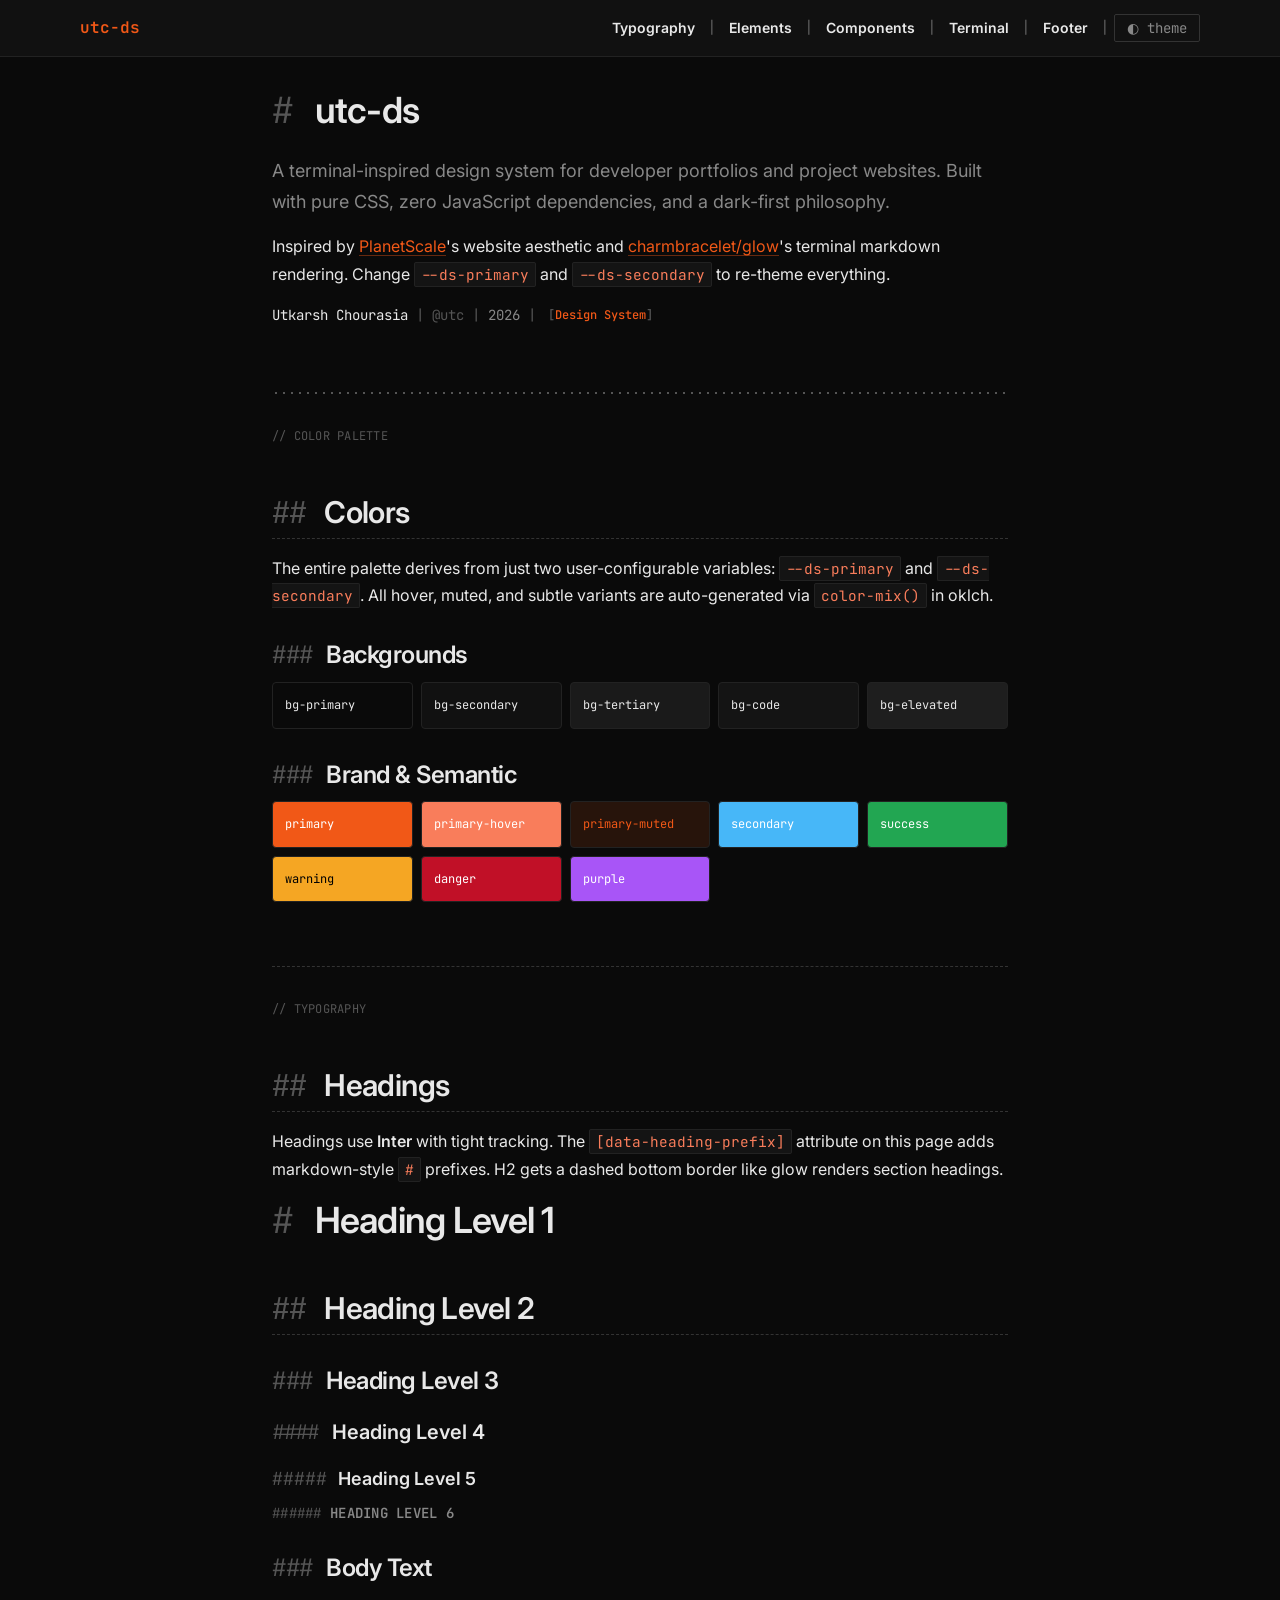
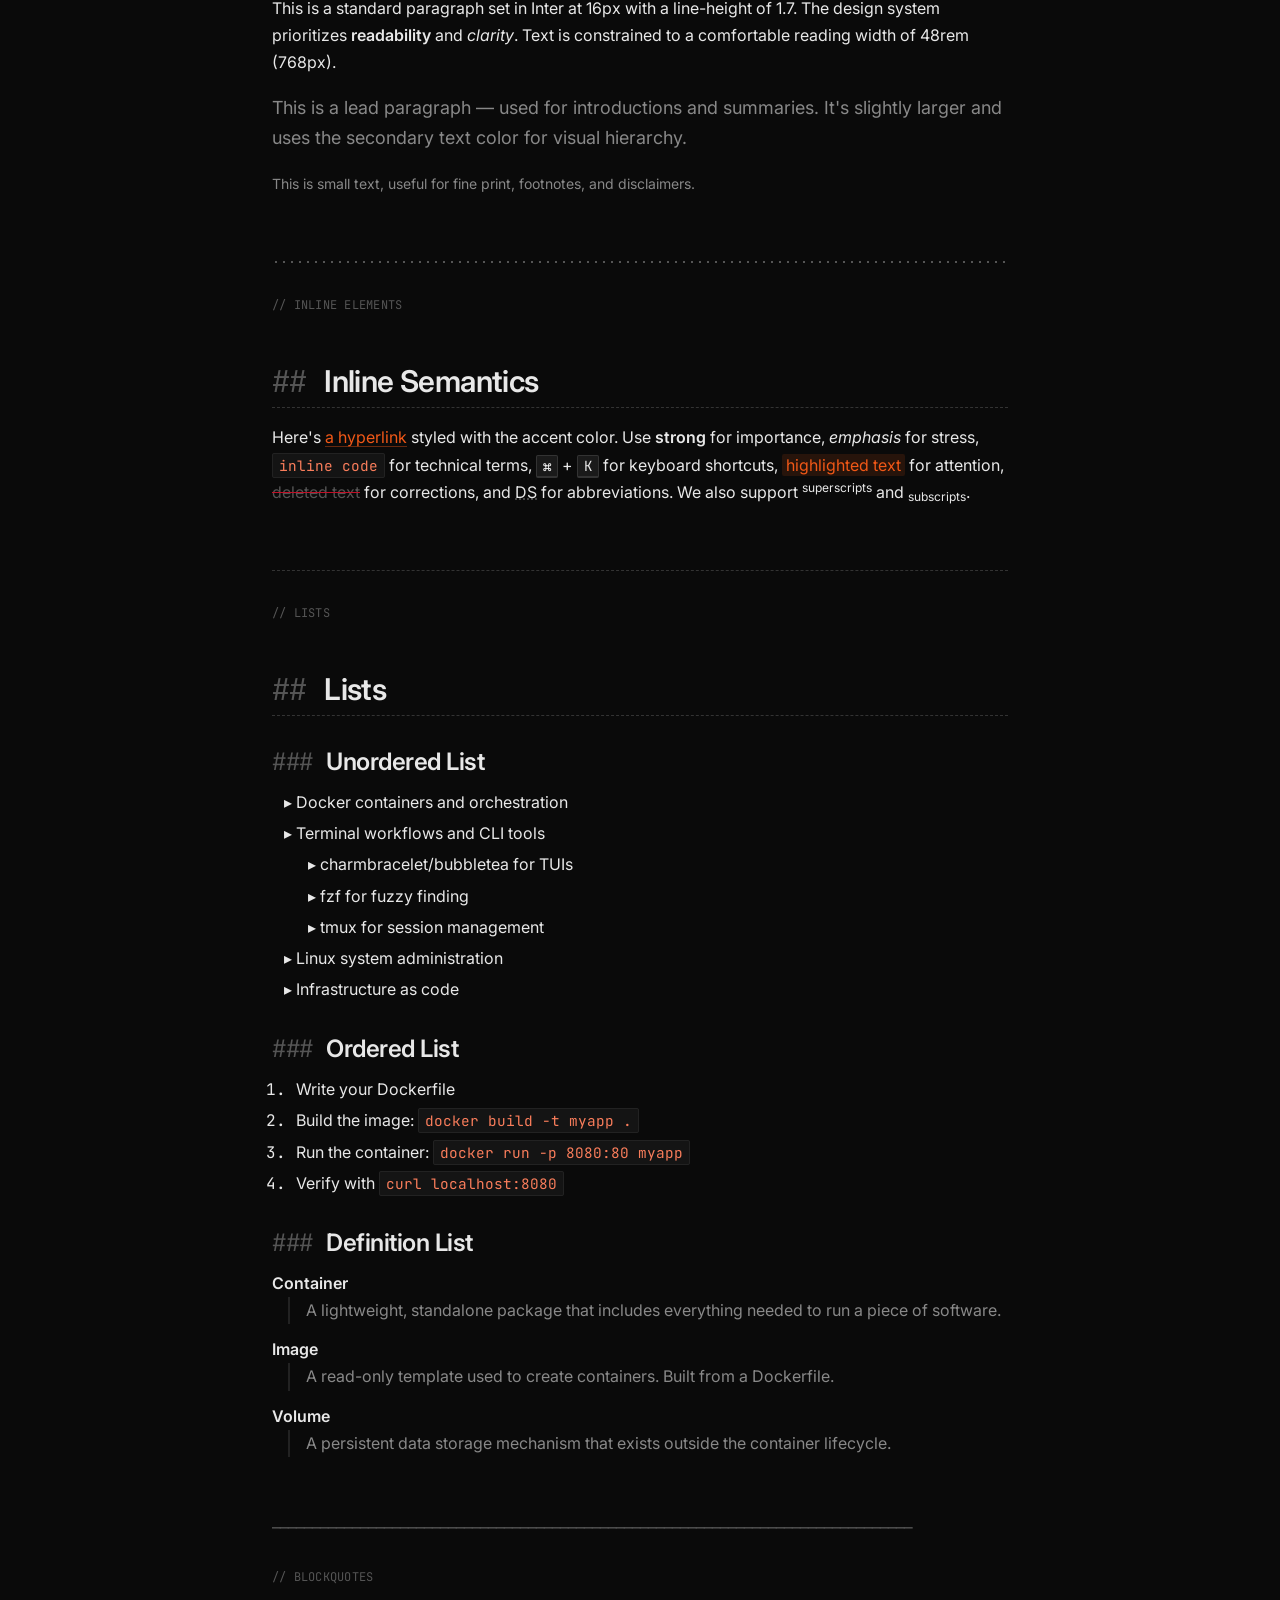
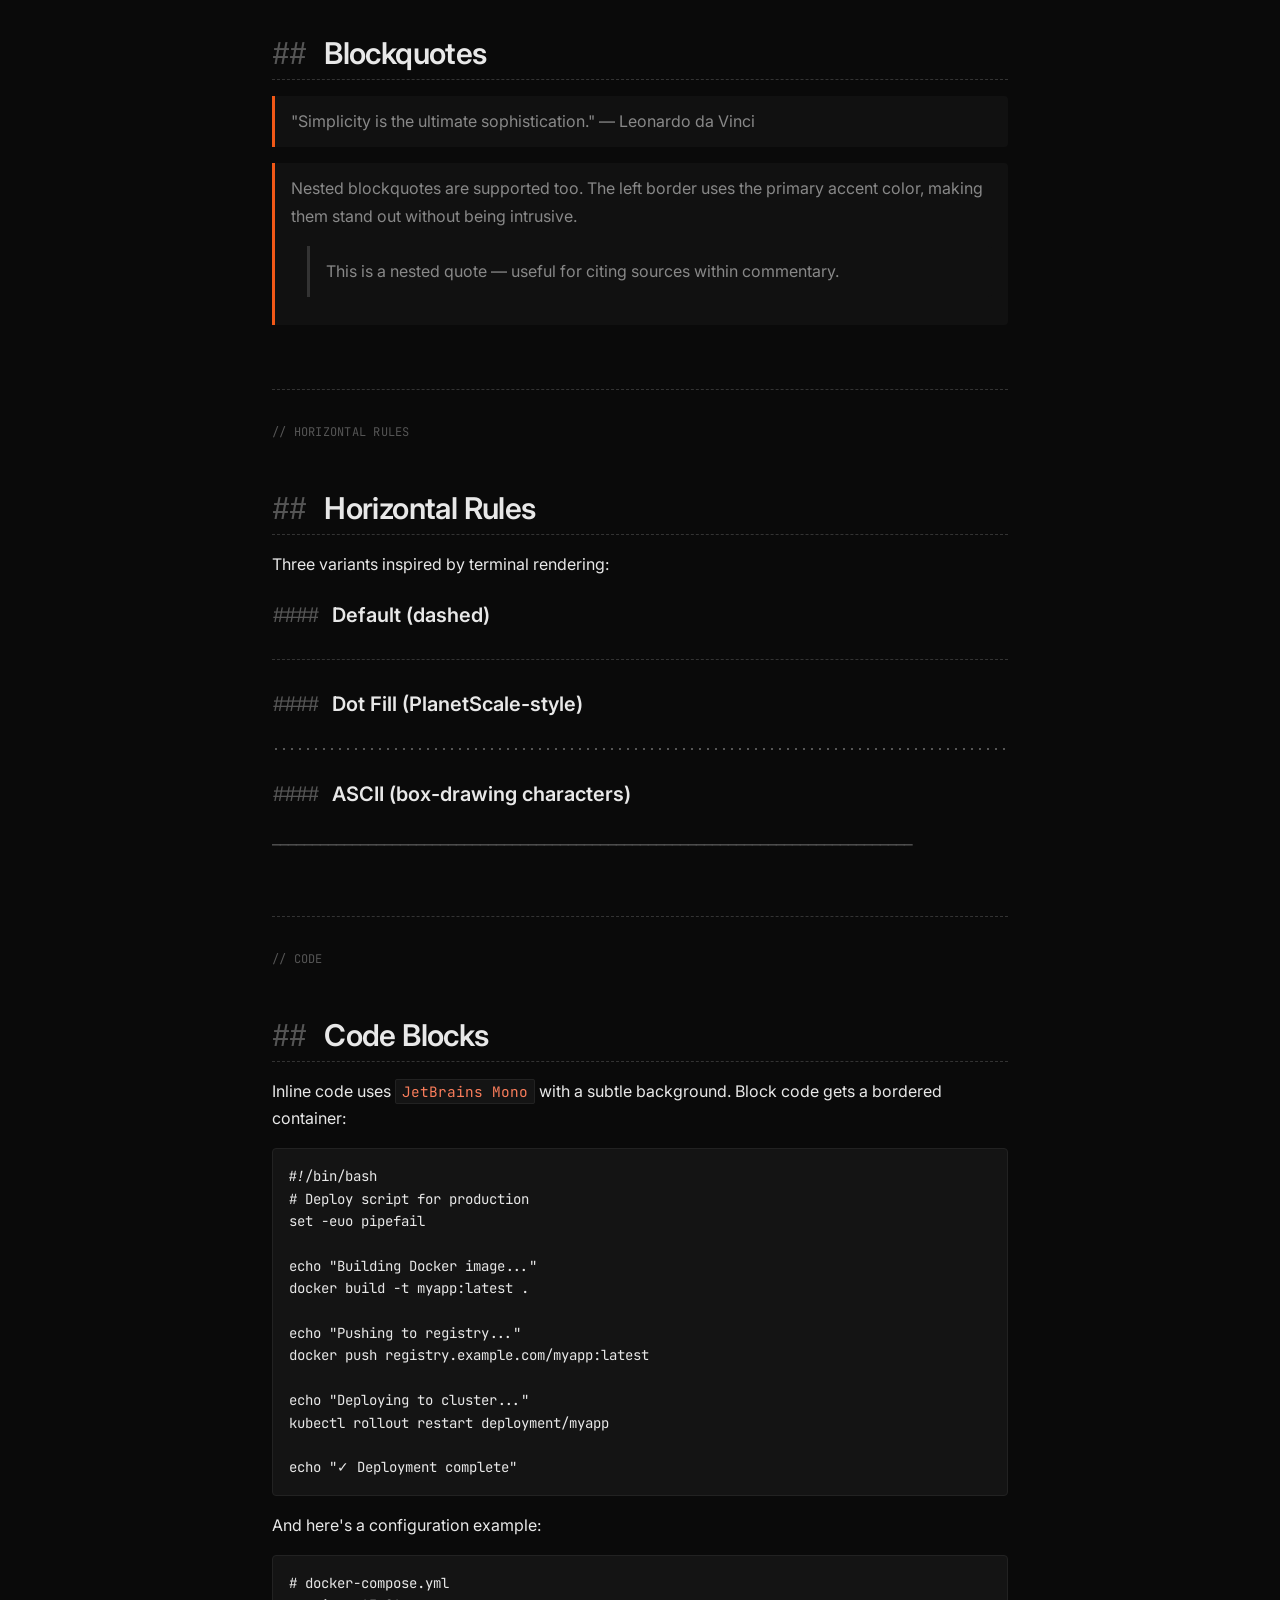
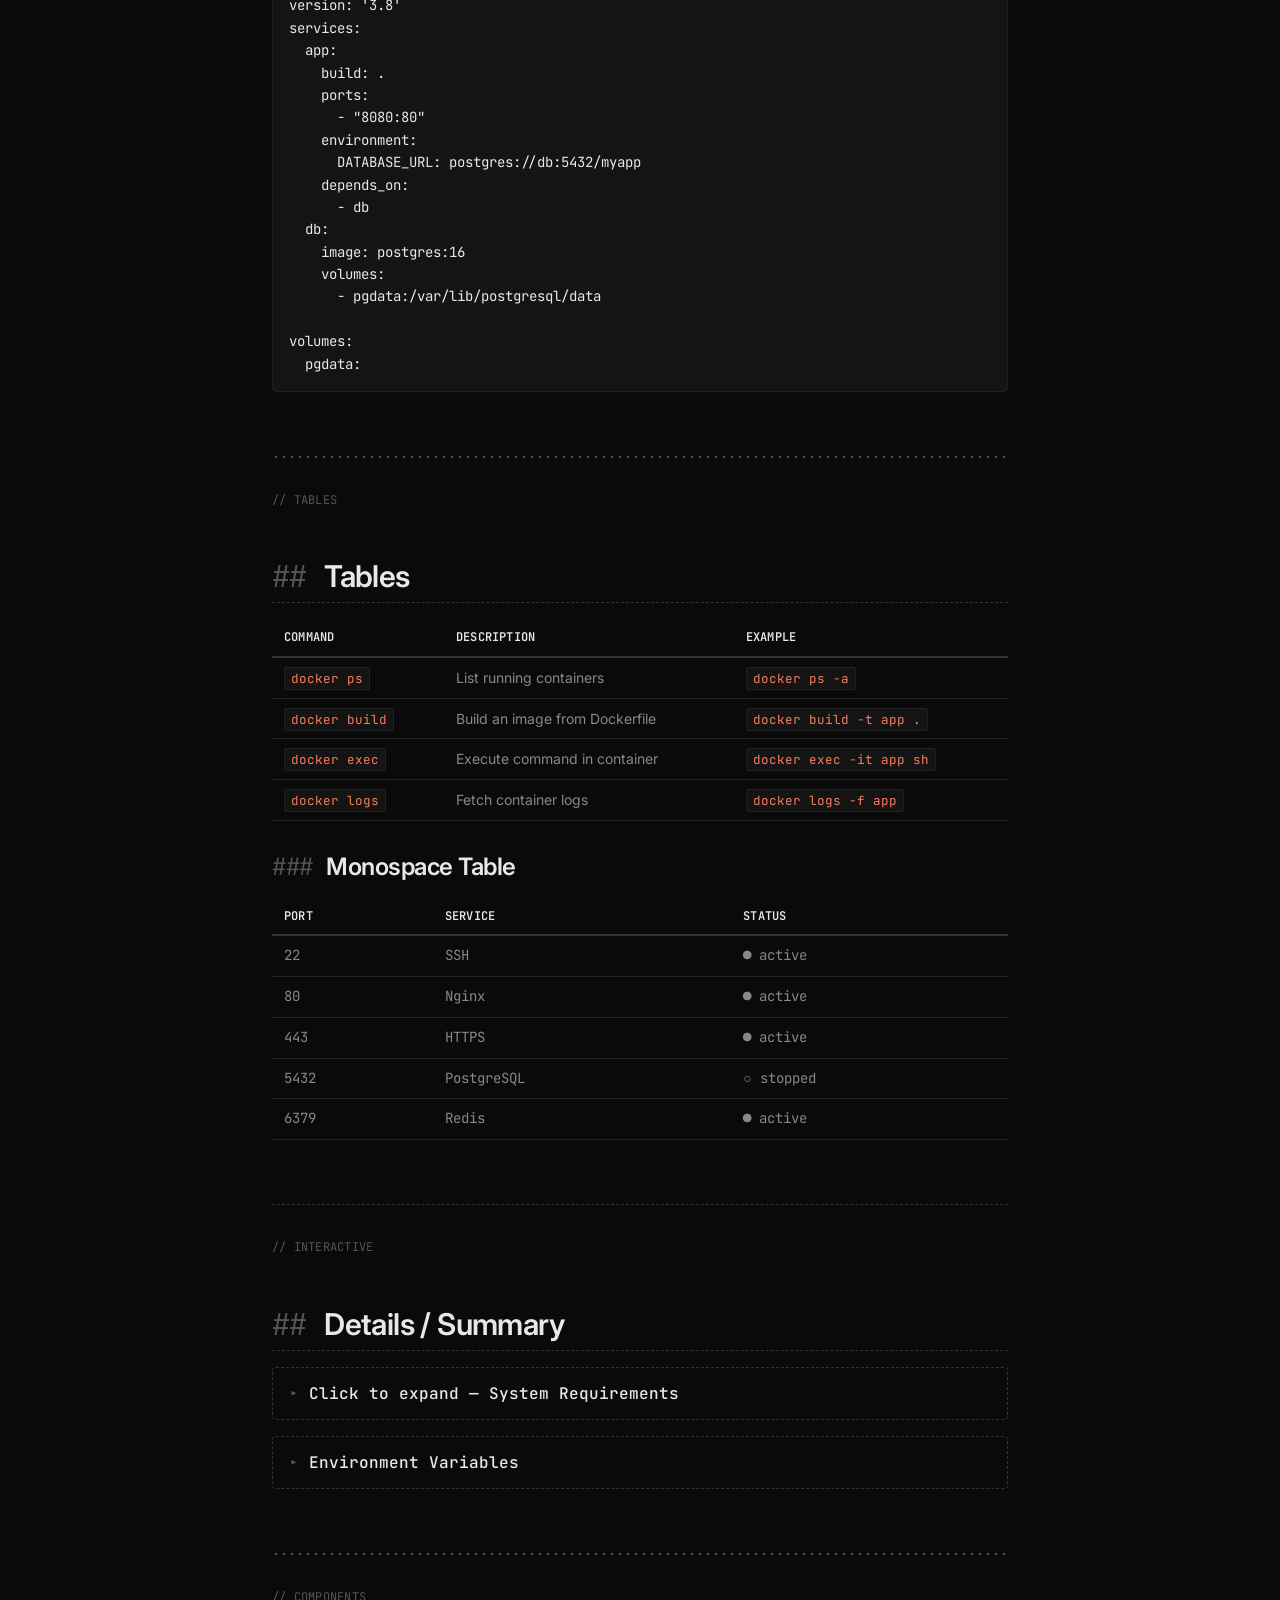
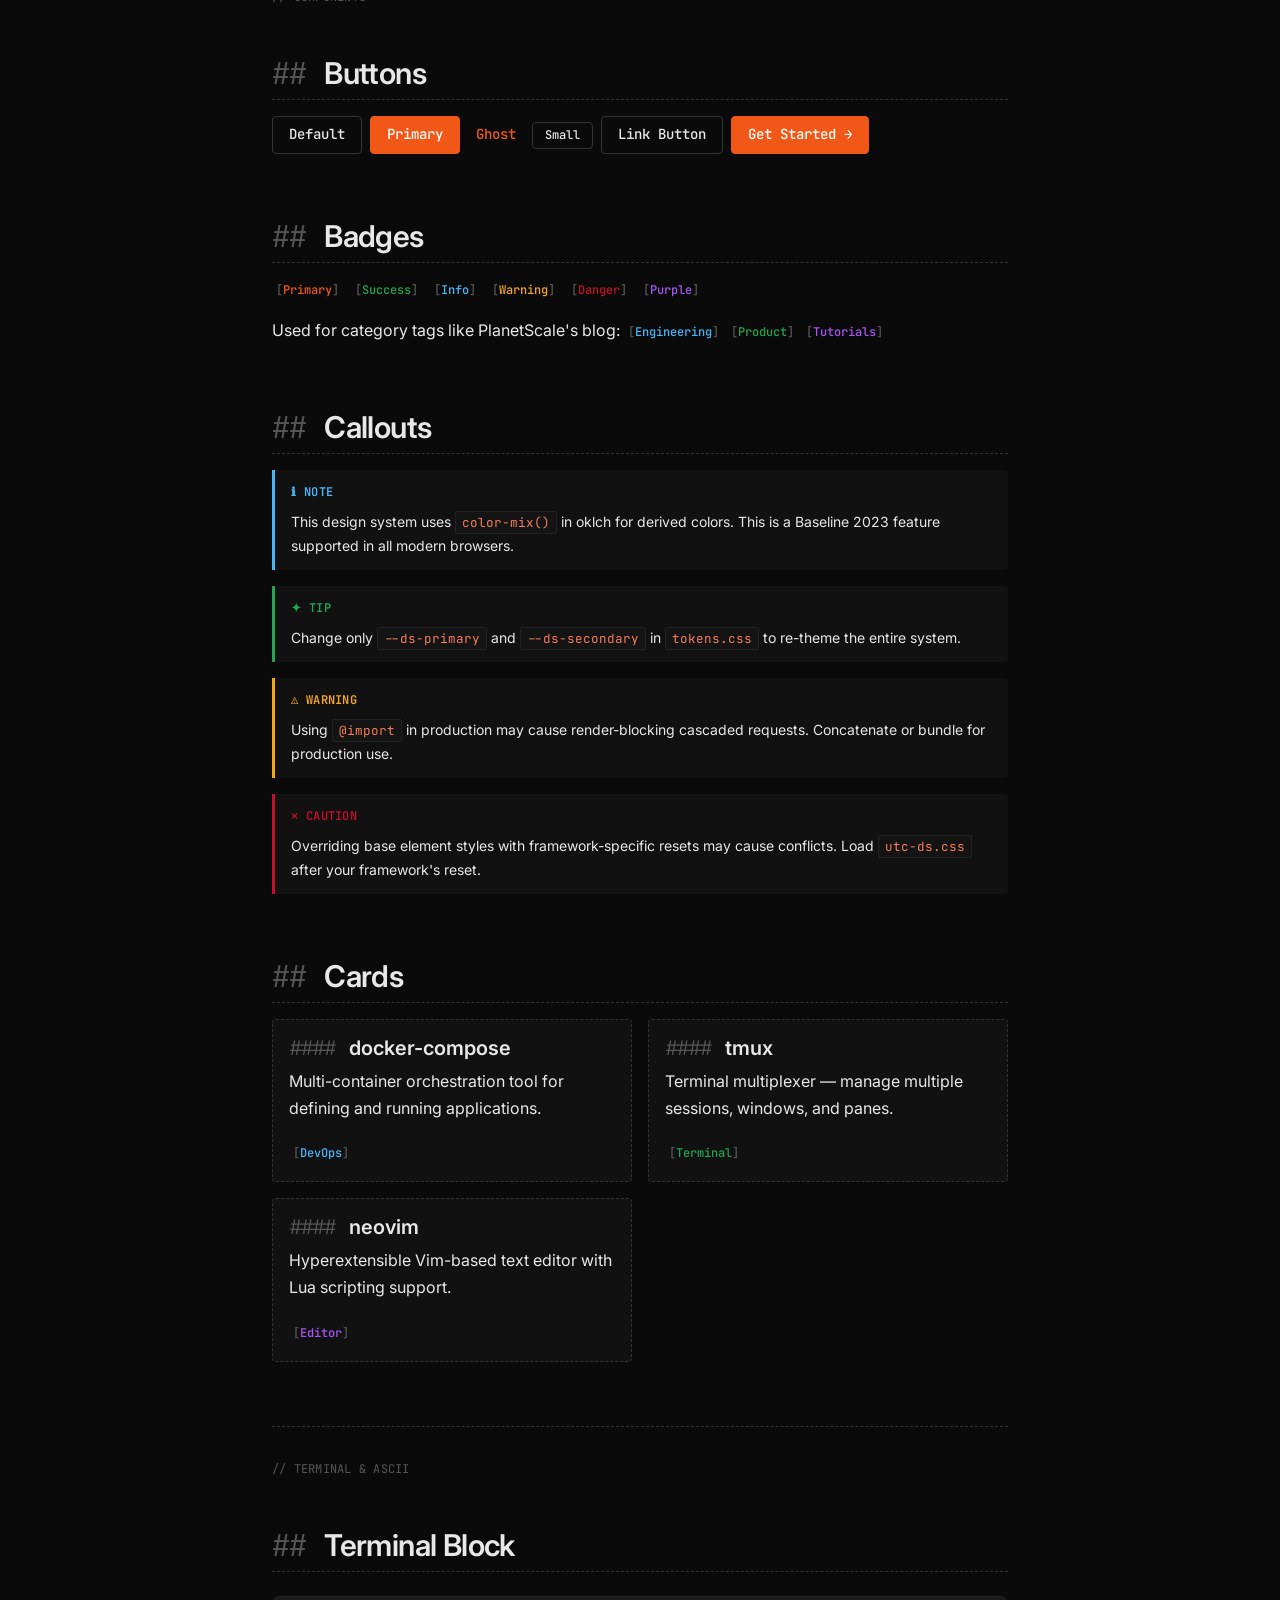
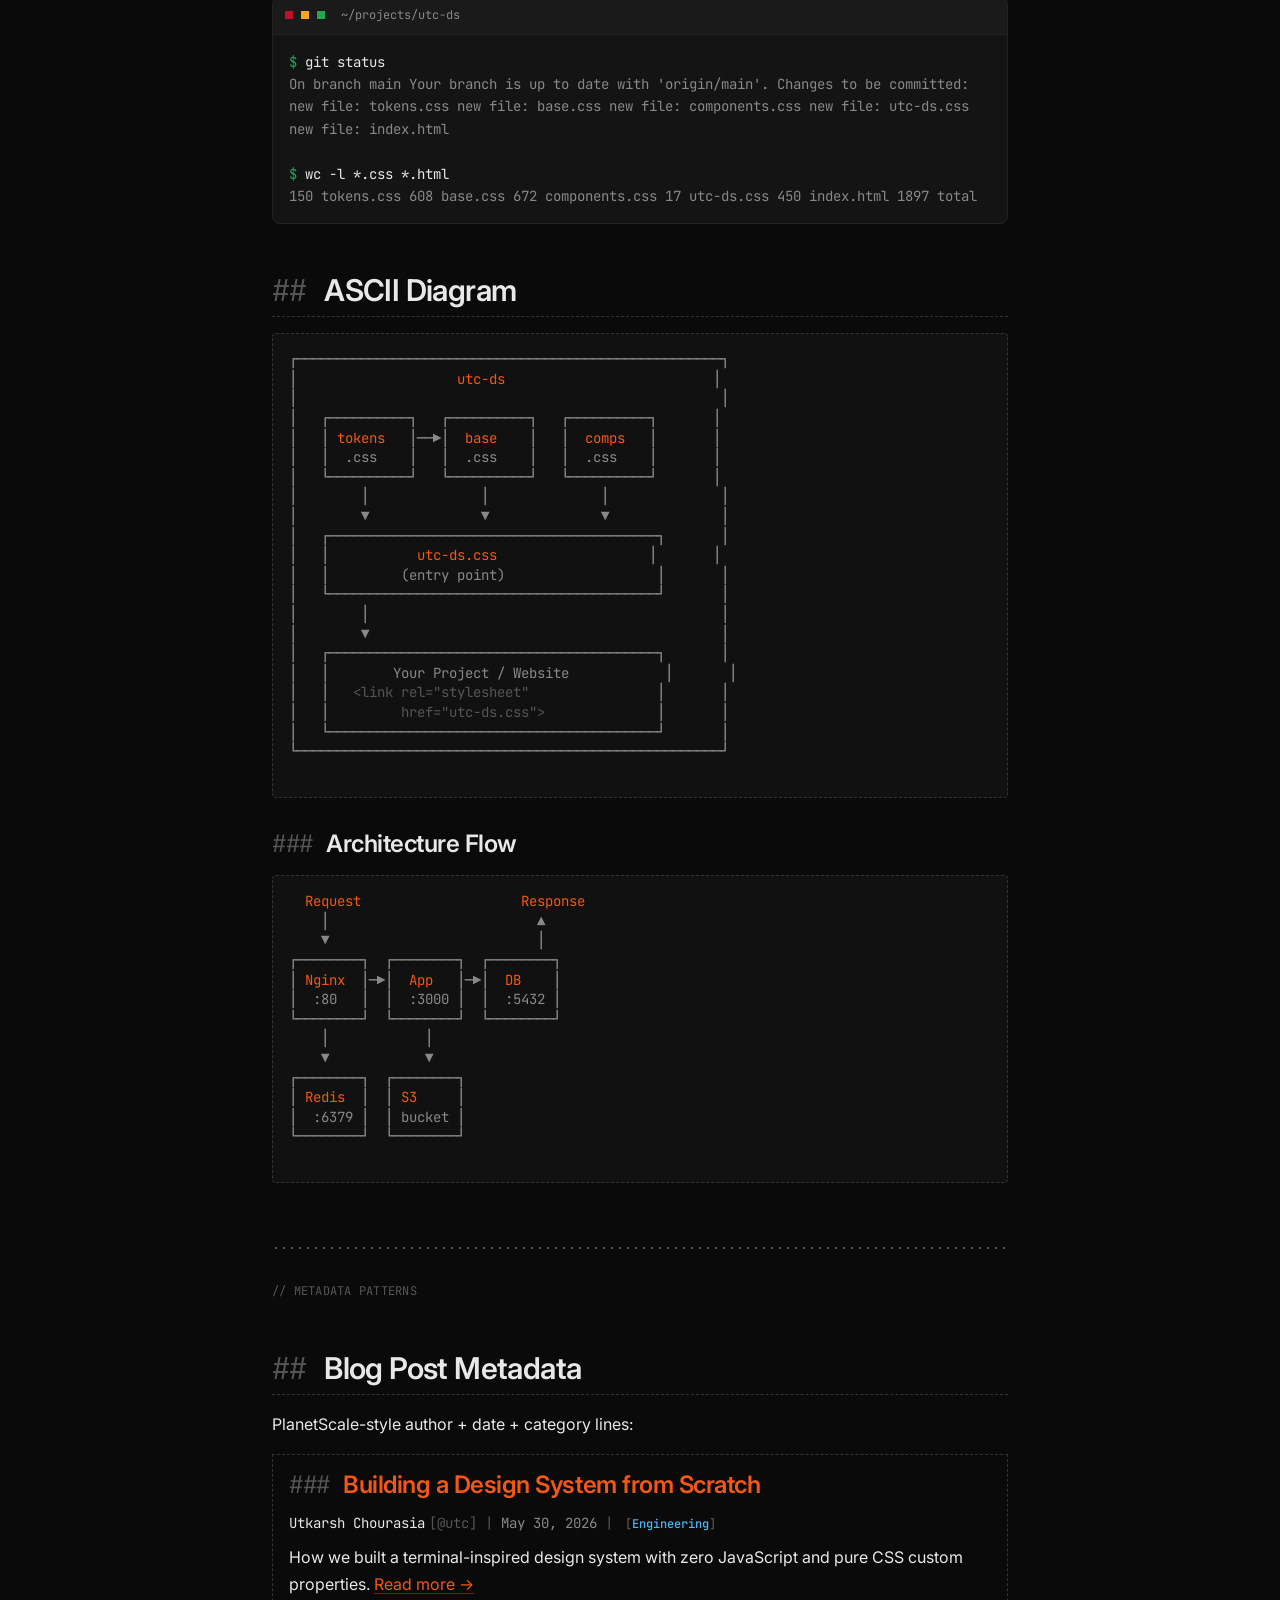
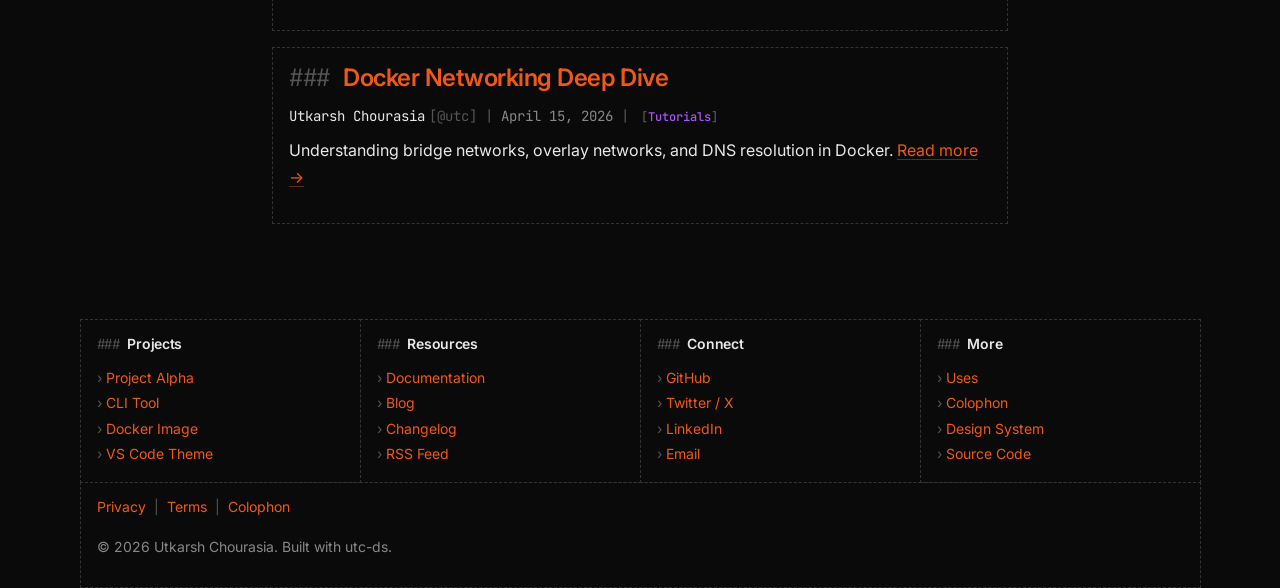
==== index.html @ 4f745483 "v0.0.1" ====
<!DOCTYPE html>
<html lang="en" data-heading-prefix>
<head>
  <meta charset="UTF-8">
  <meta name="viewport" content="width=device-width, initial-scale=1.0">
  <title>utc-ds — Design System Showcase</title>
  <meta name="description" content="A terminal-inspired design system for developer portfolios and project websites.">
  <link rel="stylesheet" href="utc-ds.css">
  <style>
    /* Showcase-specific: section spacing & labels */
    .showcase-section {
      margin-bottom: var(--ds-space-16);
    }
    .showcase-label {
      font-family: var(--ds-font-mono);
      font-size: var(--ds-text-xs);
      color: var(--ds-text-tertiary);
      text-transform: uppercase;
      letter-spacing: var(--ds-tracking-wide);
      margin-bottom: var(--ds-space-6);
      display: block;
    }
    .showcase-label::before {
      content: '// ';
    }
    .swatch-grid {
      display: grid;
      grid-template-columns: repeat(auto-fill, minmax(140px, 1fr));
      gap: var(--ds-space-2);
      margin-bottom: var(--ds-space-4);
    }
    .swatch {
      padding: var(--ds-space-3);
      border-radius: var(--ds-radius);
      font-family: var(--ds-font-mono);
      font-size: var(--ds-text-xs);
      border: 1px solid var(--ds-border);
    }
    .btn-row {
      display: flex;
      flex-wrap: wrap;
      gap: var(--ds-space-2);
      align-items: center;
      margin-bottom: var(--ds-space-4);
    }
    .badge-row {
      display: flex;
      flex-wrap: wrap;
      gap: var(--ds-space-2);
      align-items: center;
    }
    .theme-toggle {
      background: none;
      border: 1px solid var(--ds-border-strong);
      color: var(--ds-text-secondary);
      font-family: var(--ds-font-mono);
      font-size: var(--ds-text-sm);
      padding: var(--ds-space-1) var(--ds-space-3);
      cursor: pointer;
      border-radius: var(--ds-radius-sm);
      transition: all var(--ds-transition);
    }
    .theme-toggle:hover {
      border-color: var(--ds-primary);
      color: var(--ds-primary);
    }
  </style>
</head>
<body>

  <!-- ═══════════════════════════════════════════════════════════
       NAVIGATION
       ═══════════════════════════════════════════════════════════ -->
  <nav class="nav" id="main-nav">
    <div class="nav-inner container">
      <a href="#" class="nav-brand">utc-ds</a>
      <button class="hamburger" id="hamburger-btn" aria-label="Toggle navigation">
        <span></span>
        <span></span>
        <span></span>
      </button>
      <div class="nav-links" id="nav-links">
        <a href="#typography" class="nav-link">Typography</a>
        <span class="nav-sep">|</span>
        <a href="#elements" class="nav-link">Elements</a>
        <span class="nav-sep">|</span>
        <a href="#components" class="nav-link">Components</a>
        <span class="nav-sep">|</span>
        <a href="#terminal" class="nav-link">Terminal</a>
        <span class="nav-sep">|</span>
        <a href="#footer-section" class="nav-link">Footer</a>
        <span class="nav-sep">|</span>
        <button class="theme-toggle" id="theme-toggle" aria-label="Toggle dark/light theme">◐ theme</button>
      </div>
    </div>
  </nav>

  <main class="container-prose">

    <!-- ═══════════════════════════════════════════════════════
         HERO
         ═══════════════════════════════════════════════════════ -->
    <div class="showcase-section" style="margin-top: var(--ds-space-8);">
      <h1>utc-ds</h1>
      <p class="lead">A terminal-inspired design system for developer portfolios and project websites. Built with pure CSS, zero JavaScript dependencies, and a dark-first philosophy.</p>
      <p>Inspired by <a href="https://planetscale.com/">PlanetScale</a>'s website aesthetic and <a href="https://github.com/charmbracelet/glow">charmbracelet/glow</a>'s terminal markdown rendering. Change <code>--ds-primary</code> and <code>--ds-secondary</code> to re-theme everything.</p>

      <div class="meta" style="margin-top: var(--ds-space-4);">
        <a href="#">Utkarsh Chourasia</a>
        <span class="sep">|</span>
        <a href="#" class="handle">@utc</a>
        <span class="sep">|</span>
        <time>2026</time>
        <span class="sep">|</span>
        <span class="badge badge-primary">Design System</span>
      </div>
    </div>

    <hr class="dot-fill">

    <!-- ═══════════════════════════════════════════════════════
         COLORS
         ═══════════════════════════════════════════════════════ -->
    <section class="showcase-section" id="colors">
      <span class="showcase-label">Color Palette</span>
      <h2>Colors</h2>
      <p>The entire palette derives from just two user-configurable variables: <code>--ds-primary</code> and <code>--ds-secondary</code>. All hover, muted, and subtle variants are auto-generated via <code>color-mix()</code> in oklch.</p>

      <h3>Backgrounds</h3>
      <div class="swatch-grid">
        <div class="swatch" style="background: var(--ds-bg-primary); color: var(--ds-text-primary);">bg-primary</div>
        <div class="swatch" style="background: var(--ds-bg-secondary); color: var(--ds-text-primary);">bg-secondary</div>
        <div class="swatch" style="background: var(--ds-bg-tertiary); color: var(--ds-text-primary);">bg-tertiary</div>
        <div class="swatch" style="background: var(--ds-bg-code); color: var(--ds-text-primary);">bg-code</div>
        <div class="swatch" style="background: var(--ds-bg-elevated); color: var(--ds-text-primary);">bg-elevated</div>
      </div>

      <h3>Brand &amp; Semantic</h3>
      <div class="swatch-grid">
        <div class="swatch" style="background: var(--ds-primary); color: #fff;">primary</div>
        <div class="swatch" style="background: var(--ds-primary-hover); color: #fff;">primary-hover</div>
        <div class="swatch" style="background: var(--ds-primary-muted); color: var(--ds-primary);">primary-muted</div>
        <div class="swatch" style="background: var(--ds-secondary); color: #fff;">secondary</div>
        <div class="swatch" style="background: var(--ds-success); color: #fff;">success</div>
        <div class="swatch" style="background: var(--ds-warning); color: #000;">warning</div>
        <div class="swatch" style="background: var(--ds-danger); color: #fff;">danger</div>
        <div class="swatch" style="background: var(--ds-purple); color: #fff;">purple</div>
      </div>
    </section>

    <hr>

    <!-- ═══════════════════════════════════════════════════════
         TYPOGRAPHY
         ═══════════════════════════════════════════════════════ -->
    <section class="showcase-section" id="typography">
      <span class="showcase-label">Typography</span>
      <h2>Headings</h2>
      <p>Headings use <strong>Inter</strong> with tight tracking. The <code>[data-heading-prefix]</code> attribute on this page adds markdown-style <code>#</code> prefixes. H2 gets a dashed bottom border like glow renders section headings.</p>

      <h1>Heading Level 1</h1>
      <h2>Heading Level 2</h2>
      <h3>Heading Level 3</h3>
      <h4>Heading Level 4</h4>
      <h5>Heading Level 5</h5>
      <h6>Heading Level 6</h6>

      <h3>Body Text</h3>
      <p>This is a standard paragraph set in Inter at 16px with a line-height of 1.7. The design system prioritizes <strong>readability</strong> and <em>clarity</em>. Text is constrained to a comfortable reading width of 48rem (768px).</p>
      <p class="lead">This is a lead paragraph — used for introductions and summaries. It's slightly larger and uses the secondary text color for visual hierarchy.</p>
      <p><small>This is small text, useful for fine print, footnotes, and disclaimers.</small></p>
    </section>

    <hr class="dot-fill">

    <!-- ═══════════════════════════════════════════════════════
         INLINE ELEMENTS
         ═══════════════════════════════════════════════════════ -->
    <section class="showcase-section" id="elements">
      <span class="showcase-label">Inline Elements</span>
      <h2>Inline Semantics</h2>
      <p>
        Here's <a href="#">a hyperlink</a> styled with the accent color.
        Use <strong>strong</strong> for importance,
        <em>emphasis</em> for stress,
        <code>inline code</code> for technical terms,
        <kbd>⌘</kbd> + <kbd>K</kbd> for keyboard shortcuts,
        <mark>highlighted text</mark> for attention,
        <del>deleted text</del> for corrections,
        and <abbr title="Design System">DS</abbr> for abbreviations.
        We also support <sup>superscripts</sup> and <sub>subscripts</sub>.
      </p>
    </section>

    <hr>

    <!-- ═══════════════════════════════════════════════════════
         LISTS
         ═══════════════════════════════════════════════════════ -->
    <section class="showcase-section">
      <span class="showcase-label">Lists</span>
      <h2>Lists</h2>

      <h3>Unordered List</h3>
      <ul>
        <li>Docker containers and orchestration</li>
        <li>Terminal workflows and CLI tools
          <ul>
            <li>charmbracelet/bubbletea for TUIs</li>
            <li>fzf for fuzzy finding</li>
            <li>tmux for session management</li>
          </ul>
        </li>
        <li>Linux system administration</li>
        <li>Infrastructure as code</li>
      </ul>

      <h3>Ordered List</h3>
      <ol>
        <li>Write your Dockerfile</li>
        <li>Build the image: <code>docker build -t myapp .</code></li>
        <li>Run the container: <code>docker run -p 8080:80 myapp</code></li>
        <li>Verify with <code>curl localhost:8080</code></li>
      </ol>

      <h3>Definition List</h3>
      <dl>
        <dt>Container</dt>
        <dd>A lightweight, standalone package that includes everything needed to run a piece of software.</dd>
        <dt>Image</dt>
        <dd>A read-only template used to create containers. Built from a Dockerfile.</dd>
        <dt>Volume</dt>
        <dd>A persistent data storage mechanism that exists outside the container lifecycle.</dd>
      </dl>
    </section>

    <hr class="ascii-hr">

    <!-- ═══════════════════════════════════════════════════════
         BLOCKQUOTES
         ═══════════════════════════════════════════════════════ -->
    <section class="showcase-section">
      <span class="showcase-label">Blockquotes</span>
      <h2>Blockquotes</h2>
      <blockquote>
        <p>"Simplicity is the ultimate sophistication." — Leonardo da Vinci</p>
      </blockquote>
      <blockquote>
        <p>Nested blockquotes are supported too. The left border uses the primary accent color, making them stand out without being intrusive.</p>
        <blockquote>
          <p>This is a nested quote — useful for citing sources within commentary.</p>
        </blockquote>
      </blockquote>
    </section>

    <hr>

    <!-- ═══════════════════════════════════════════════════════
         HORIZONTAL RULES
         ═══════════════════════════════════════════════════════ -->
    <section class="showcase-section">
      <span class="showcase-label">Horizontal Rules</span>
      <h2>Horizontal Rules</h2>
      <p>Three variants inspired by terminal rendering:</p>

      <h4>Default (dashed)</h4>
      <hr>

      <h4>Dot Fill (PlanetScale-style)</h4>
      <hr class="dot-fill">

      <h4>ASCII (box-drawing characters)</h4>
      <hr class="ascii-hr">
    </section>

    <hr>

    <!-- ═══════════════════════════════════════════════════════
         CODE
         ═══════════════════════════════════════════════════════ -->
    <section class="showcase-section">
      <span class="showcase-label">Code</span>
      <h2>Code Blocks</h2>
      <p>Inline code uses <code>JetBrains Mono</code> with a subtle background. Block code gets a bordered container:</p>

      <pre><code>#!/bin/bash
# Deploy script for production
set -euo pipefail

echo "Building Docker image..."
docker build -t myapp:latest .

echo "Pushing to registry..."
docker push registry.example.com/myapp:latest

echo "Deploying to cluster..."
kubectl rollout restart deployment/myapp

echo "✓ Deployment complete"</code></pre>

      <p>And here's a configuration example:</p>

      <pre><code># docker-compose.yml
version: '3.8'
services:
  app:
    build: .
    ports:
      - "8080:80"
    environment:
      DATABASE_URL: postgres://db:5432/myapp
    depends_on:
      - db
  db:
    image: postgres:16
    volumes:
      - pgdata:/var/lib/postgresql/data

volumes:
  pgdata:</code></pre>
    </section>

    <hr class="dot-fill">

    <!-- ═══════════════════════════════════════════════════════
         TABLES
         ═══════════════════════════════════════════════════════ -->
    <section class="showcase-section">
      <span class="showcase-label">Tables</span>
      <h2>Tables</h2>

      <table>
        <thead>
          <tr>
            <th>Command</th>
            <th>Description</th>
            <th>Example</th>
          </tr>
        </thead>
        <tbody>
          <tr>
            <td><code>docker ps</code></td>
            <td>List running containers</td>
            <td><code>docker ps -a</code></td>
          </tr>
          <tr>
            <td><code>docker build</code></td>
            <td>Build an image from Dockerfile</td>
            <td><code>docker build -t app .</code></td>
          </tr>
          <tr>
            <td><code>docker exec</code></td>
            <td>Execute command in container</td>
            <td><code>docker exec -it app sh</code></td>
          </tr>
          <tr>
            <td><code>docker logs</code></td>
            <td>Fetch container logs</td>
            <td><code>docker logs -f app</code></td>
          </tr>
        </tbody>
      </table>

      <h3>Monospace Table</h3>
      <table class="table-mono">
        <thead>
          <tr>
            <th>Port</th>
            <th>Service</th>
            <th>Status</th>
          </tr>
        </thead>
        <tbody>
          <tr><td>22</td><td>SSH</td><td>●&nbsp;active</td></tr>
          <tr><td>80</td><td>Nginx</td><td>●&nbsp;active</td></tr>
          <tr><td>443</td><td>HTTPS</td><td>●&nbsp;active</td></tr>
          <tr><td>5432</td><td>PostgreSQL</td><td>○&nbsp;stopped</td></tr>
          <tr><td>6379</td><td>Redis</td><td>●&nbsp;active</td></tr>
        </tbody>
      </table>
    </section>

    <hr>

    <!-- ═══════════════════════════════════════════════════════
         DETAILS / SUMMARY
         ═══════════════════════════════════════════════════════ -->
    <section class="showcase-section">
      <span class="showcase-label">Interactive</span>
      <h2>Details / Summary</h2>
      <details>
        <summary>Click to expand — System Requirements</summary>
        <p>You'll need the following to get started:</p>
        <ul>
          <li>Docker 24.0 or later</li>
          <li>Node.js 20 LTS</li>
          <li>4GB RAM minimum</li>
        </ul>
      </details>
      <details>
        <summary>Environment Variables</summary>
        <pre><code>DATABASE_URL=postgres://localhost:5432/myapp
REDIS_URL=redis://localhost:6379
PORT=8080
NODE_ENV=production</code></pre>
      </details>
    </section>

    <hr class="dot-fill">

    <!-- ═══════════════════════════════════════════════════════
         COMPONENTS
         ═══════════════════════════════════════════════════════ -->
    <section class="showcase-section" id="components">
      <span class="showcase-label">Components</span>
      <h2>Buttons</h2>
      <div class="btn-row">
        <button class="btn">Default</button>
        <button class="btn btn-primary">Primary</button>
        <button class="btn btn-ghost">Ghost</button>
        <button class="btn btn-sm">Small</button>
        <a href="#" class="btn">Link Button</a>
        <a href="#" class="btn btn-primary arrow">Get Started</a>
      </div>
    </section>

    <section class="showcase-section">
      <h2>Badges</h2>
      <div class="badge-row">
        <span class="badge badge-primary">Primary</span>
        <span class="badge badge-success">Success</span>
        <span class="badge badge-info">Info</span>
        <span class="badge badge-warning">Warning</span>
        <span class="badge badge-danger">Danger</span>
        <span class="badge badge-purple">Purple</span>
      </div>
      <p style="margin-top: var(--ds-space-4);">Used for category tags like PlanetScale's blog: <span class="badge badge-info">Engineering</span> <span class="badge badge-success">Product</span> <span class="badge badge-purple">Tutorials</span></p>
    </section>

    <section class="showcase-section">
      <h2>Callouts</h2>
      <div class="callout callout-note">
        <div class="callout-title">Note</div>
        <p>This design system uses <code>color-mix()</code> in oklch for derived colors. This is a Baseline 2023 feature supported in all modern browsers.</p>
      </div>
      <div class="callout callout-tip">
        <div class="callout-title">Tip</div>
        <p>Change only <code>--ds-primary</code> and <code>--ds-secondary</code> in <code>tokens.css</code> to re-theme the entire system.</p>
      </div>
      <div class="callout callout-warning">
        <div class="callout-title">Warning</div>
        <p>Using <code>@import</code> in production may cause render-blocking cascaded requests. Concatenate or bundle for production use.</p>
      </div>
      <div class="callout callout-caution">
        <div class="callout-title">Caution</div>
        <p>Overriding base element styles with framework-specific resets may cause conflicts. Load <code>utc-ds.css</code> after your framework's reset.</p>
      </div>
    </section>

    <section class="showcase-section">
      <h2>Cards</h2>
      <div class="card-grid">
        <div class="card">
          <h4 style="margin-top: 0;">docker-compose</h4>
          <p>Multi-container orchestration tool for defining and running applications.</p>
          <span class="badge badge-info">DevOps</span>
        </div>
        <div class="card">
          <h4 style="margin-top: 0;">tmux</h4>
          <p>Terminal multiplexer — manage multiple sessions, windows, and panes.</p>
          <span class="badge badge-success">Terminal</span>
        </div>
        <div class="card">
          <h4 style="margin-top: 0;">neovim</h4>
          <p>Hyperextensible Vim-based text editor with Lua scripting support.</p>
          <span class="badge badge-purple">Editor</span>
        </div>
      </div>
    </section>

    <hr>

    <!-- ═══════════════════════════════════════════════════════
         TERMINAL & ASCII
         ═══════════════════════════════════════════════════════ -->
    <section class="showcase-section" id="terminal">
      <span class="showcase-label">Terminal &amp; ASCII</span>
      <h2>Terminal Block</h2>
      <div class="terminal">
        <div class="terminal-header">
          <span class="terminal-dot"></span>
          <span class="terminal-dot"></span>
          <span class="terminal-dot"></span>
          <span class="terminal-title">~/projects/utc-ds</span>
        </div>
        <div class="terminal-body">
          <div class="prompt">git status</div>
          <div class="output">On branch main
Your branch is up to date with 'origin/main'.

Changes to be committed:
  new file:   tokens.css
  new file:   base.css
  new file:   components.css
  new file:   utc-ds.css
  new file:   index.html</div>
          <br>
          <div class="prompt">wc -l *.css *.html</div>
          <div class="output">   150 tokens.css
   608 base.css
   672 components.css
    17 utc-ds.css
   450 index.html
  1897 total</div>
        </div>
      </div>

      <h2>ASCII Diagram</h2>
      <pre class="ascii">
┌─────────────────────────────────────────────────────┐
│                    <span class="highlight">utc-ds</span>                          │
│                                                     │
│   ┌──────────┐   ┌──────────┐   ┌──────────┐       │
│   │<span class="highlight"> tokens </span>  │──▶│<span class="highlight">  base  </span>  │   │<span class="highlight">  comps </span>  │       │
│   │  .css    │   │  .css    │   │  .css    │       │
│   └──────────┘   └──────────┘   └──────────┘       │
│        │              │              │              │
│        ▼              ▼              ▼              │
│   ┌─────────────────────────────────────────┐       │
│   │           <span class="highlight">utc-ds.css</span>                   │       │
│   │         (entry point)                   │       │
│   └─────────────────────────────────────────┘       │
│        │                                            │
│        ▼                                            │
│   ┌─────────────────────────────────────────┐       │
│   │        Your Project / Website            │       │
│   │   <span class="dim">&lt;link rel="stylesheet"</span>                │       │
│   │   <span class="dim">      href="utc-ds.css"&gt;</span>              │       │
│   └─────────────────────────────────────────┘       │
└─────────────────────────────────────────────────────┘
      </pre>

      <h3>Architecture Flow</h3>
      <pre class="ascii">
  <span class="highlight">Request</span>                    <span class="highlight">Response</span>
    │                          ▲
    ▼                          │
┌────────┐  ┌────────┐  ┌────────┐
│<span class="highlight"> Nginx</span>  │─▶│<span class="highlight">  App </span>  │─▶│<span class="highlight">  DB  </span>  │
│  :80   │  │  :3000 │  │  :5432 │
└────────┘  └────────┘  └────────┘
    │            │
    ▼            ▼
┌────────┐  ┌────────┐
│<span class="highlight"> Redis</span>  │  │<span class="highlight"> S3   </span>  │
│  :6379 │  │ bucket │
└────────┘  └────────┘
      </pre>
    </section>

    <hr class="dot-fill">

    <!-- ═══════════════════════════════════════════════════════
         METADATA LINE
         ═══════════════════════════════════════════════════════ -->
    <section class="showcase-section">
      <span class="showcase-label">Metadata Patterns</span>
      <h2>Blog Post Metadata</h2>
      <p>PlanetScale-style author + date + category lines:</p>

      <div style="border: 1px dashed var(--ds-border-strong); padding: var(--ds-space-4); margin-bottom: var(--ds-space-4);">
        <h3 style="margin-top: 0;"><a href="#" style="text-decoration: none;">Building a Design System from Scratch</a></h3>
        <div class="meta">
          <a href="#">Utkarsh Chourasia</a>
          <a href="#" class="handle">[@utc]</a>
          <span class="sep">|</span>
          <time>May 30, 2026</time>
          <span class="sep">|</span>
          <span class="badge badge-info">Engineering</span>
        </div>
        <p style="margin-top: var(--ds-space-2);">How we built a terminal-inspired design system with zero JavaScript and pure CSS custom properties. <a href="#" class="arrow">Read more</a></p>
      </div>

      <div style="border: 1px dashed var(--ds-border-strong); padding: var(--ds-space-4);">
        <h3 style="margin-top: 0;"><a href="#" style="text-decoration: none;">Docker Networking Deep Dive</a></h3>
        <div class="meta">
          <a href="#">Utkarsh Chourasia</a>
          <a href="#" class="handle">[@utc]</a>
          <span class="sep">|</span>
          <time>April 15, 2026</time>
          <span class="sep">|</span>
          <span class="badge badge-purple">Tutorials</span>
        </div>
        <p style="margin-top: var(--ds-space-2);">Understanding bridge networks, overlay networks, and DNS resolution in Docker. <a href="#" class="arrow">Read more</a></p>
      </div>
    </section>

  </main>

  <!-- ═══════════════════════════════════════════════════════════
       FOOTER
       ═══════════════════════════════════════════════════════════ -->
  <footer class="footer container" id="footer-section">
    <div class="footer-grid">
      <div class="footer-col">
        <h3>Projects</h3>
        <a href="#">Project Alpha</a>
        <a href="#">CLI Tool</a>
        <a href="#">Docker Image</a>
        <a href="#">VS Code Theme</a>
      </div>
      <div class="footer-col">
        <h3>Resources</h3>
        <a href="#">Documentation</a>
        <a href="#">Blog</a>
        <a href="#">Changelog</a>
        <a href="#">RSS Feed</a>
      </div>
      <div class="footer-col">
        <h3>Connect</h3>
        <a href="#">GitHub</a>
        <a href="#">Twitter / X</a>
        <a href="#">LinkedIn</a>
        <a href="#">Email</a>
      </div>
      <div class="footer-col">
        <h3>More</h3>
        <a href="#">Uses</a>
        <a href="#">Colophon</a>
        <a href="#">Design System</a>
        <a href="#">Source Code</a>
      </div>
    </div>
    <div class="footer-bottom">
      <p>
        <a href="#">Privacy</a>
        <span class="sep">|</span>
        <a href="#">Terms</a>
        <span class="sep">|</span>
        <a href="#">Colophon</a>
      </p>
      <p>© 2026 Utkarsh Chourasia. Built with utc-ds.</p>
    </div>
  </footer>

  <!-- Minimal JS: hamburger toggle + theme toggle -->
  <script>
    // Hamburger menu toggle
    const hamburger = document.getElementById('hamburger-btn');
    const navLinks = document.getElementById('nav-links');
    hamburger.addEventListener('click', () => {
      navLinks.classList.toggle('open');
      hamburger.classList.toggle('open');
    });

    // Theme toggle (dark ↔ light)
    const themeBtn = document.getElementById('theme-toggle');
    const html = document.documentElement;
    themeBtn.addEventListener('click', () => {
      const current = html.getAttribute('data-theme');
      const next = current === 'light' ? null : 'light';
      if (next) {
        html.setAttribute('data-theme', next);
        localStorage.setItem('utc-ds-theme', next);
      } else {
        html.removeAttribute('data-theme');
        localStorage.removeItem('utc-ds-theme');
      }
    });

    // Restore saved theme
    const saved = localStorage.getItem('utc-ds-theme');
    if (saved) html.setAttribute('data-theme', saved);
  </script>

</body>
</html>
---- utc-ds.css ----
/* ============================================================
   utc-ds — Main Entry Point
   ============================================================
   Import this single file to get the entire design system.

   Usage:
     <link rel="stylesheet" href="utc-ds.css">
   Or:
     @import 'utc-ds.css';
   ============================================================ */

/* ── Google Fonts ── */
@import url('https://fonts.googleapis.com/css2?family=Inter:ital,wght@0,400;0,500;0,600;0,700;1,400;1,500;1,600&family=JetBrains+Mono:ital,wght@0,400;0,500;0,600;1,400&display=swap');

/* ── Design System Layers ── */
@import url('tokens.css');
@import url('base.css');
@import url('components.css');
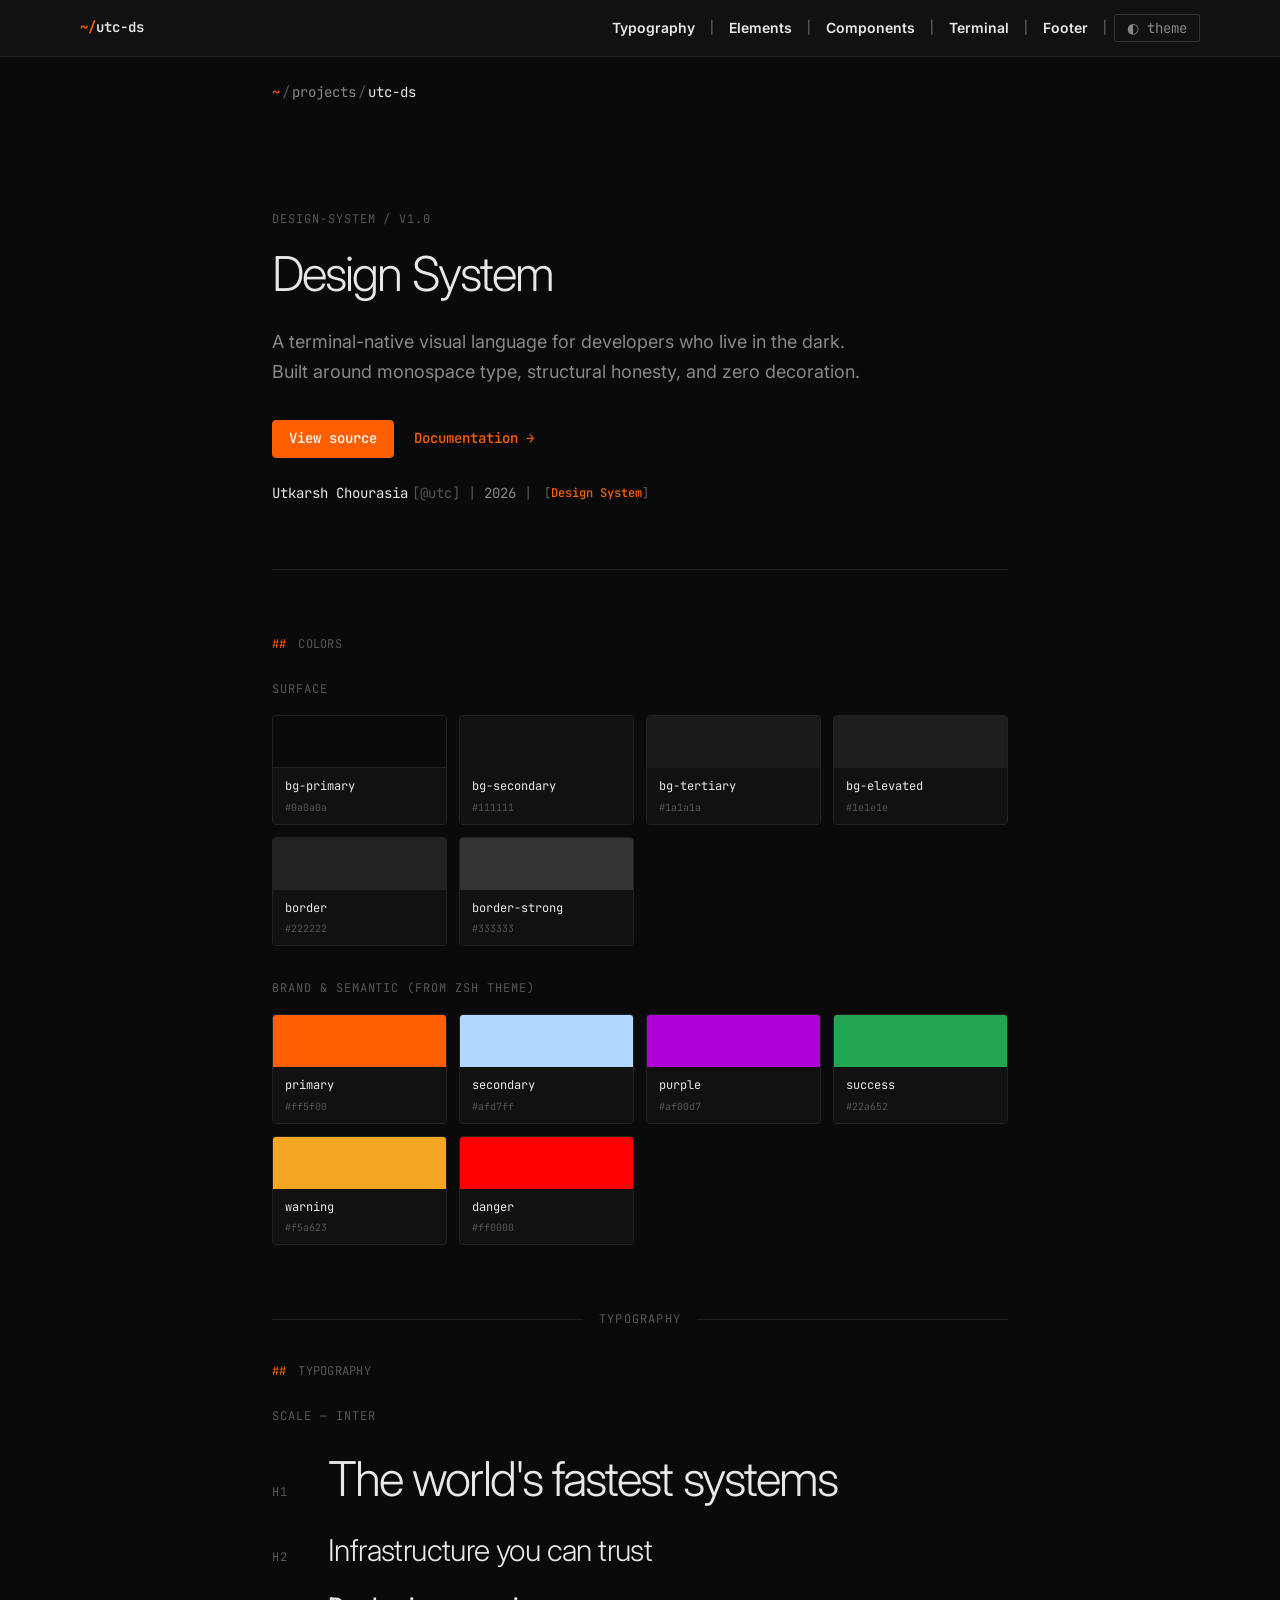
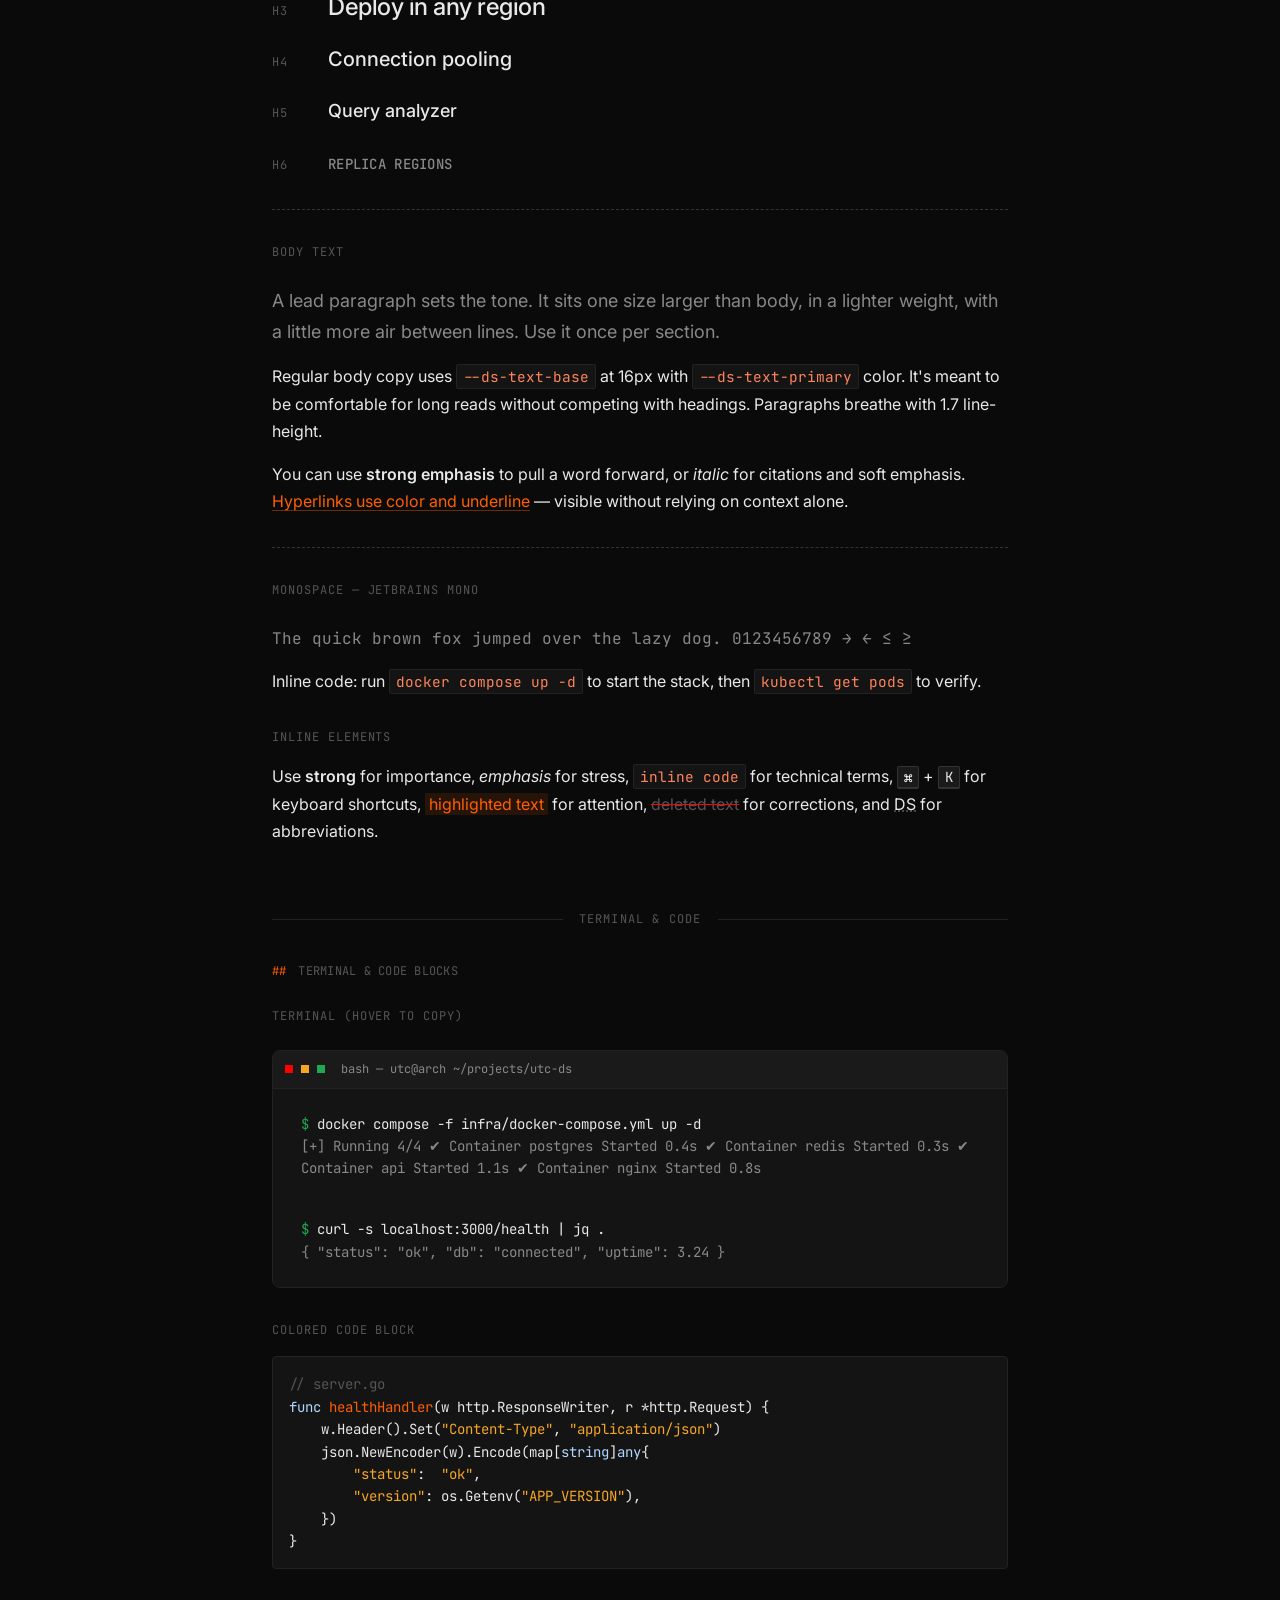
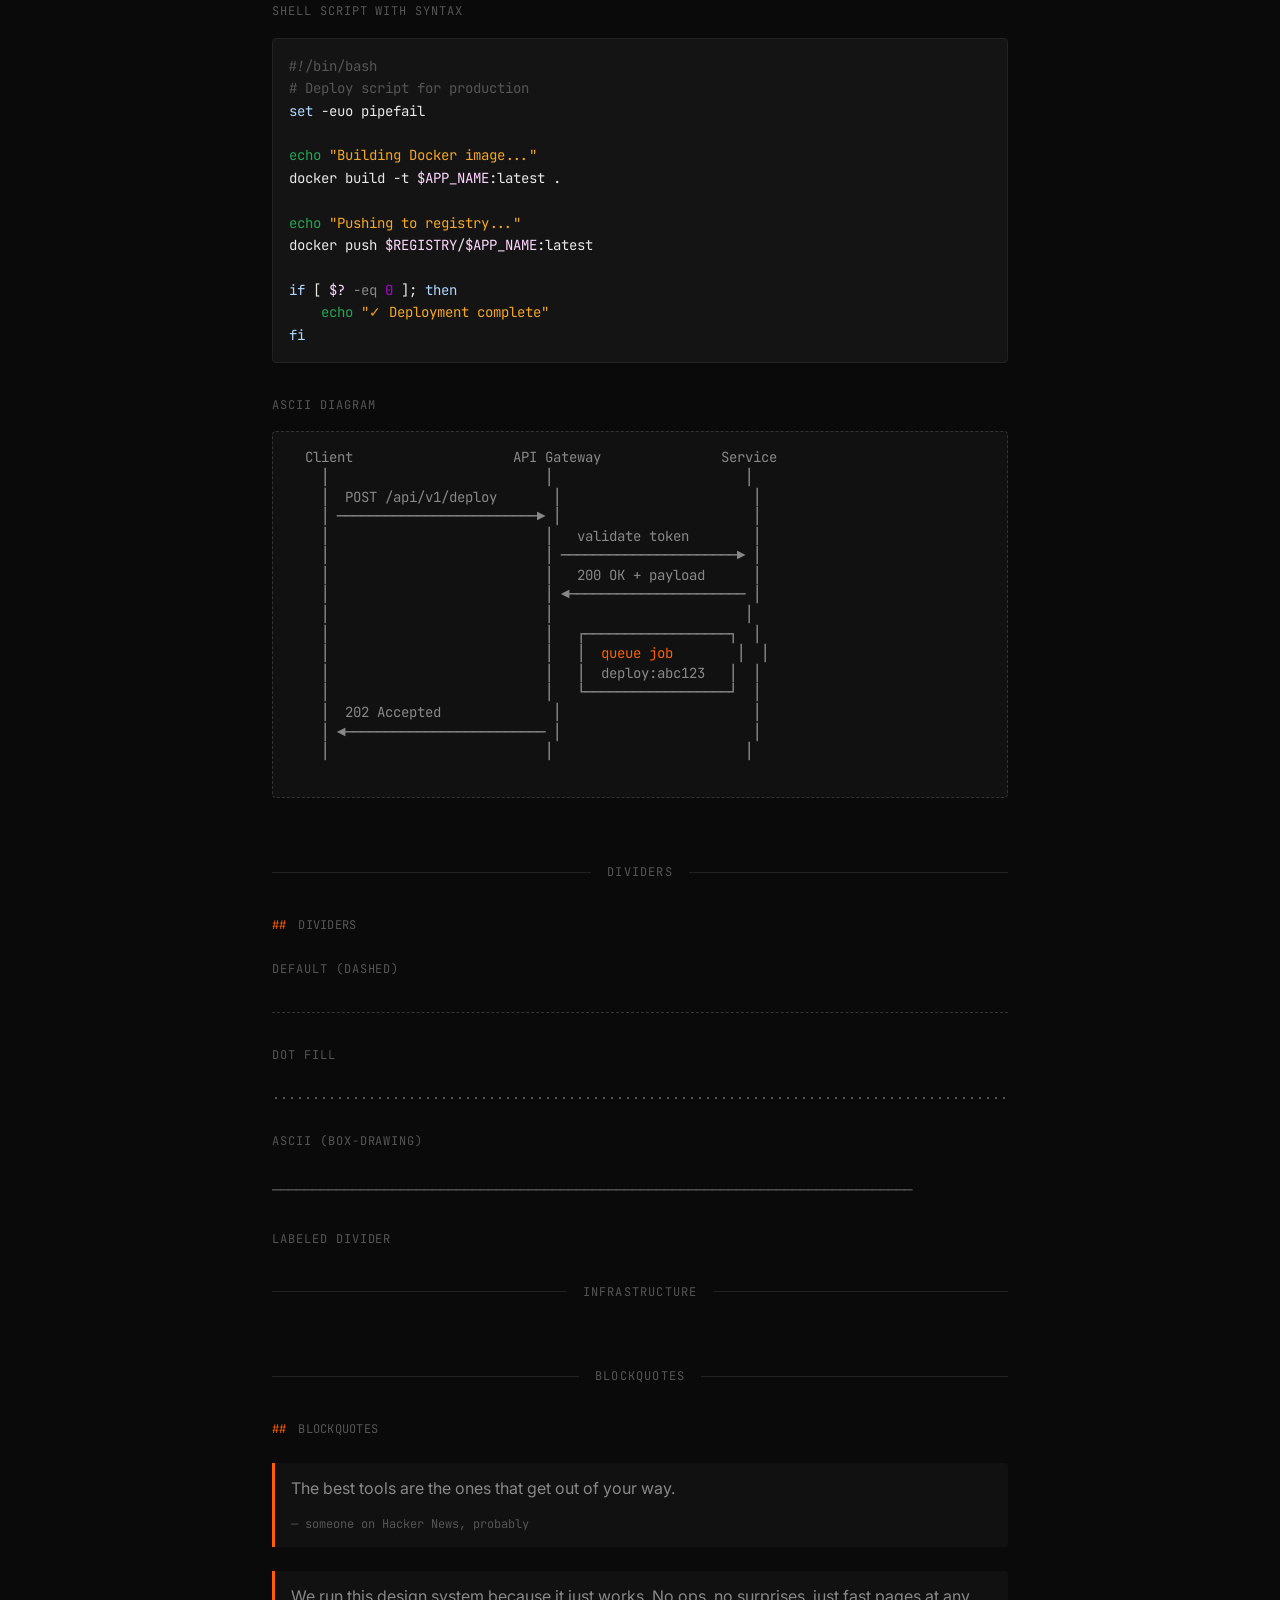
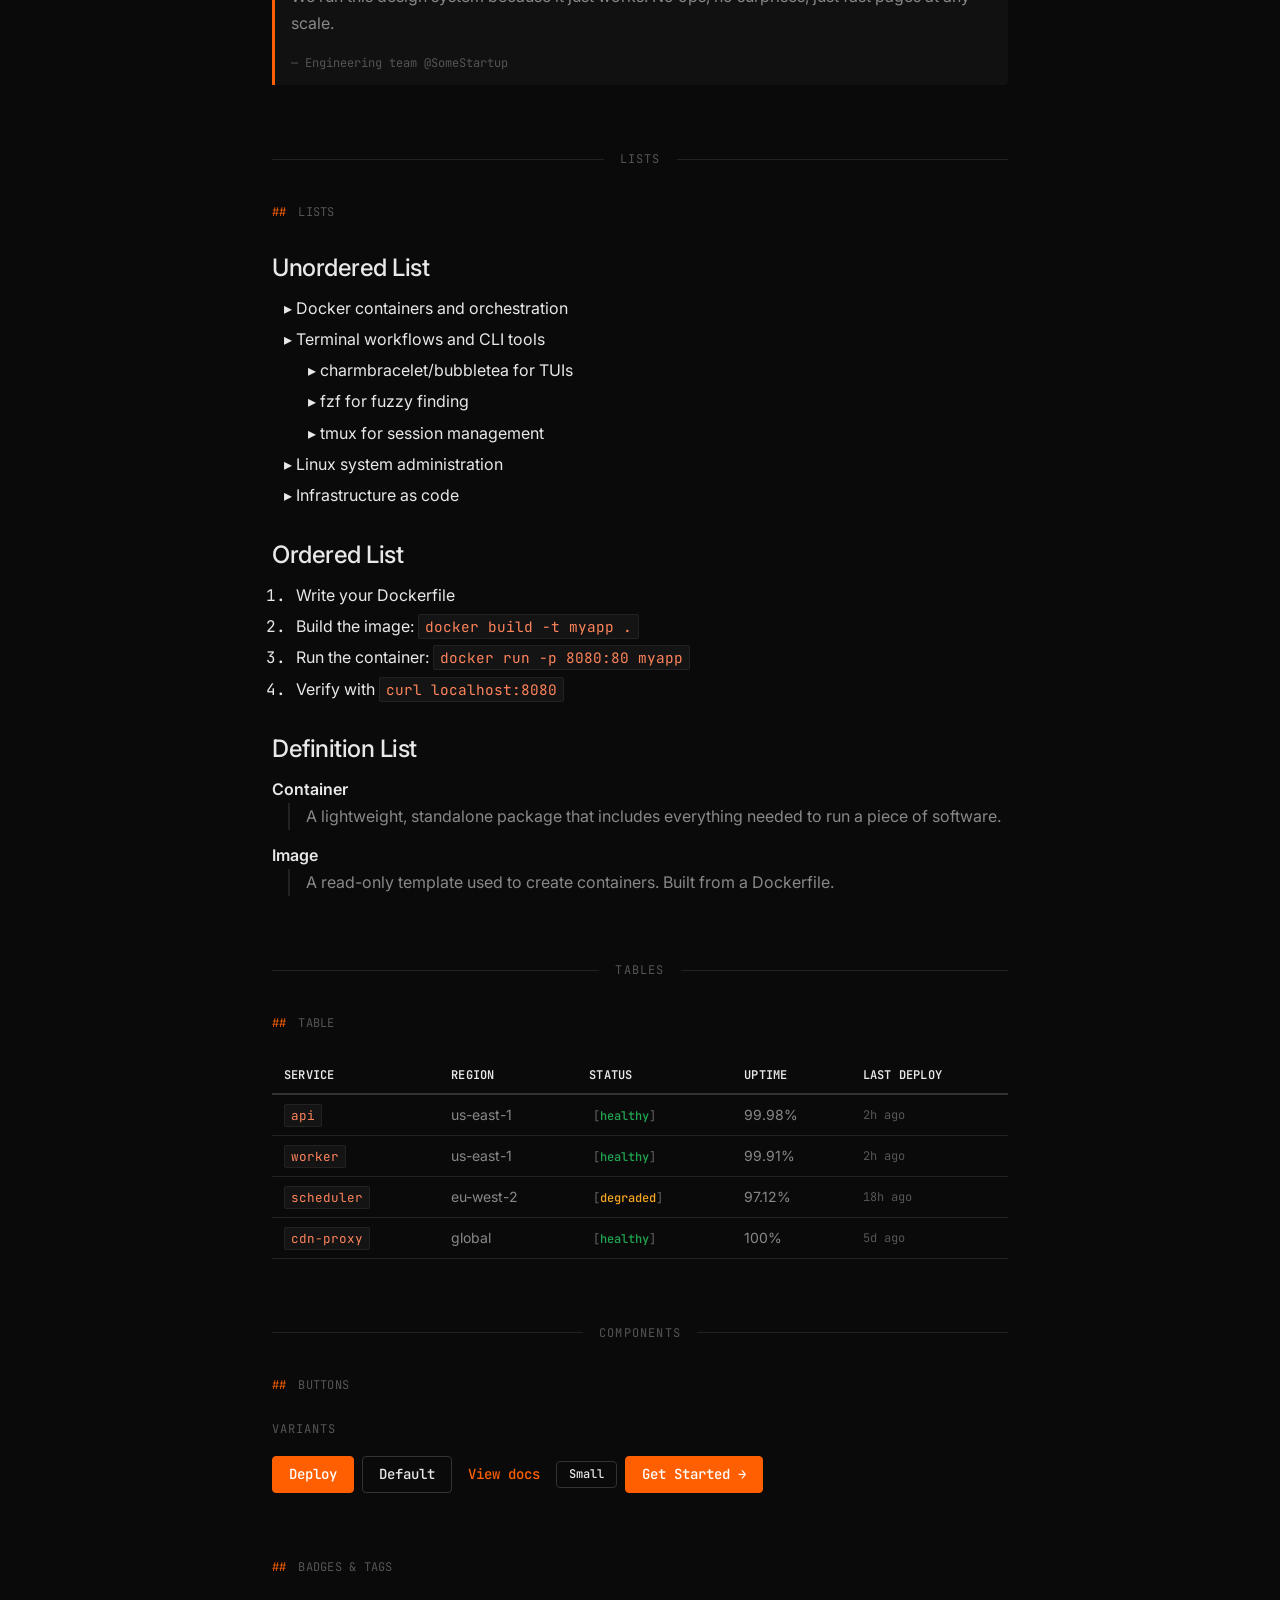
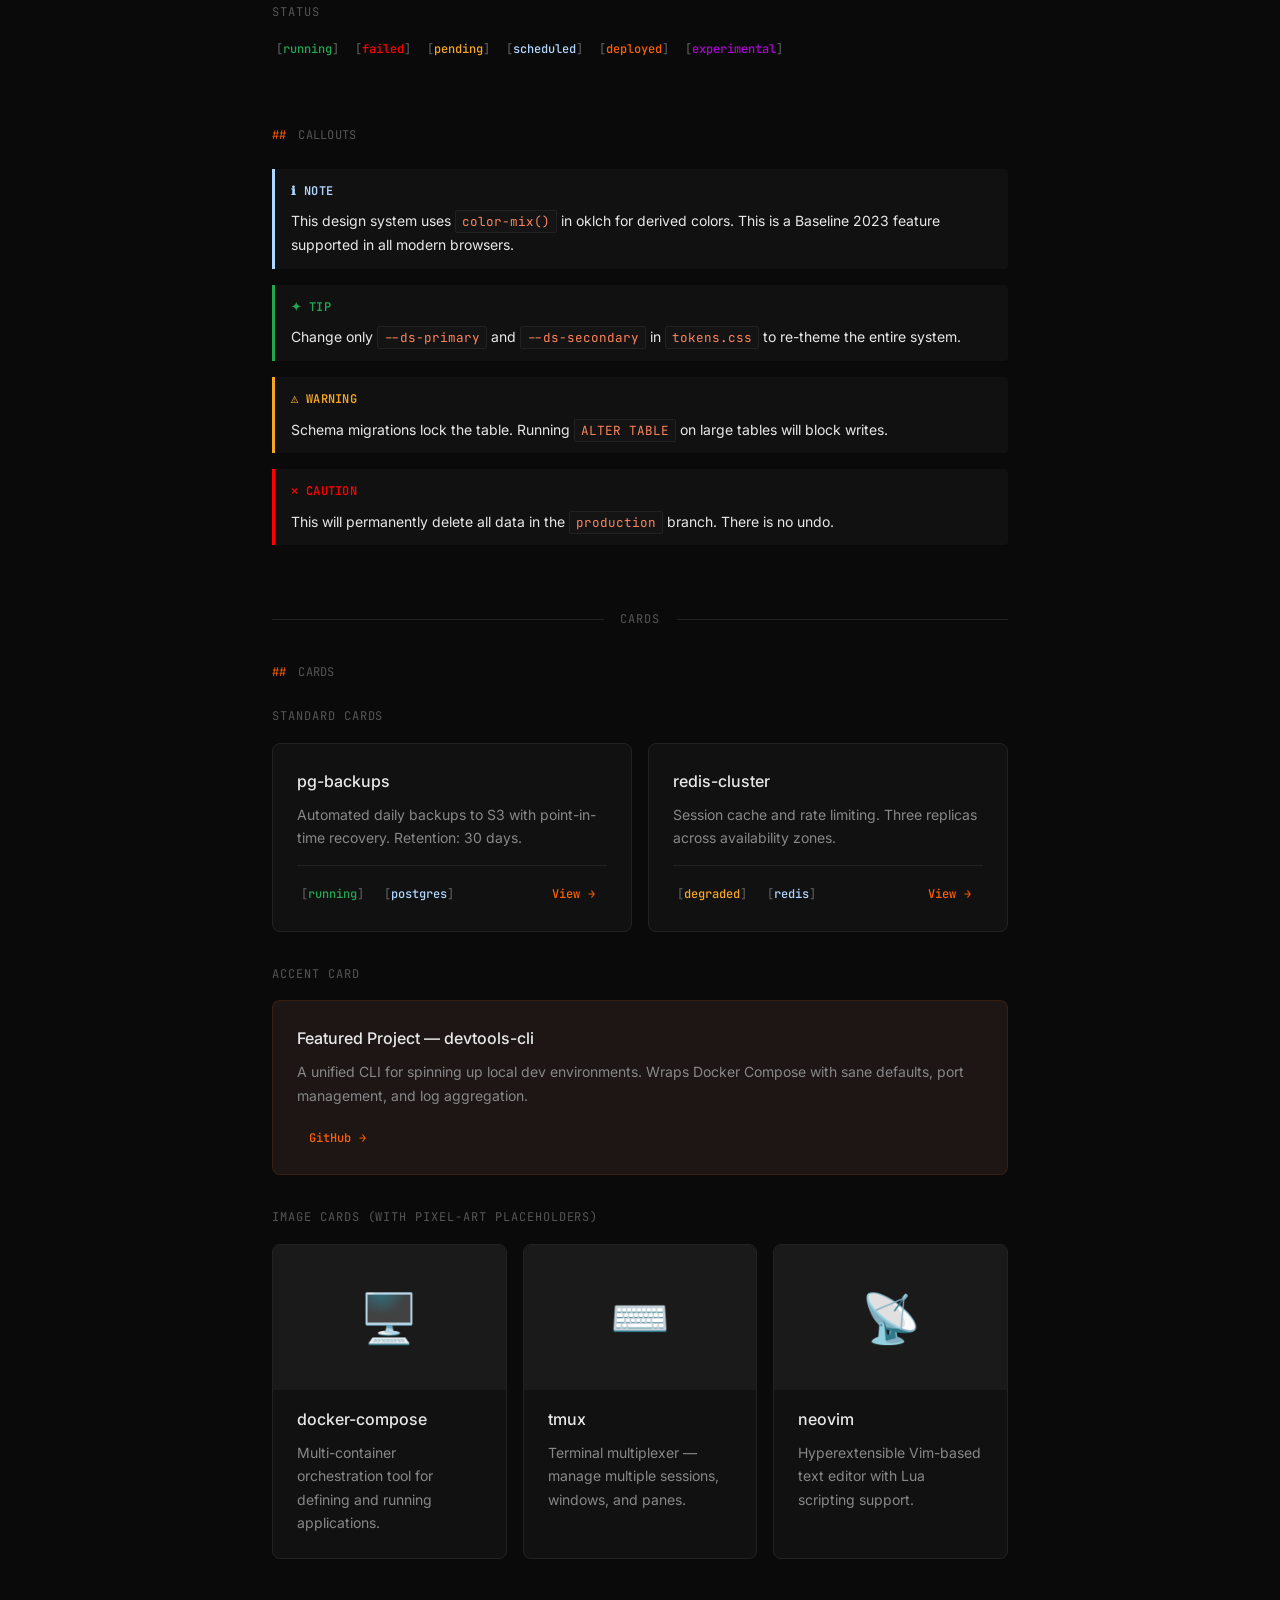
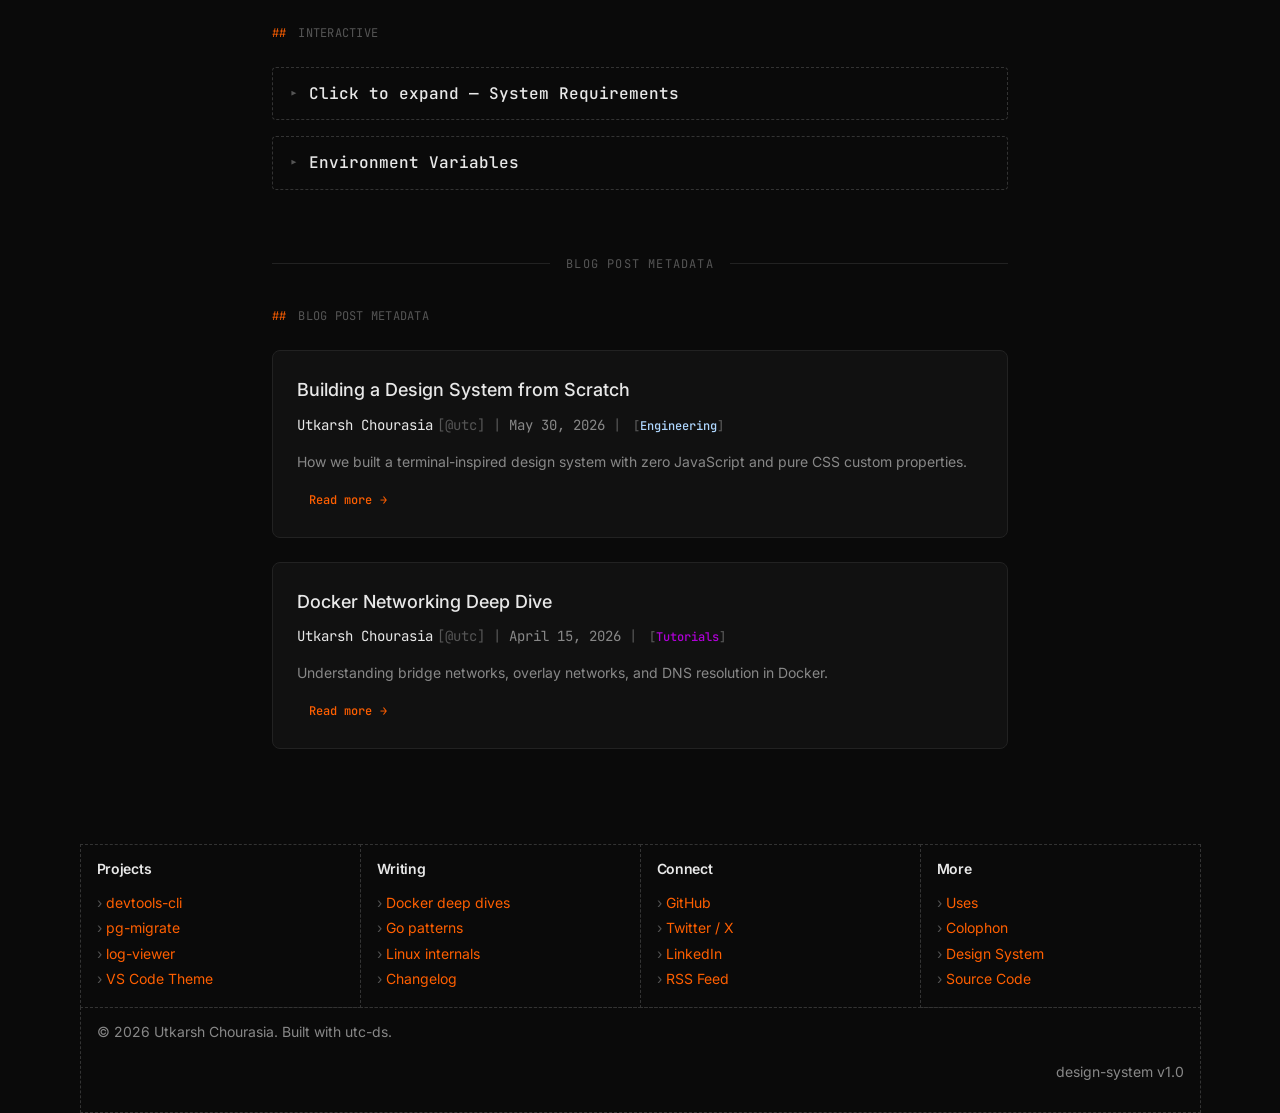
==== commit 7b1b18bf: "v0.0.2" ====
--- a/index.html
+++ b/index.html
@@ -1,5 +1,5 @@
 <!DOCTYPE html>
-<html lang="en" data-heading-prefix>
+<html lang="en">
 <head>
   <meta charset="UTF-8">
   <meta name="viewport" content="width=device-width, initial-scale=1.0">
@@ -7,7 +7,7 @@
   <meta name="description" content="A terminal-inspired design system for developer portfolios and project websites.">
   <link rel="stylesheet" href="utc-ds.css">
   <style>
-    /* Showcase-specific: section spacing & labels */
+    /* Showcase-specific styles */
     .showcase-section {
       margin-bottom: var(--ds-space-16);
     }
@@ -18,23 +18,42 @@
       text-transform: uppercase;
       letter-spacing: var(--ds-tracking-wide);
       margin-bottom: var(--ds-space-6);
-      display: block;
+      display: flex;
+      align-items: center;
+      gap: var(--ds-space-3);
     }
     .showcase-label::before {
-      content: '// ';
+      content: '##';
+      color: var(--ds-primary);
     }
     .swatch-grid {
       display: grid;
       grid-template-columns: repeat(auto-fill, minmax(140px, 1fr));
-      gap: var(--ds-space-2);
+      gap: var(--ds-space-3);
       margin-bottom: var(--ds-space-4);
     }
     .swatch {
-      padding: var(--ds-space-3);
       border-radius: var(--ds-radius);
+      overflow: hidden;
+      border: 1px solid var(--ds-border);
+    }
+    .swatch-color {
+      height: 52px;
+    }
+    .swatch-info {
+      padding: var(--ds-space-2) var(--ds-space-3);
+      background: var(--ds-bg-secondary);
+    }
+    .swatch-name {
       font-family: var(--ds-font-mono);
       font-size: var(--ds-text-xs);
-      border: 1px solid var(--ds-border);
+      color: var(--ds-text-primary);
+    }
+    .swatch-value {
+      font-family: var(--ds-font-mono);
+      font-size: 10px;
+      color: var(--ds-text-tertiary);
+      margin-top: 2px;
     }
     .btn-row {
       display: flex;
@@ -64,6 +83,24 @@
       border-color: var(--ds-primary);
       color: var(--ds-primary);
     }
+    .page-hero {
+      padding: var(--ds-space-24) 0 var(--ds-space-16);
+      border-bottom: 1px solid var(--ds-border);
+    }
+    .stack-4 > * + * { margin-top: var(--ds-space-4); }
+    .stack-6 > * + * { margin-top: var(--ds-space-6); }
+    .stack-8 > * + * { margin-top: var(--ds-space-8); }
+    .mono-label {
+      font-family: var(--ds-font-mono);
+      font-size: var(--ds-text-xs);
+      color: var(--ds-text-tertiary);
+      letter-spacing: 0.08em;
+      text-transform: uppercase;
+    }
+    .row { display: flex; align-items: center; flex-wrap: wrap; gap: var(--ds-space-3); }
+
+    /* Pixel art emoji placeholders for cards */
+    .pixel-art { image-rendering: pixelated; font-size: 3rem; line-height: 1; }
   </style>
 </head>
 <body>
@@ -73,7 +110,7 @@
        ═══════════════════════════════════════════════════════════ -->
   <nav class="nav" id="main-nav">
     <div class="nav-inner container">
-      <a href="#" class="nav-brand">utc-ds</a>
+      <a href="#" class="nav-brand"><span class="nav-prefix">~/</span>utc-ds</a>
       <button class="hamburger" id="hamburger-btn" aria-label="Toggle navigation">
         <span></span>
         <span></span>
@@ -98,17 +135,27 @@
   <main class="container-prose">
 
     <!-- ═══════════════════════════════════════════════════════
+         BREADCRUMB
+         ═══════════════════════════════════════════════════════ -->
+    <div class="breadcrumb" style="margin-top: var(--ds-space-4);">
+      <span class="bc-home">~</span><span class="bc-sep">/</span><a href="#">projects</a><span class="bc-sep">/</span><span class="bc-current">utc-ds</span>
+    </div>
+
+    <!-- ═══════════════════════════════════════════════════════
          HERO
          ═══════════════════════════════════════════════════════ -->
-    <div class="showcase-section" style="margin-top: var(--ds-space-8);">
-      <h1>utc-ds</h1>
-      <p class="lead">A terminal-inspired design system for developer portfolios and project websites. Built with pure CSS, zero JavaScript dependencies, and a dark-first philosophy.</p>
-      <p>Inspired by <a href="https://planetscale.com/">PlanetScale</a>'s website aesthetic and <a href="https://github.com/charmbracelet/glow">charmbracelet/glow</a>'s terminal markdown rendering. Change <code>--ds-primary</code> and <code>--ds-secondary</code> to re-theme everything.</p>
-
-      <div class="meta" style="margin-top: var(--ds-space-4);">
+    <div class="page-hero">
+      <span class="mono-label" style="display: block; margin-bottom: var(--ds-space-4);">design-system / v1.0</span>
+      <h1>Design System</h1>
+      <p class="lead" style="max-width: 600px; margin-top: var(--ds-space-6);">A terminal-native visual language for developers who live in the dark. Built around monospace type, structural honesty, and zero decoration.</p>
+      <div class="row" style="margin-top: var(--ds-space-8);">
+        <a href="#" class="btn btn-primary">View source</a>
+        <a href="#" class="btn btn-ghost arrow">Documentation</a>
+      </div>
+
+      <div class="meta" style="margin-top: var(--ds-space-6);">
         <a href="#">Utkarsh Chourasia</a>
-        <span class="sep">|</span>
-        <a href="#" class="handle">@utc</a>
+        <a href="#" class="handle">[@utc]</a>
         <span class="sep">|</span>
         <time>2026</time>
         <span class="sep">|</span>
@@ -116,90 +163,242 @@
       </div>
     </div>
 
-    <hr class="dot-fill">
-
     <!-- ═══════════════════════════════════════════════════════
          COLORS
          ═══════════════════════════════════════════════════════ -->
-    <section class="showcase-section" id="colors">
-      <span class="showcase-label">Color Palette</span>
-      <h2>Colors</h2>
-      <p>The entire palette derives from just two user-configurable variables: <code>--ds-primary</code> and <code>--ds-secondary</code>. All hover, muted, and subtle variants are auto-generated via <code>color-mix()</code> in oklch.</p>
-
-      <h3>Backgrounds</h3>
-      <div class="swatch-grid">
-        <div class="swatch" style="background: var(--ds-bg-primary); color: var(--ds-text-primary);">bg-primary</div>
-        <div class="swatch" style="background: var(--ds-bg-secondary); color: var(--ds-text-primary);">bg-secondary</div>
-        <div class="swatch" style="background: var(--ds-bg-tertiary); color: var(--ds-text-primary);">bg-tertiary</div>
-        <div class="swatch" style="background: var(--ds-bg-code); color: var(--ds-text-primary);">bg-code</div>
-        <div class="swatch" style="background: var(--ds-bg-elevated); color: var(--ds-text-primary);">bg-elevated</div>
-      </div>
-
-      <h3>Brand &amp; Semantic</h3>
-      <div class="swatch-grid">
-        <div class="swatch" style="background: var(--ds-primary); color: #fff;">primary</div>
-        <div class="swatch" style="background: var(--ds-primary-hover); color: #fff;">primary-hover</div>
-        <div class="swatch" style="background: var(--ds-primary-muted); color: var(--ds-primary);">primary-muted</div>
-        <div class="swatch" style="background: var(--ds-secondary); color: #fff;">secondary</div>
-        <div class="swatch" style="background: var(--ds-success); color: #fff;">success</div>
-        <div class="swatch" style="background: var(--ds-warning); color: #000;">warning</div>
-        <div class="swatch" style="background: var(--ds-danger); color: #fff;">danger</div>
-        <div class="swatch" style="background: var(--ds-purple); color: #fff;">purple</div>
-      </div>
-    </section>
-
-    <hr>
+    <section class="showcase-section" id="colors" style="padding-top: var(--ds-space-16);">
+      <div class="showcase-label">Colors</div>
+
+      <div class="stack-8">
+        <div>
+          <p class="mono-label" style="margin-bottom: 1rem;">Surface</p>
+          <div class="swatch-grid">
+            <div class="swatch"><div class="swatch-color" style="background: var(--ds-bg-primary); border-bottom: 1px solid var(--ds-border);"></div><div class="swatch-info"><div class="swatch-name">bg-primary</div><div class="swatch-value">#0a0a0a</div></div></div>
+            <div class="swatch"><div class="swatch-color" style="background: var(--ds-bg-secondary);"></div><div class="swatch-info"><div class="swatch-name">bg-secondary</div><div class="swatch-value">#111111</div></div></div>
+            <div class="swatch"><div class="swatch-color" style="background: var(--ds-bg-tertiary);"></div><div class="swatch-info"><div class="swatch-name">bg-tertiary</div><div class="swatch-value">#1a1a1a</div></div></div>
+            <div class="swatch"><div class="swatch-color" style="background: var(--ds-bg-elevated);"></div><div class="swatch-info"><div class="swatch-name">bg-elevated</div><div class="swatch-value">#1e1e1e</div></div></div>
+            <div class="swatch"><div class="swatch-color" style="background: var(--ds-border);"></div><div class="swatch-info"><div class="swatch-name">border</div><div class="swatch-value">#222222</div></div></div>
+            <div class="swatch"><div class="swatch-color" style="background: var(--ds-border-strong);"></div><div class="swatch-info"><div class="swatch-name">border-strong</div><div class="swatch-value">#333333</div></div></div>
+          </div>
+        </div>
+        <div>
+          <p class="mono-label" style="margin-bottom: 1rem;">Brand &amp; Semantic (from ZSH theme)</p>
+          <div class="swatch-grid">
+            <div class="swatch"><div class="swatch-color" style="background: var(--ds-primary);"></div><div class="swatch-info"><div class="swatch-name">primary</div><div class="swatch-value">#ff5f00</div></div></div>
+            <div class="swatch"><div class="swatch-color" style="background: var(--ds-secondary);"></div><div class="swatch-info"><div class="swatch-name">secondary</div><div class="swatch-value">#afd7ff</div></div></div>
+            <div class="swatch"><div class="swatch-color" style="background: var(--ds-purple);"></div><div class="swatch-info"><div class="swatch-name">purple</div><div class="swatch-value">#af00d7</div></div></div>
+            <div class="swatch"><div class="swatch-color" style="background: var(--ds-success);"></div><div class="swatch-info"><div class="swatch-name">success</div><div class="swatch-value">#22a652</div></div></div>
+            <div class="swatch"><div class="swatch-color" style="background: var(--ds-warning);"></div><div class="swatch-info"><div class="swatch-name">warning</div><div class="swatch-value">#f5a623</div></div></div>
+            <div class="swatch"><div class="swatch-color" style="background: var(--ds-danger);"></div><div class="swatch-info"><div class="swatch-name">danger</div><div class="swatch-value">#ff0000</div></div></div>
+          </div>
+        </div>
+      </div>
+    </section>
+
+    <div class="hr-label">typography</div>
 
     <!-- ═══════════════════════════════════════════════════════
          TYPOGRAPHY
          ═══════════════════════════════════════════════════════ -->
     <section class="showcase-section" id="typography">
-      <span class="showcase-label">Typography</span>
-      <h2>Headings</h2>
-      <p>Headings use <strong>Inter</strong> with tight tracking. The <code>[data-heading-prefix]</code> attribute on this page adds markdown-style <code>#</code> prefixes. H2 gets a dashed bottom border like glow renders section headings.</p>
-
-      <h1>Heading Level 1</h1>
-      <h2>Heading Level 2</h2>
-      <h3>Heading Level 3</h3>
-      <h4>Heading Level 4</h4>
-      <h5>Heading Level 5</h5>
-      <h6>Heading Level 6</h6>
-
-      <h3>Body Text</h3>
-      <p>This is a standard paragraph set in Inter at 16px with a line-height of 1.7. The design system prioritizes <strong>readability</strong> and <em>clarity</em>. Text is constrained to a comfortable reading width of 48rem (768px).</p>
-      <p class="lead">This is a lead paragraph — used for introductions and summaries. It's slightly larger and uses the secondary text color for visual hierarchy.</p>
-      <p><small>This is small text, useful for fine print, footnotes, and disclaimers.</small></p>
-    </section>
-
-    <hr class="dot-fill">
-
-    <!-- ═══════════════════════════════════════════════════════
-         INLINE ELEMENTS
-         ═══════════════════════════════════════════════════════ -->
-    <section class="showcase-section" id="elements">
-      <span class="showcase-label">Inline Elements</span>
-      <h2>Inline Semantics</h2>
-      <p>
-        Here's <a href="#">a hyperlink</a> styled with the accent color.
-        Use <strong>strong</strong> for importance,
-        <em>emphasis</em> for stress,
-        <code>inline code</code> for technical terms,
-        <kbd>⌘</kbd> + <kbd>K</kbd> for keyboard shortcuts,
-        <mark>highlighted text</mark> for attention,
-        <del>deleted text</del> for corrections,
-        and <abbr title="Design System">DS</abbr> for abbreviations.
-        We also support <sup>superscripts</sup> and <sub>subscripts</sub>.
-      </p>
-    </section>
-
-    <hr>
+      <div class="showcase-label">Typography</div>
+
+      <div class="stack-8">
+        <div>
+          <p class="mono-label" style="margin-bottom: 1.5rem;">Scale — Inter</p>
+          <div class="stack-6">
+            <div><span class="mono-label" style="display:inline-block;width:3.5rem;">h1</span><h1 style="display:inline; margin: 0; border: none;">The world's fastest systems</h1></div>
+            <div><span class="mono-label" style="display:inline-block;width:3.5rem;">h2</span><h2 style="display:inline; margin: 0; border: none; padding: 0;">Infrastructure you can trust</h2></div>
+            <div><span class="mono-label" style="display:inline-block;width:3.5rem;">h3</span><h3 style="display:inline; margin: 0;">Deploy in any region</h3></div>
+            <div><span class="mono-label" style="display:inline-block;width:3.5rem;">h4</span><h4 style="display:inline; margin: 0;">Connection pooling</h4></div>
+            <div><span class="mono-label" style="display:inline-block;width:3.5rem;">h5</span><h5 style="display:inline; margin: 0;">Query analyzer</h5></div>
+            <div><span class="mono-label" style="display:inline-block;width:3.5rem;">h6</span><h6 style="display:inline; margin: 0;">Replica regions</h6></div>
+          </div>
+        </div>
+
+        <hr>
+
+        <div>
+          <p class="mono-label" style="margin-bottom: 1.5rem;">Body text</p>
+          <p class="lead">A lead paragraph sets the tone. It sits one size larger than body, in a lighter weight, with a little more air between lines. Use it once per section.</p>
+          <p style="margin-top: 1rem;">Regular body copy uses <code>--ds-text-base</code> at 16px with <code>--ds-text-primary</code> color. It's meant to be comfortable for long reads without competing with headings. Paragraphs breathe with 1.7 line-height.</p>
+          <p>You can use <strong>strong emphasis</strong> to pull a word forward, or <em>italic</em> for citations and soft emphasis. <a href="#">Hyperlinks use color and underline</a> — visible without relying on context alone.</p>
+        </div>
+
+        <hr>
+
+        <div>
+          <p class="mono-label" style="margin-bottom: 1.5rem;">Monospace — JetBrains Mono</p>
+          <p style="font-family: var(--ds-font-mono); color: var(--ds-text-secondary);">The quick brown fox jumped over the lazy dog. 0123456789 → ← ≤ ≥</p>
+          <p style="margin-top: 0.75rem;">Inline code: run <code>docker compose up -d</code> to start the stack, then <code>kubectl get pods</code> to verify.</p>
+        </div>
+
+        <div>
+          <p class="mono-label" style="margin-bottom: 1rem;">Inline elements</p>
+          <p>
+            Use <strong>strong</strong> for importance,
+            <em>emphasis</em> for stress,
+            <code>inline code</code> for technical terms,
+            <kbd>⌘</kbd> + <kbd>K</kbd> for keyboard shortcuts,
+            <mark>highlighted text</mark> for attention,
+            <del>deleted text</del> for corrections,
+            and <abbr title="Design System">DS</abbr> for abbreviations.
+          </p>
+        </div>
+      </div>
+    </section>
+
+    <div class="hr-label">terminal &amp; code</div>
+
+    <!-- ═══════════════════════════════════════════════════════
+         TERMINAL & CODE
+         ═══════════════════════════════════════════════════════ -->
+    <section class="showcase-section" id="terminal">
+      <div class="showcase-label">Terminal &amp; Code Blocks</div>
+
+      <div class="stack-8">
+        <div>
+          <p class="mono-label" style="margin-bottom: 1rem;">Terminal (hover to copy)</p>
+          <div class="terminal">
+            <div class="terminal-header">
+              <span class="terminal-dot"></span>
+              <span class="terminal-dot"></span>
+              <span class="terminal-dot"></span>
+              <span class="terminal-title">bash — utc@arch ~/projects/utc-ds</span>
+            </div>
+            <div class="terminal-body">
+              <div class="terminal-cmd">
+                <div class="prompt">docker compose -f infra/docker-compose.yml up -d</div>
+                <div class="output">[+] Running 4/4
+ ✔ Container postgres   Started   0.4s
+ ✔ Container redis      Started   0.3s
+ ✔ Container api        Started   1.1s
+ ✔ Container nginx      Started   0.8s</div>
+                <button class="copy-btn" data-copy="docker compose -f infra/docker-compose.yml up -d">copy</button>
+              </div>
+              <br>
+              <div class="terminal-cmd">
+                <div class="prompt">curl -s localhost:3000/health | jq .</div>
+                <div class="output">{
+  "status": "ok",
+  "db": "connected",
+  "uptime": 3.24
+}</div>
+                <button class="copy-btn" data-copy="curl -s localhost:3000/health | jq .">copy</button>
+              </div>
+            </div>
+          </div>
+        </div>
+
+        <div>
+          <p class="mono-label" style="margin-bottom: 1rem;">Colored code block</p>
+          <pre><code><span class="token-comment">// server.go</span>
+<span class="token-keyword">func</span> <span class="token-function">healthHandler</span>(w http.ResponseWriter, r *http.Request) {
+    w.Header().Set(<span class="token-string">"Content-Type"</span>, <span class="token-string">"application/json"</span>)
+    json.NewEncoder(w).Encode(map[<span class="token-type">string</span>]<span class="token-type">any</span>{
+        <span class="token-string">"status"</span>:  <span class="token-string">"ok"</span>,
+        <span class="token-string">"version"</span>: os.Getenv(<span class="token-string">"APP_VERSION"</span>),
+    })
+}</code></pre>
+        </div>
+
+        <div>
+          <p class="mono-label" style="margin-bottom: 1rem;">Shell script with syntax</p>
+          <pre><code><span class="token-comment">#!/bin/bash</span>
+<span class="token-comment"># Deploy script for production</span>
+<span class="token-keyword">set</span> -euo pipefail
+
+<span class="token-builtin">echo</span> <span class="token-string">"Building Docker image..."</span>
+docker build -t <span class="token-variable">$APP_NAME</span>:latest .
+
+<span class="token-builtin">echo</span> <span class="token-string">"Pushing to registry..."</span>
+docker push <span class="token-variable">$REGISTRY</span>/<span class="token-variable">$APP_NAME</span>:latest
+
+<span class="token-keyword">if</span> [ <span class="token-variable">$?</span> <span class="token-operator">-eq</span> <span class="token-number">0</span> ]; <span class="token-keyword">then</span>
+    <span class="token-builtin">echo</span> <span class="token-string">"✓ Deployment complete"</span>
+<span class="token-keyword">fi</span></code></pre>
+        </div>
+
+        <div>
+          <p class="mono-label" style="margin-bottom: 1rem;">ASCII Diagram</p>
+          <pre class="ascii">
+  Client                    API Gateway               Service
+    │                           │                        │
+    │  POST /api/v1/deploy       │                        │
+    │ ─────────────────────────▶ │                        │
+    │                           │   validate token        │
+    │                           │ ──────────────────────▶ │
+    │                           │   200 OK + payload      │
+    │                           │ ◀────────────────────── │
+    │                           │                        │
+    │                           │   ┌──────────────────┐  │
+    │                           │   │  <span class="highlight">queue job</span>        │  │
+    │                           │   │  deploy:abc123   │  │
+    │                           │   └──────────────────┘  │
+    │  202 Accepted              │                        │
+    │ ◀───────────────────────── │                        │
+    │                           │                        │
+          </pre>
+        </div>
+      </div>
+    </section>
+
+    <div class="hr-label">dividers</div>
+
+    <!-- ═══════════════════════════════════════════════════════
+         HORIZONTAL RULES
+         ═══════════════════════════════════════════════════════ -->
+    <section class="showcase-section">
+      <div class="showcase-label">Dividers</div>
+
+      <div class="stack-8">
+        <div>
+          <p class="mono-label" style="margin-bottom: 1rem;">Default (dashed)</p>
+          <hr>
+        </div>
+        <div>
+          <p class="mono-label" style="margin-bottom: 1rem;">Dot Fill</p>
+          <hr class="dot-fill">
+        </div>
+        <div>
+          <p class="mono-label" style="margin-bottom: 1rem;">ASCII (box-drawing)</p>
+          <hr class="ascii-hr">
+        </div>
+        <div>
+          <p class="mono-label" style="margin-bottom: 1rem;">Labeled divider</p>
+          <div class="hr-label">infrastructure</div>
+        </div>
+      </div>
+    </section>
+
+    <div class="hr-label">blockquotes</div>
+
+    <!-- ═══════════════════════════════════════════════════════
+         BLOCKQUOTES
+         ═══════════════════════════════════════════════════════ -->
+    <section class="showcase-section">
+      <div class="showcase-label">Blockquotes</div>
+
+      <div class="stack-6">
+        <blockquote>
+          The best tools are the ones that get out of your way.
+          <cite>— someone on Hacker News, probably</cite>
+        </blockquote>
+
+        <blockquote>
+          <p>We run this design system because it just works. No ops, no surprises, just fast pages at any scale.</p>
+          <cite>— Engineering team @SomeStartup</cite>
+        </blockquote>
+      </div>
+    </section>
+
+    <div class="hr-label">lists</div>
 
     <!-- ═══════════════════════════════════════════════════════
          LISTS
          ═══════════════════════════════════════════════════════ -->
     <section class="showcase-section">
-      <span class="showcase-label">Lists</span>
-      <h2>Lists</h2>
+      <div class="showcase-label">Lists</div>
 
       <h3>Unordered List</h3>
       <ul>
@@ -229,165 +428,209 @@
         <dd>A lightweight, standalone package that includes everything needed to run a piece of software.</dd>
         <dt>Image</dt>
         <dd>A read-only template used to create containers. Built from a Dockerfile.</dd>
-        <dt>Volume</dt>
-        <dd>A persistent data storage mechanism that exists outside the container lifecycle.</dd>
       </dl>
     </section>
 
-    <hr class="ascii-hr">
-
-    <!-- ═══════════════════════════════════════════════════════
-         BLOCKQUOTES
-         ═══════════════════════════════════════════════════════ -->
-    <section class="showcase-section">
-      <span class="showcase-label">Blockquotes</span>
-      <h2>Blockquotes</h2>
-      <blockquote>
-        <p>"Simplicity is the ultimate sophistication." — Leonardo da Vinci</p>
-      </blockquote>
-      <blockquote>
-        <p>Nested blockquotes are supported too. The left border uses the primary accent color, making them stand out without being intrusive.</p>
-        <blockquote>
-          <p>This is a nested quote — useful for citing sources within commentary.</p>
-        </blockquote>
-      </blockquote>
-    </section>
-
-    <hr>
-
-    <!-- ═══════════════════════════════════════════════════════
-         HORIZONTAL RULES
-         ═══════════════════════════════════════════════════════ -->
-    <section class="showcase-section">
-      <span class="showcase-label">Horizontal Rules</span>
-      <h2>Horizontal Rules</h2>
-      <p>Three variants inspired by terminal rendering:</p>
-
-      <h4>Default (dashed)</h4>
-      <hr>
-
-      <h4>Dot Fill (PlanetScale-style)</h4>
-      <hr class="dot-fill">
-
-      <h4>ASCII (box-drawing characters)</h4>
-      <hr class="ascii-hr">
-    </section>
-
-    <hr>
-
-    <!-- ═══════════════════════════════════════════════════════
-         CODE
-         ═══════════════════════════════════════════════════════ -->
-    <section class="showcase-section">
-      <span class="showcase-label">Code</span>
-      <h2>Code Blocks</h2>
-      <p>Inline code uses <code>JetBrains Mono</code> with a subtle background. Block code gets a bordered container:</p>
-
-      <pre><code>#!/bin/bash
-# Deploy script for production
-set -euo pipefail
-
-echo "Building Docker image..."
-docker build -t myapp:latest .
-
-echo "Pushing to registry..."
-docker push registry.example.com/myapp:latest
-
-echo "Deploying to cluster..."
-kubectl rollout restart deployment/myapp
-
-echo "✓ Deployment complete"</code></pre>
-
-      <p>And here's a configuration example:</p>
-
-      <pre><code># docker-compose.yml
-version: '3.8'
-services:
-  app:
-    build: .
-    ports:
-      - "8080:80"
-    environment:
-      DATABASE_URL: postgres://db:5432/myapp
-    depends_on:
-      - db
-  db:
-    image: postgres:16
-    volumes:
-      - pgdata:/var/lib/postgresql/data
-
-volumes:
-  pgdata:</code></pre>
-    </section>
-
-    <hr class="dot-fill">
+    <div class="hr-label">tables</div>
 
     <!-- ═══════════════════════════════════════════════════════
          TABLES
          ═══════════════════════════════════════════════════════ -->
     <section class="showcase-section">
-      <span class="showcase-label">Tables</span>
-      <h2>Tables</h2>
+      <div class="showcase-label">Table</div>
 
       <table>
         <thead>
           <tr>
-            <th>Command</th>
-            <th>Description</th>
-            <th>Example</th>
+            <th>Service</th>
+            <th>Region</th>
+            <th>Status</th>
+            <th>Uptime</th>
+            <th>Last deploy</th>
           </tr>
         </thead>
         <tbody>
           <tr>
-            <td><code>docker ps</code></td>
-            <td>List running containers</td>
-            <td><code>docker ps -a</code></td>
+            <td><code>api</code></td>
+            <td>us-east-1</td>
+            <td><span class="badge badge-success">healthy</span></td>
+            <td>99.98%</td>
+            <td class="text-tertiary text-mono text-xs">2h ago</td>
           </tr>
           <tr>
-            <td><code>docker build</code></td>
-            <td>Build an image from Dockerfile</td>
-            <td><code>docker build -t app .</code></td>
+            <td><code>worker</code></td>
+            <td>us-east-1</td>
+            <td><span class="badge badge-success">healthy</span></td>
+            <td>99.91%</td>
+            <td class="text-tertiary text-mono text-xs">2h ago</td>
           </tr>
           <tr>
-            <td><code>docker exec</code></td>
-            <td>Execute command in container</td>
-            <td><code>docker exec -it app sh</code></td>
+            <td><code>scheduler</code></td>
+            <td>eu-west-2</td>
+            <td><span class="badge badge-warning">degraded</span></td>
+            <td>97.12%</td>
+            <td class="text-tertiary text-mono text-xs">18h ago</td>
           </tr>
           <tr>
-            <td><code>docker logs</code></td>
-            <td>Fetch container logs</td>
-            <td><code>docker logs -f app</code></td>
+            <td><code>cdn-proxy</code></td>
+            <td>global</td>
+            <td><span class="badge badge-success">healthy</span></td>
+            <td>100%</td>
+            <td class="text-tertiary text-mono text-xs">5d ago</td>
           </tr>
         </tbody>
       </table>
-
-      <h3>Monospace Table</h3>
-      <table class="table-mono">
-        <thead>
-          <tr>
-            <th>Port</th>
-            <th>Service</th>
-            <th>Status</th>
-          </tr>
-        </thead>
-        <tbody>
-          <tr><td>22</td><td>SSH</td><td>●&nbsp;active</td></tr>
-          <tr><td>80</td><td>Nginx</td><td>●&nbsp;active</td></tr>
-          <tr><td>443</td><td>HTTPS</td><td>●&nbsp;active</td></tr>
-          <tr><td>5432</td><td>PostgreSQL</td><td>○&nbsp;stopped</td></tr>
-          <tr><td>6379</td><td>Redis</td><td>●&nbsp;active</td></tr>
-        </tbody>
-      </table>
-    </section>
-
-    <hr>
+    </section>
+
+    <div class="hr-label">components</div>
+
+    <!-- ═══════════════════════════════════════════════════════
+         BUTTONS
+         ═══════════════════════════════════════════════════════ -->
+    <section class="showcase-section" id="components">
+      <div class="showcase-label">Buttons</div>
+
+      <div class="stack-8">
+        <div>
+          <p class="mono-label" style="margin-bottom: 1rem;">Variants</p>
+          <div class="btn-row">
+            <button class="btn btn-primary">Deploy</button>
+            <button class="btn">Default</button>
+            <button class="btn btn-ghost">View docs</button>
+            <button class="btn btn-sm">Small</button>
+            <a href="#" class="btn btn-primary arrow">Get Started</a>
+          </div>
+        </div>
+      </div>
+    </section>
+
+    <!-- ═══════════════════════════════════════════════════════
+         BADGES
+         ═══════════════════════════════════════════════════════ -->
+    <section class="showcase-section">
+      <div class="showcase-label">Badges &amp; Tags</div>
+
+      <div class="stack-6">
+        <div>
+          <p class="mono-label" style="margin-bottom: 1rem;">Status</p>
+          <div class="badge-row">
+            <span class="badge badge-success">running</span>
+            <span class="badge badge-danger">failed</span>
+            <span class="badge badge-warning">pending</span>
+            <span class="badge badge-info">scheduled</span>
+            <span class="badge badge-primary">deployed</span>
+            <span class="badge badge-purple">experimental</span>
+          </div>
+        </div>
+      </div>
+    </section>
+
+    <!-- ═══════════════════════════════════════════════════════
+         CALLOUTS
+         ═══════════════════════════════════════════════════════ -->
+    <section class="showcase-section">
+      <div class="showcase-label">Callouts</div>
+
+      <div class="stack-4">
+        <div class="callout callout-note">
+          <div class="callout-title">Note</div>
+          <p>This design system uses <code>color-mix()</code> in oklch for derived colors. This is a Baseline 2023 feature supported in all modern browsers.</p>
+        </div>
+        <div class="callout callout-tip">
+          <div class="callout-title">Tip</div>
+          <p>Change only <code>--ds-primary</code> and <code>--ds-secondary</code> in <code>tokens.css</code> to re-theme the entire system.</p>
+        </div>
+        <div class="callout callout-warning">
+          <div class="callout-title">Warning</div>
+          <p>Schema migrations lock the table. Running <code>ALTER TABLE</code> on large tables will block writes.</p>
+        </div>
+        <div class="callout callout-caution">
+          <div class="callout-title">Caution</div>
+          <p>This will permanently delete all data in the <code>production</code> branch. There is no undo.</p>
+        </div>
+      </div>
+    </section>
+
+    <div class="hr-label">cards</div>
+
+    <!-- ═══════════════════════════════════════════════════════
+         CARDS
+         ═══════════════════════════════════════════════════════ -->
+    <section class="showcase-section">
+      <div class="showcase-label">Cards</div>
+
+      <div class="stack-8">
+        <div>
+          <p class="mono-label" style="margin-bottom: 1rem;">Standard cards</p>
+          <div class="grid-2">
+            <div class="card">
+              <div class="card-title">pg-backups</div>
+              <div class="card-body">Automated daily backups to S3 with point-in-time recovery. Retention: 30 days.</div>
+              <div class="card-footer">
+                <div class="row">
+                  <span class="badge badge-success">running</span>
+                  <span class="badge badge-info">postgres</span>
+                </div>
+                <a href="#" class="btn btn-ghost btn-sm arrow">View</a>
+              </div>
+            </div>
+            <div class="card">
+              <div class="card-title">redis-cluster</div>
+              <div class="card-body">Session cache and rate limiting. Three replicas across availability zones.</div>
+              <div class="card-footer">
+                <div class="row">
+                  <span class="badge badge-warning">degraded</span>
+                  <span class="badge badge-info">redis</span>
+                </div>
+                <a href="#" class="btn btn-ghost btn-sm arrow">View</a>
+              </div>
+            </div>
+          </div>
+        </div>
+
+        <div>
+          <p class="mono-label" style="margin-bottom: 1rem;">Accent card</p>
+          <div class="card card-accent">
+            <div class="card-title">Featured Project — devtools-cli</div>
+            <div class="card-body">A unified CLI for spinning up local dev environments. Wraps Docker Compose with sane defaults, port management, and log aggregation.</div>
+            <div style="margin-top: var(--ds-space-4);"><a href="#" class="btn btn-ghost btn-sm arrow">GitHub</a></div>
+          </div>
+        </div>
+
+        <div>
+          <p class="mono-label" style="margin-bottom: 1rem;">Image cards (with pixel-art placeholders)</p>
+          <div class="grid-3">
+            <div class="card card-image">
+              <div class="card-pixel-placeholder" data-pixel-placeholder>🖥️</div>
+              <div class="card-content">
+                <div class="card-title">docker-compose</div>
+                <div class="card-body">Multi-container orchestration tool for defining and running applications.</div>
+              </div>
+            </div>
+            <div class="card card-image">
+              <div class="card-pixel-placeholder" data-pixel-placeholder>⌨️</div>
+              <div class="card-content">
+                <div class="card-title">tmux</div>
+                <div class="card-body">Terminal multiplexer — manage multiple sessions, windows, and panes.</div>
+              </div>
+            </div>
+            <div class="card card-image">
+              <div class="card-pixel-placeholder" data-pixel-placeholder>📡</div>
+              <div class="card-content">
+                <div class="card-title">neovim</div>
+                <div class="card-body">Hyperextensible Vim-based text editor with Lua scripting support.</div>
+              </div>
+            </div>
+          </div>
+        </div>
+      </div>
+    </section>
 
     <!-- ═══════════════════════════════════════════════════════
          DETAILS / SUMMARY
          ═══════════════════════════════════════════════════════ -->
     <section class="showcase-section">
-      <span class="showcase-label">Interactive</span>
-      <h2>Details / Summary</h2>
+      <div class="showcase-label">Interactive</div>
       <details>
         <summary>Click to expand — System Requirements</summary>
         <p>You'll need the following to get started:</p>
@@ -399,199 +642,57 @@
       </details>
       <details>
         <summary>Environment Variables</summary>
-        <pre><code>DATABASE_URL=postgres://localhost:5432/myapp
-REDIS_URL=redis://localhost:6379
-PORT=8080
-NODE_ENV=production</code></pre>
+        <pre><code><span class="token-variable">DATABASE_URL</span>=<span class="token-string">postgres://localhost:5432/myapp</span>
+<span class="token-variable">REDIS_URL</span>=<span class="token-string">redis://localhost:6379</span>
+<span class="token-variable">PORT</span>=<span class="token-number">8080</span>
+<span class="token-variable">NODE_ENV</span>=<span class="token-string">production</span></code></pre>
       </details>
     </section>
 
-    <hr class="dot-fill">
-
-    <!-- ═══════════════════════════════════════════════════════
-         COMPONENTS
-         ═══════════════════════════════════════════════════════ -->
-    <section class="showcase-section" id="components">
-      <span class="showcase-label">Components</span>
-      <h2>Buttons</h2>
-      <div class="btn-row">
-        <button class="btn">Default</button>
-        <button class="btn btn-primary">Primary</button>
-        <button class="btn btn-ghost">Ghost</button>
-        <button class="btn btn-sm">Small</button>
-        <a href="#" class="btn">Link Button</a>
-        <a href="#" class="btn btn-primary arrow">Get Started</a>
-      </div>
-    </section>
-
-    <section class="showcase-section">
-      <h2>Badges</h2>
-      <div class="badge-row">
-        <span class="badge badge-primary">Primary</span>
-        <span class="badge badge-success">Success</span>
-        <span class="badge badge-info">Info</span>
-        <span class="badge badge-warning">Warning</span>
-        <span class="badge badge-danger">Danger</span>
-        <span class="badge badge-purple">Purple</span>
-      </div>
-      <p style="margin-top: var(--ds-space-4);">Used for category tags like PlanetScale's blog: <span class="badge badge-info">Engineering</span> <span class="badge badge-success">Product</span> <span class="badge badge-purple">Tutorials</span></p>
-    </section>
-
-    <section class="showcase-section">
-      <h2>Callouts</h2>
-      <div class="callout callout-note">
-        <div class="callout-title">Note</div>
-        <p>This design system uses <code>color-mix()</code> in oklch for derived colors. This is a Baseline 2023 feature supported in all modern browsers.</p>
-      </div>
-      <div class="callout callout-tip">
-        <div class="callout-title">Tip</div>
-        <p>Change only <code>--ds-primary</code> and <code>--ds-secondary</code> in <code>tokens.css</code> to re-theme the entire system.</p>
-      </div>
-      <div class="callout callout-warning">
-        <div class="callout-title">Warning</div>
-        <p>Using <code>@import</code> in production may cause render-blocking cascaded requests. Concatenate or bundle for production use.</p>
-      </div>
-      <div class="callout callout-caution">
-        <div class="callout-title">Caution</div>
-        <p>Overriding base element styles with framework-specific resets may cause conflicts. Load <code>utc-ds.css</code> after your framework's reset.</p>
-      </div>
-    </section>
-
-    <section class="showcase-section">
-      <h2>Cards</h2>
-      <div class="card-grid">
+    <div class="hr-label">blog post metadata</div>
+
+    <!-- ═══════════════════════════════════════════════════════
+         BLOG POST METADATA
+         ═══════════════════════════════════════════════════════ -->
+    <section class="showcase-section">
+      <div class="showcase-label">Blog Post Metadata</div>
+
+      <div class="stack-6">
         <div class="card">
-          <h4 style="margin-top: 0;">docker-compose</h4>
-          <p>Multi-container orchestration tool for defining and running applications.</p>
-          <span class="badge badge-info">DevOps</span>
-        </div>
+          <div class="card-title" style="font-size: var(--ds-text-lg);"><a href="#" style="text-decoration: none; color: var(--ds-text-primary);">Building a Design System from Scratch</a></div>
+          <div class="meta" style="margin-top: var(--ds-space-2);">
+            <a href="#">Utkarsh Chourasia</a>
+            <a href="#" class="handle">[@utc]</a>
+            <span class="sep">|</span>
+            <time>May 30, 2026</time>
+            <span class="sep">|</span>
+            <span class="badge badge-info">Engineering</span>
+          </div>
+          <div class="card-body" style="margin-top: var(--ds-space-3);">
+            How we built a terminal-inspired design system with zero JavaScript and pure CSS custom properties.
+          </div>
+          <div style="margin-top: var(--ds-space-3);">
+            <a href="#" class="btn btn-ghost btn-sm arrow">Read more</a>
+          </div>
+        </div>
+
         <div class="card">
-          <h4 style="margin-top: 0;">tmux</h4>
-          <p>Terminal multiplexer — manage multiple sessions, windows, and panes.</p>
-          <span class="badge badge-success">Terminal</span>
-        </div>
-        <div class="card">
-          <h4 style="margin-top: 0;">neovim</h4>
-          <p>Hyperextensible Vim-based text editor with Lua scripting support.</p>
-          <span class="badge badge-purple">Editor</span>
-        </div>
-      </div>
-    </section>
-
-    <hr>
-
-    <!-- ═══════════════════════════════════════════════════════
-         TERMINAL & ASCII
-         ═══════════════════════════════════════════════════════ -->
-    <section class="showcase-section" id="terminal">
-      <span class="showcase-label">Terminal &amp; ASCII</span>
-      <h2>Terminal Block</h2>
-      <div class="terminal">
-        <div class="terminal-header">
-          <span class="terminal-dot"></span>
-          <span class="terminal-dot"></span>
-          <span class="terminal-dot"></span>
-          <span class="terminal-title">~/projects/utc-ds</span>
-        </div>
-        <div class="terminal-body">
-          <div class="prompt">git status</div>
-          <div class="output">On branch main
-Your branch is up to date with 'origin/main'.
-
-Changes to be committed:
-  new file:   tokens.css
-  new file:   base.css
-  new file:   components.css
-  new file:   utc-ds.css
-  new file:   index.html</div>
-          <br>
-          <div class="prompt">wc -l *.css *.html</div>
-          <div class="output">   150 tokens.css
-   608 base.css
-   672 components.css
-    17 utc-ds.css
-   450 index.html
-  1897 total</div>
-        </div>
-      </div>
-
-      <h2>ASCII Diagram</h2>
-      <pre class="ascii">
-┌─────────────────────────────────────────────────────┐
-│                    <span class="highlight">utc-ds</span>                          │
-│                                                     │
-│   ┌──────────┐   ┌──────────┐   ┌──────────┐       │
-│   │<span class="highlight"> tokens </span>  │──▶│<span class="highlight">  base  </span>  │   │<span class="highlight">  comps </span>  │       │
-│   │  .css    │   │  .css    │   │  .css    │       │
-│   └──────────┘   └──────────┘   └──────────┘       │
-│        │              │              │              │
-│        ▼              ▼              ▼              │
-│   ┌─────────────────────────────────────────┐       │
-│   │           <span class="highlight">utc-ds.css</span>                   │       │
-│   │         (entry point)                   │       │
-│   └─────────────────────────────────────────┘       │
-│        │                                            │
-│        ▼                                            │
-│   ┌─────────────────────────────────────────┐       │
-│   │        Your Project / Website            │       │
-│   │   <span class="dim">&lt;link rel="stylesheet"</span>                │       │
-│   │   <span class="dim">      href="utc-ds.css"&gt;</span>              │       │
-│   └─────────────────────────────────────────┘       │
-└─────────────────────────────────────────────────────┘
-      </pre>
-
-      <h3>Architecture Flow</h3>
-      <pre class="ascii">
-  <span class="highlight">Request</span>                    <span class="highlight">Response</span>
-    │                          ▲
-    ▼                          │
-┌────────┐  ┌────────┐  ┌────────┐
-│<span class="highlight"> Nginx</span>  │─▶│<span class="highlight">  App </span>  │─▶│<span class="highlight">  DB  </span>  │
-│  :80   │  │  :3000 │  │  :5432 │
-└────────┘  └────────┘  └────────┘
-    │            │
-    ▼            ▼
-┌────────┐  ┌────────┐
-│<span class="highlight"> Redis</span>  │  │<span class="highlight"> S3   </span>  │
-│  :6379 │  │ bucket │
-└────────┘  └────────┘
-      </pre>
-    </section>
-
-    <hr class="dot-fill">
-
-    <!-- ═══════════════════════════════════════════════════════
-         METADATA LINE
-         ═══════════════════════════════════════════════════════ -->
-    <section class="showcase-section">
-      <span class="showcase-label">Metadata Patterns</span>
-      <h2>Blog Post Metadata</h2>
-      <p>PlanetScale-style author + date + category lines:</p>
-
-      <div style="border: 1px dashed var(--ds-border-strong); padding: var(--ds-space-4); margin-bottom: var(--ds-space-4);">
-        <h3 style="margin-top: 0;"><a href="#" style="text-decoration: none;">Building a Design System from Scratch</a></h3>
-        <div class="meta">
-          <a href="#">Utkarsh Chourasia</a>
-          <a href="#" class="handle">[@utc]</a>
-          <span class="sep">|</span>
-          <time>May 30, 2026</time>
-          <span class="sep">|</span>
-          <span class="badge badge-info">Engineering</span>
-        </div>
-        <p style="margin-top: var(--ds-space-2);">How we built a terminal-inspired design system with zero JavaScript and pure CSS custom properties. <a href="#" class="arrow">Read more</a></p>
-      </div>
-
-      <div style="border: 1px dashed var(--ds-border-strong); padding: var(--ds-space-4);">
-        <h3 style="margin-top: 0;"><a href="#" style="text-decoration: none;">Docker Networking Deep Dive</a></h3>
-        <div class="meta">
-          <a href="#">Utkarsh Chourasia</a>
-          <a href="#" class="handle">[@utc]</a>
-          <span class="sep">|</span>
-          <time>April 15, 2026</time>
-          <span class="sep">|</span>
-          <span class="badge badge-purple">Tutorials</span>
-        </div>
-        <p style="margin-top: var(--ds-space-2);">Understanding bridge networks, overlay networks, and DNS resolution in Docker. <a href="#" class="arrow">Read more</a></p>
+          <div class="card-title" style="font-size: var(--ds-text-lg);"><a href="#" style="text-decoration: none; color: var(--ds-text-primary);">Docker Networking Deep Dive</a></div>
+          <div class="meta" style="margin-top: var(--ds-space-2);">
+            <a href="#">Utkarsh Chourasia</a>
+            <a href="#" class="handle">[@utc]</a>
+            <span class="sep">|</span>
+            <time>April 15, 2026</time>
+            <span class="sep">|</span>
+            <span class="badge badge-purple">Tutorials</span>
+          </div>
+          <div class="card-body" style="margin-top: var(--ds-space-3);">
+            Understanding bridge networks, overlay networks, and DNS resolution in Docker.
+          </div>
+          <div style="margin-top: var(--ds-space-3);">
+            <a href="#" class="btn btn-ghost btn-sm arrow">Read more</a>
+          </div>
+        </div>
       </div>
     </section>
 
@@ -604,24 +705,24 @@
     <div class="footer-grid">
       <div class="footer-col">
         <h3>Projects</h3>
-        <a href="#">Project Alpha</a>
-        <a href="#">CLI Tool</a>
-        <a href="#">Docker Image</a>
+        <a href="#">devtools-cli</a>
+        <a href="#">pg-migrate</a>
+        <a href="#">log-viewer</a>
         <a href="#">VS Code Theme</a>
       </div>
       <div class="footer-col">
-        <h3>Resources</h3>
-        <a href="#">Documentation</a>
-        <a href="#">Blog</a>
+        <h3>Writing</h3>
+        <a href="#">Docker deep dives</a>
+        <a href="#">Go patterns</a>
+        <a href="#">Linux internals</a>
         <a href="#">Changelog</a>
-        <a href="#">RSS Feed</a>
       </div>
       <div class="footer-col">
         <h3>Connect</h3>
         <a href="#">GitHub</a>
         <a href="#">Twitter / X</a>
         <a href="#">LinkedIn</a>
-        <a href="#">Email</a>
+        <a href="#">RSS Feed</a>
       </div>
       <div class="footer-col">
         <h3>More</h3>
@@ -632,18 +733,12 @@
       </div>
     </div>
     <div class="footer-bottom">
-      <p>
-        <a href="#">Privacy</a>
-        <span class="sep">|</span>
-        <a href="#">Terms</a>
-        <span class="sep">|</span>
-        <a href="#">Colophon</a>
-      </p>
       <p>© 2026 Utkarsh Chourasia. Built with utc-ds.</p>
+      <p style="text-align: right;">design-system v1.0</p>
     </div>
   </footer>
 
-  <!-- Minimal JS: hamburger toggle + theme toggle -->
+  <!-- Minimal JS: hamburger toggle + theme toggle + terminal copy -->
   <script>
     // Hamburger menu toggle
     const hamburger = document.getElementById('hamburger-btn');
@@ -671,6 +766,33 @@
     // Restore saved theme
     const saved = localStorage.getItem('utc-ds-theme');
     if (saved) html.setAttribute('data-theme', saved);
+
+    // Terminal copy buttons
+    document.querySelectorAll('.copy-btn').forEach(btn => {
+      btn.addEventListener('click', async () => {
+        const text = btn.getAttribute('data-copy');
+        try {
+          await navigator.clipboard.writeText(text);
+          btn.textContent = 'copied!';
+          btn.classList.add('copied');
+          setTimeout(() => {
+            btn.textContent = 'copy';
+            btn.classList.remove('copied');
+          }, 2000);
+        } catch {
+          btn.textContent = 'failed';
+          setTimeout(() => { btn.textContent = 'copy'; }, 2000);
+        }
+      });
+    });
+
+    // Pixel-art placeholder: randomly assign game-pixel emoji
+    const pixelEmojis = ['🖥️', '⌨️', '🎮', '📡', '🔧', '⚙️', '🧩', '📦', '🗄️', '💾', '🔌', '🛠️'];
+    document.querySelectorAll('[data-pixel-placeholder]').forEach(el => {
+      if (!el.textContent.trim()) {
+        el.textContent = pixelEmojis[Math.floor(Math.random() * pixelEmojis.length)];
+      }
+    });
   </script>
 
 </body>
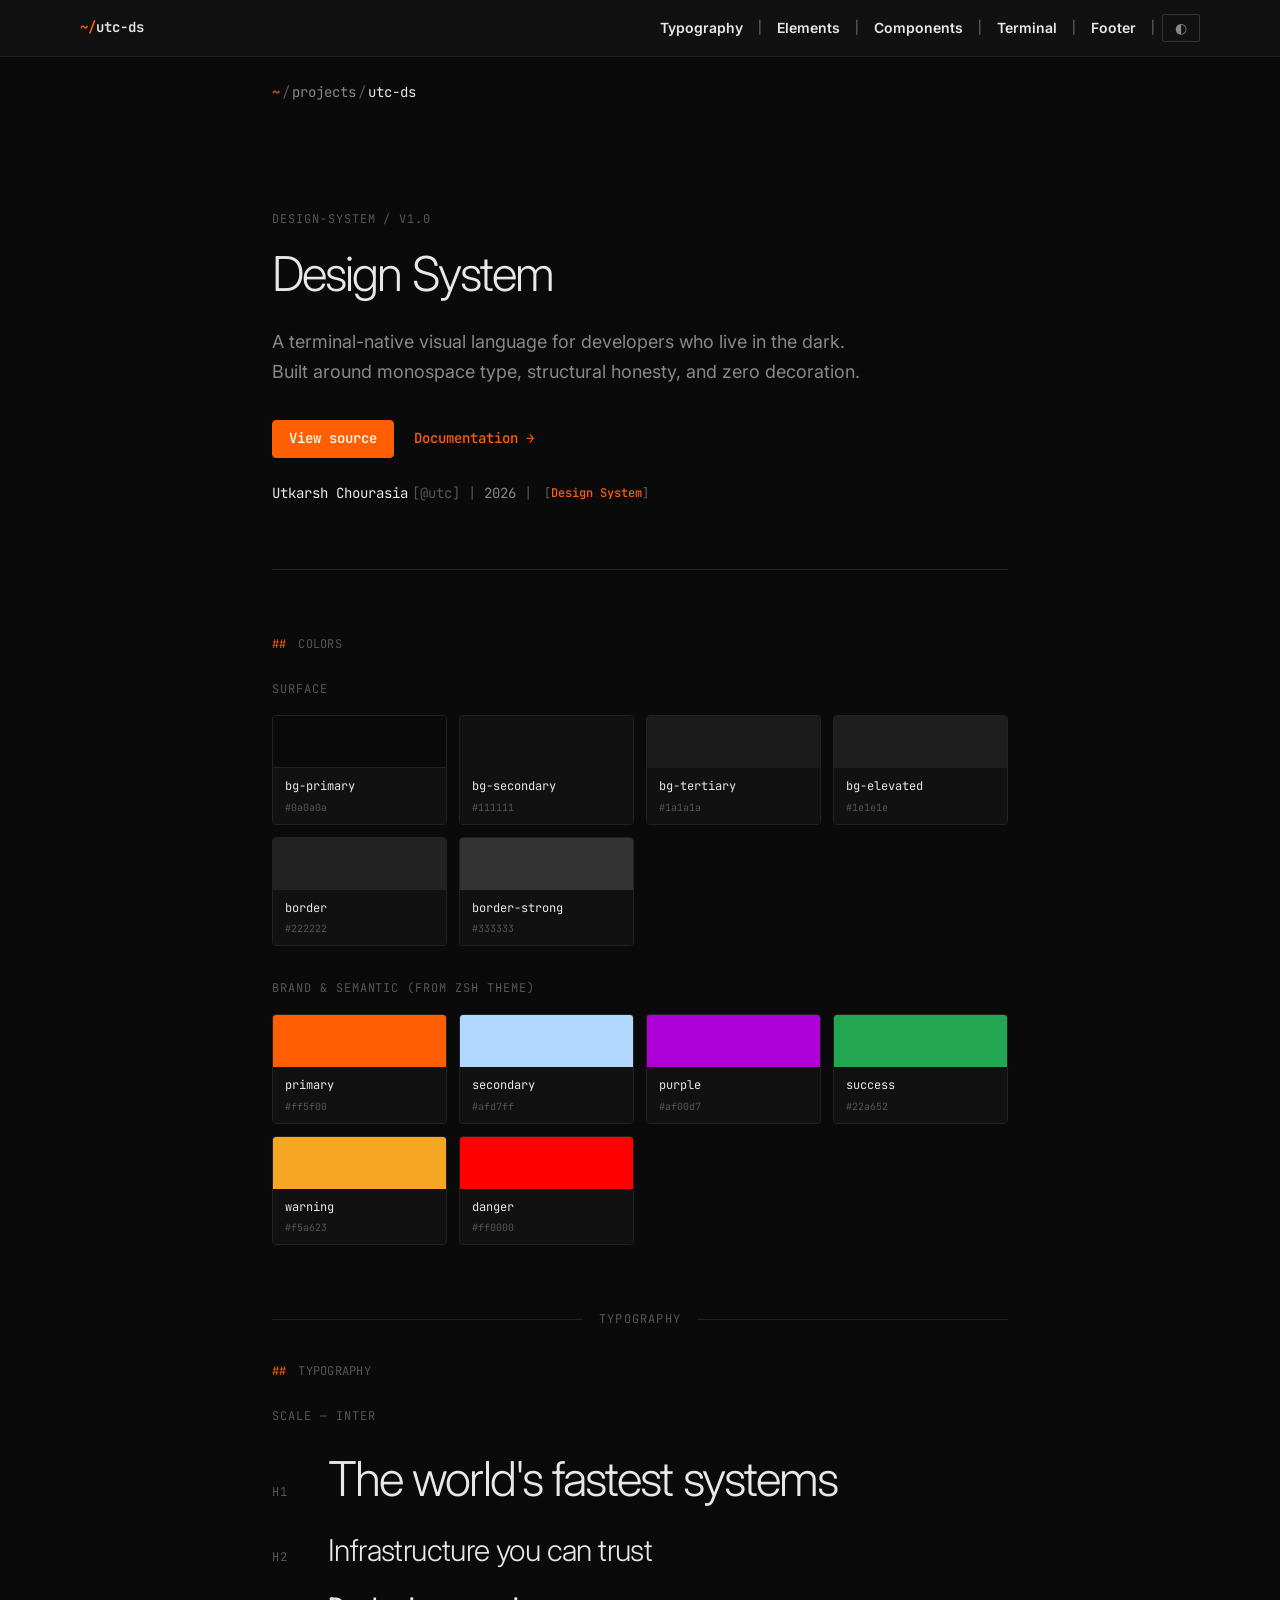
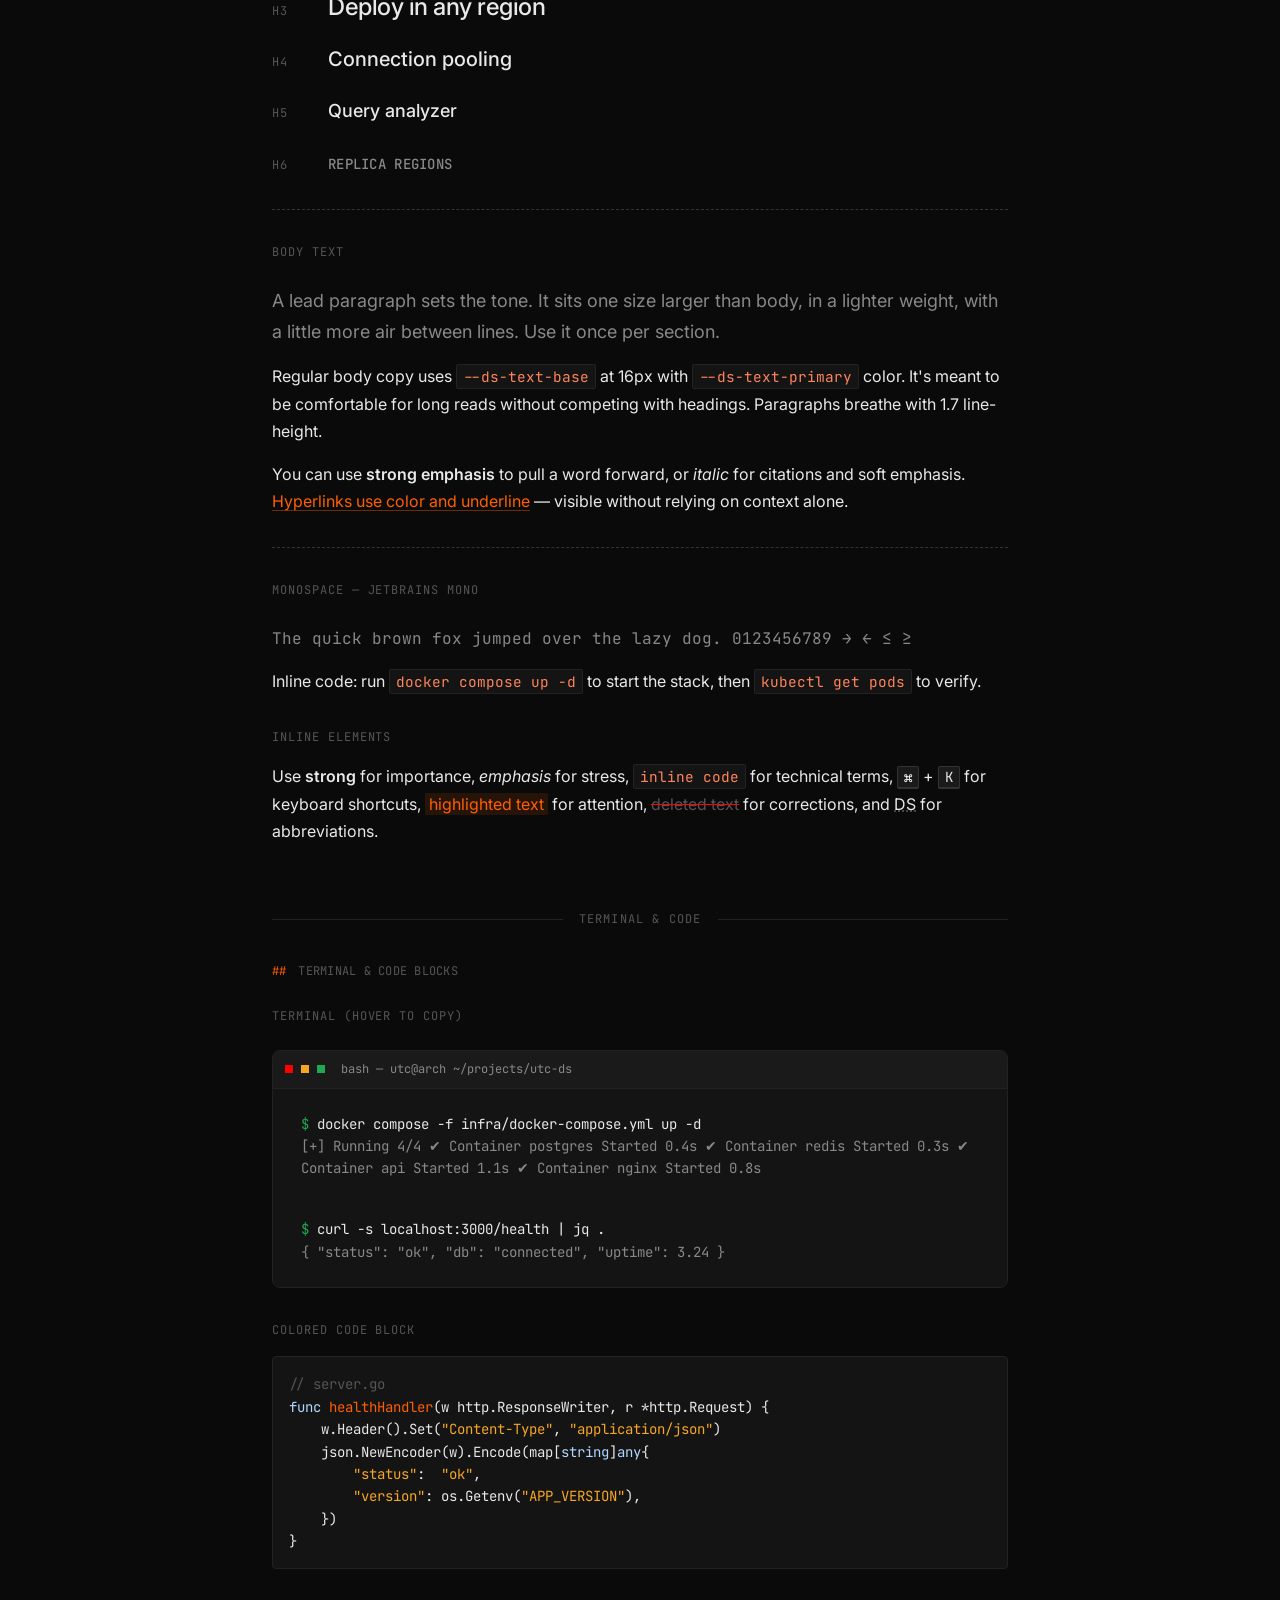
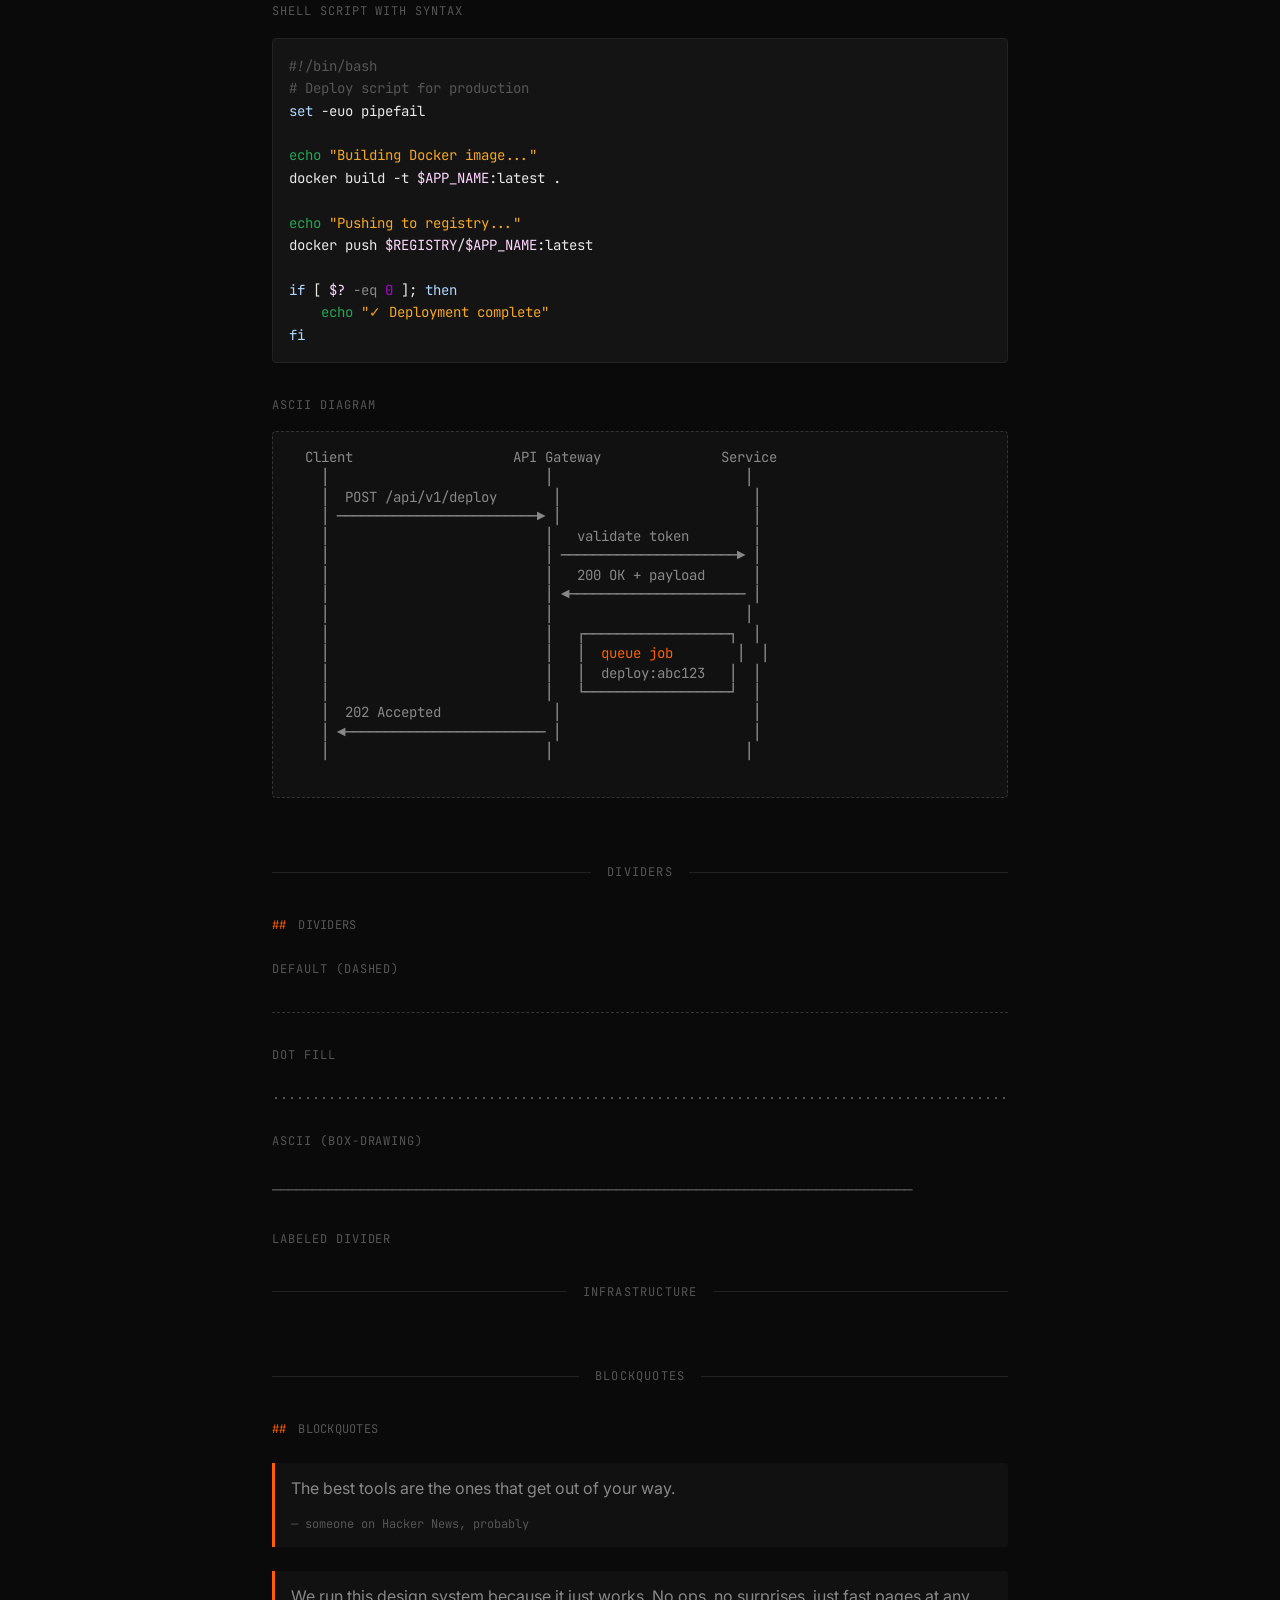
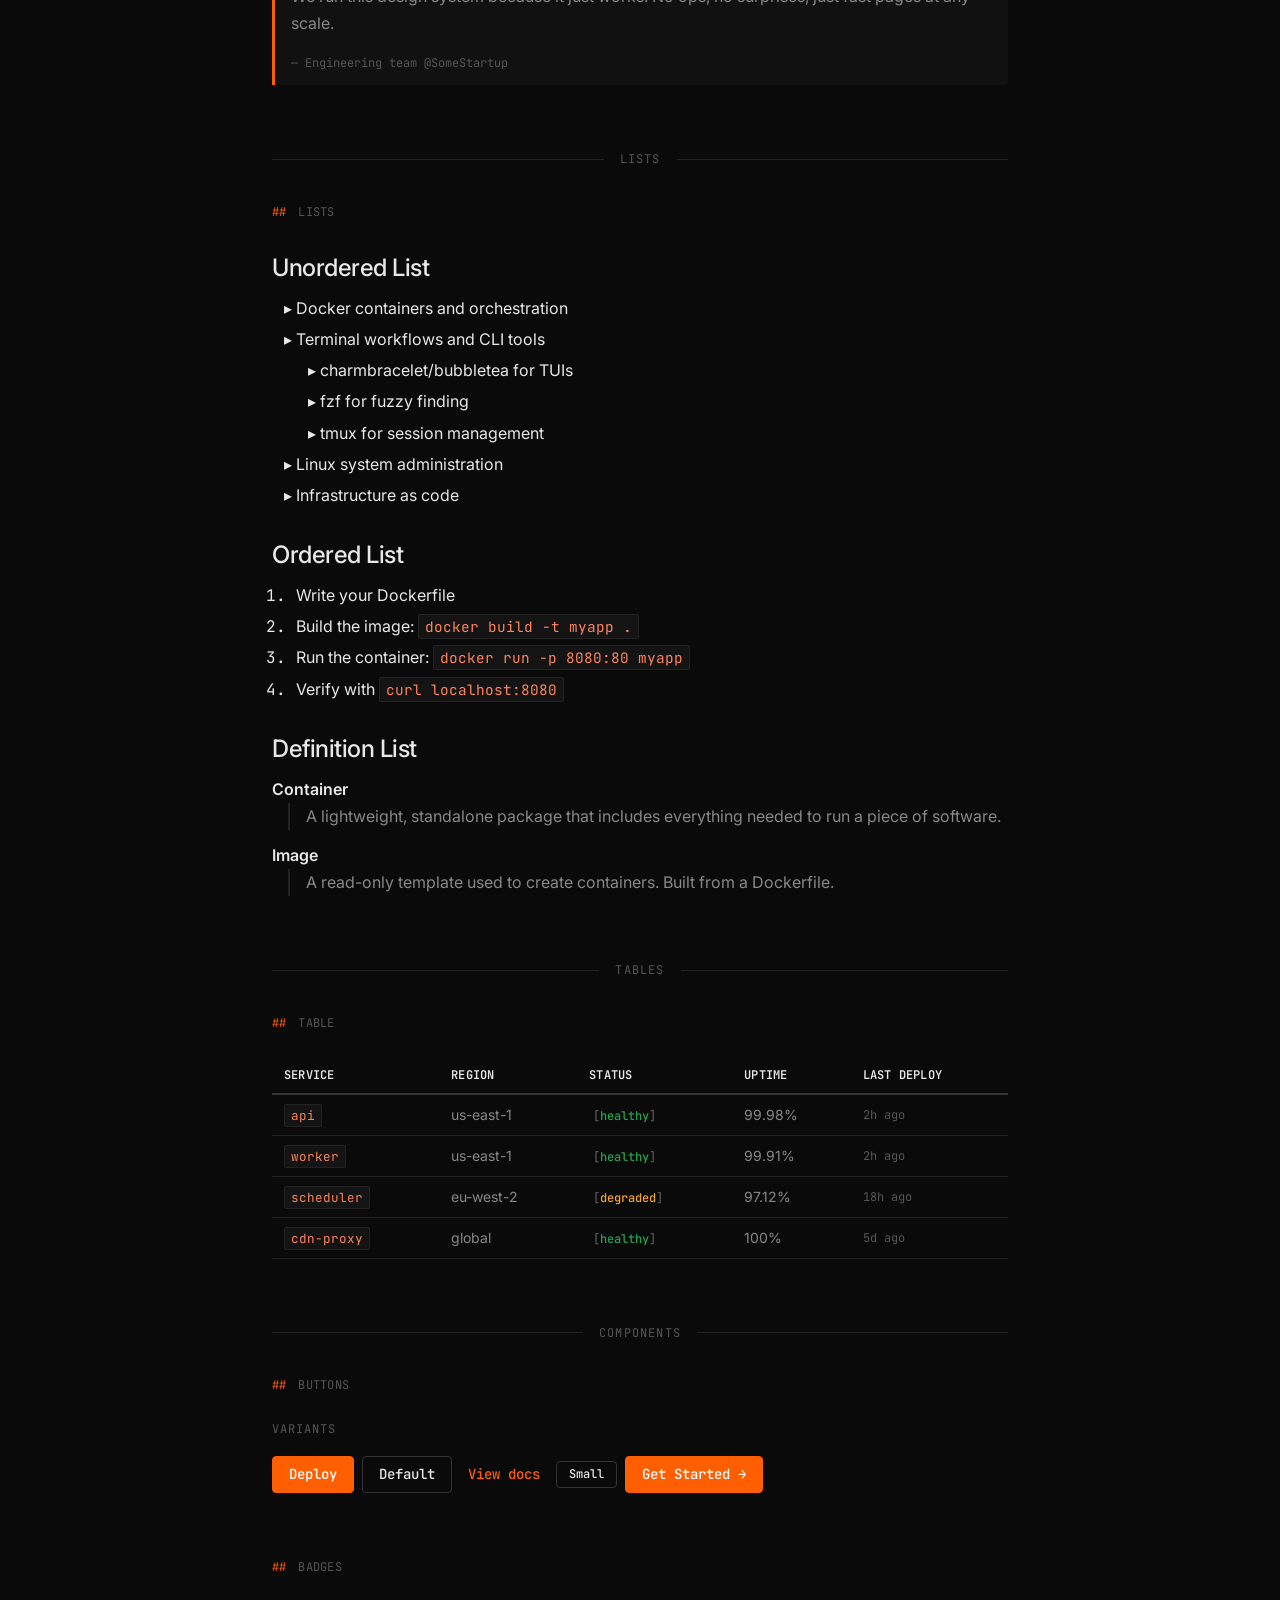
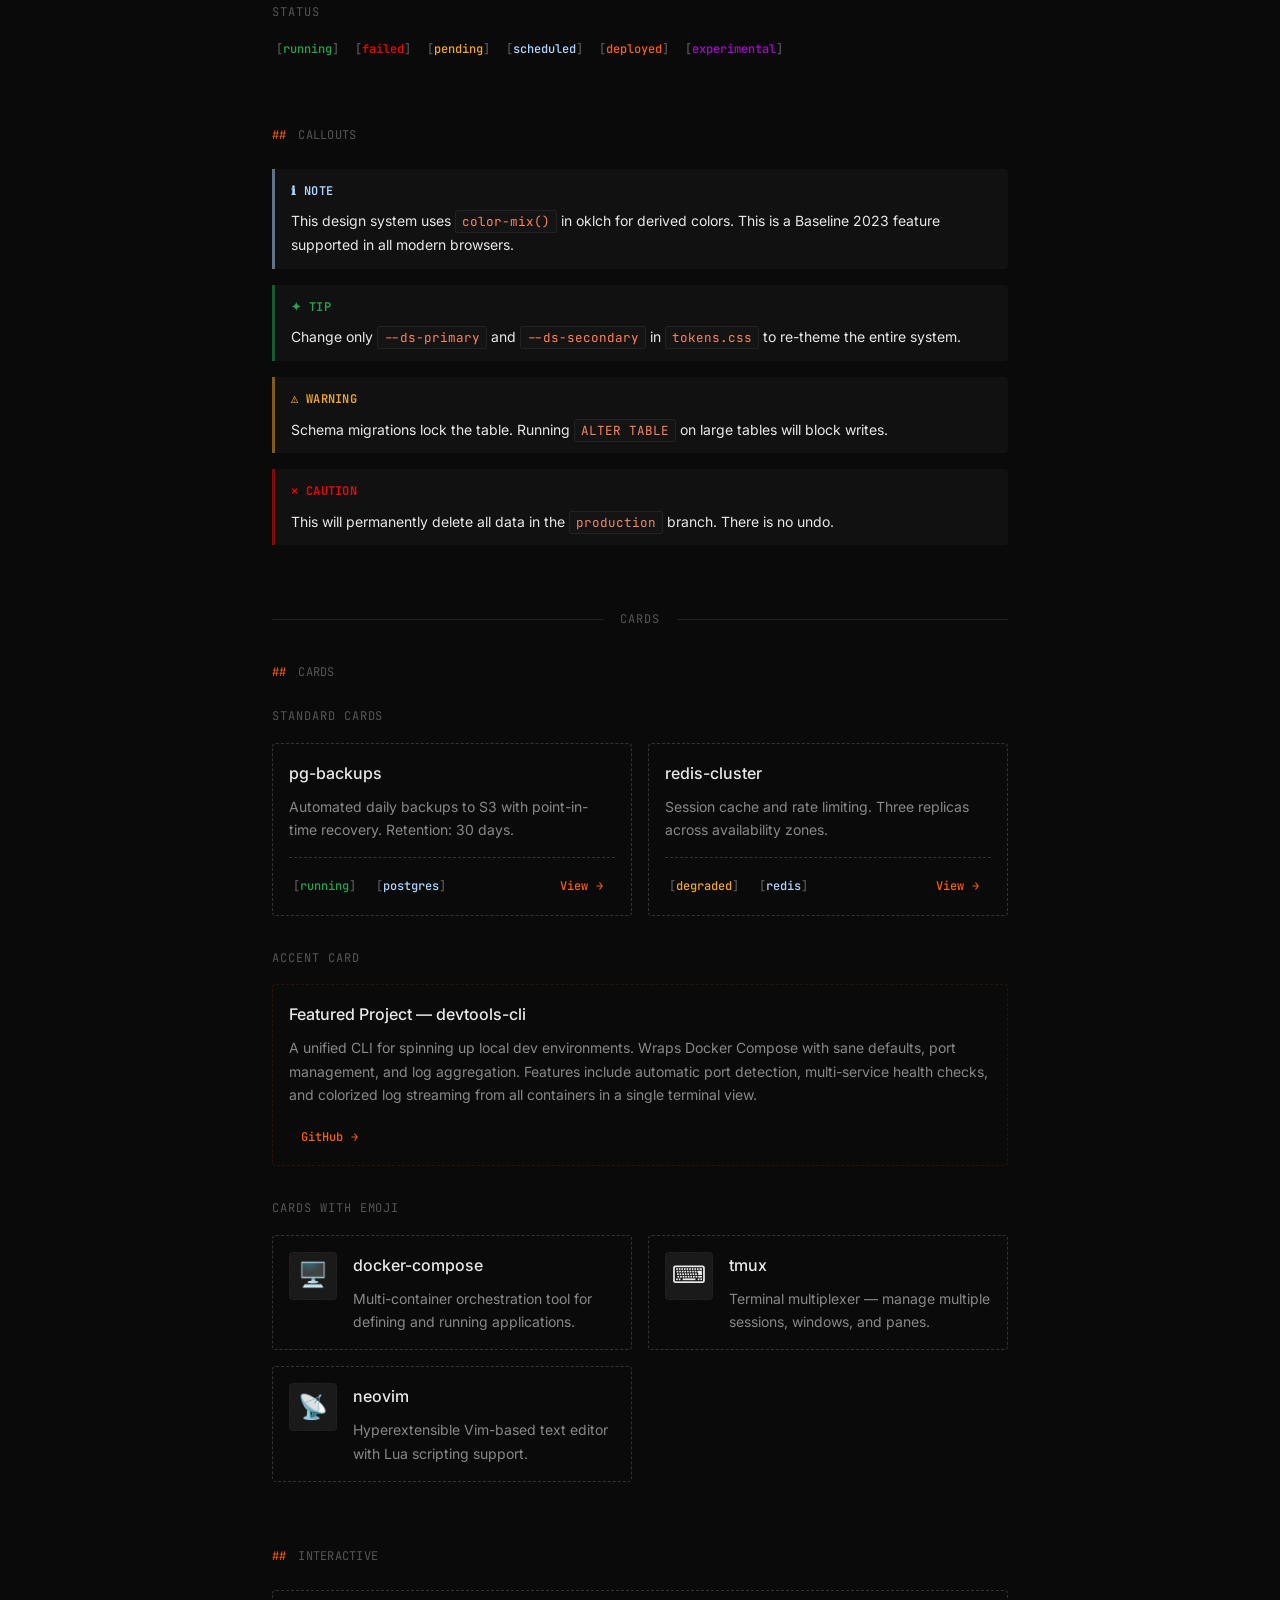
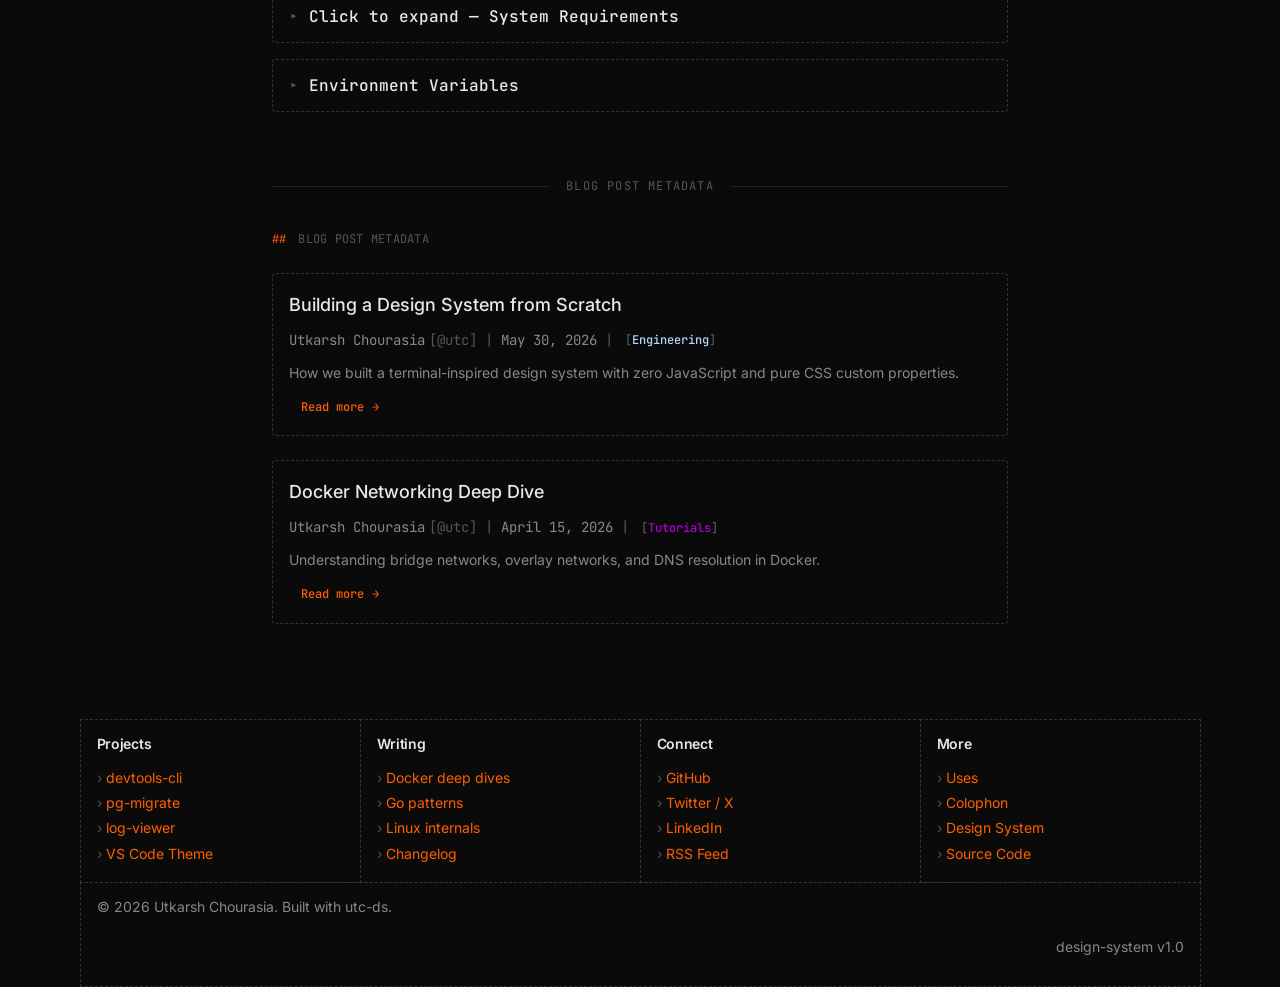
==== commit c73d4ff5: "v0.0.2-claude" ====
--- a/index.html
+++ b/index.html
@@ -82,6 +82,10 @@
     .theme-toggle:hover {
       border-color: var(--ds-primary);
       color: var(--ds-primary);
+    }
+    [data-theme="light"] .theme-toggle {
+      display: inline-block;
+      transform: scaleX(-1);
     }
     .page-hero {
       padding: var(--ds-space-24) 0 var(--ds-space-16);
@@ -127,7 +131,7 @@
         <span class="nav-sep">|</span>
         <a href="#footer-section" class="nav-link">Footer</a>
         <span class="nav-sep">|</span>
-        <button class="theme-toggle" id="theme-toggle" aria-label="Toggle dark/light theme">◐ theme</button>
+        <button class="theme-toggle" id="theme-toggle" aria-label="Toggle dark/light theme">◐</button>
       </div>
     </div>
   </nav>
@@ -508,7 +512,7 @@
          BADGES
          ═══════════════════════════════════════════════════════ -->
     <section class="showcase-section">
-      <div class="showcase-label">Badges &amp; Tags</div>
+      <div class="showcase-label">Badges</div>
 
       <div class="stack-6">
         <div>
@@ -592,30 +596,30 @@
           <p class="mono-label" style="margin-bottom: 1rem;">Accent card</p>
           <div class="card card-accent">
             <div class="card-title">Featured Project — devtools-cli</div>
-            <div class="card-body">A unified CLI for spinning up local dev environments. Wraps Docker Compose with sane defaults, port management, and log aggregation.</div>
+            <div class="card-body">A unified CLI for spinning up local dev environments. Wraps Docker Compose with sane defaults, port management, and log aggregation. Features include automatic port detection, multi-service health checks, and colorized log streaming from all containers in a single terminal view.</div>
             <div style="margin-top: var(--ds-space-4);"><a href="#" class="btn btn-ghost btn-sm arrow">GitHub</a></div>
           </div>
         </div>
 
         <div>
-          <p class="mono-label" style="margin-bottom: 1rem;">Image cards (with pixel-art placeholders)</p>
-          <div class="grid-3">
+          <p class="mono-label" style="margin-bottom: 1rem;">Cards with emoji</p>
+          <div class="card-grid">
             <div class="card card-image">
-              <div class="card-pixel-placeholder" data-pixel-placeholder>🖥️</div>
+              <div class="card-pixel-placeholder">🖥️</div>
               <div class="card-content">
                 <div class="card-title">docker-compose</div>
                 <div class="card-body">Multi-container orchestration tool for defining and running applications.</div>
               </div>
             </div>
             <div class="card card-image">
-              <div class="card-pixel-placeholder" data-pixel-placeholder>⌨️</div>
+              <div class="card-pixel-placeholder">⌨️</div>
               <div class="card-content">
                 <div class="card-title">tmux</div>
                 <div class="card-body">Terminal multiplexer — manage multiple sessions, windows, and panes.</div>
               </div>
             </div>
             <div class="card card-image">
-              <div class="card-pixel-placeholder" data-pixel-placeholder>📡</div>
+              <div class="card-pixel-placeholder">📡</div>
               <div class="card-content">
                 <div class="card-title">neovim</div>
                 <div class="card-body">Hyperextensible Vim-based text editor with Lua scripting support.</div>
@@ -658,41 +662,41 @@
       <div class="showcase-label">Blog Post Metadata</div>
 
       <div class="stack-6">
-        <div class="card">
-          <div class="card-title" style="font-size: var(--ds-text-lg);"><a href="#" style="text-decoration: none; color: var(--ds-text-primary);">Building a Design System from Scratch</a></div>
+        <a href="#" class="card card-blog" style="display: block; text-decoration: none; color: inherit;">
+          <div class="card-title" style="font-size: var(--ds-text-lg); color: var(--ds-text-primary);">Building a Design System from Scratch</div>
           <div class="meta" style="margin-top: var(--ds-space-2);">
-            <a href="#">Utkarsh Chourasia</a>
-            <a href="#" class="handle">[@utc]</a>
+            <span>Utkarsh Chourasia</span>
+            <span class="handle">[@utc]</span>
             <span class="sep">|</span>
             <time>May 30, 2026</time>
             <span class="sep">|</span>
             <span class="badge badge-info">Engineering</span>
           </div>
-          <div class="card-body" style="margin-top: var(--ds-space-3);">
+          <div class="card-body" style="margin-top: var(--ds-space-2);">
             How we built a terminal-inspired design system with zero JavaScript and pure CSS custom properties.
           </div>
-          <div style="margin-top: var(--ds-space-3);">
-            <a href="#" class="btn btn-ghost btn-sm arrow">Read more</a>
-          </div>
-        </div>
-
-        <div class="card">
-          <div class="card-title" style="font-size: var(--ds-text-lg);"><a href="#" style="text-decoration: none; color: var(--ds-text-primary);">Docker Networking Deep Dive</a></div>
+          <div style="margin-top: var(--ds-space-2);">
+            <span class="btn btn-ghost btn-sm arrow">Read more</span>
+          </div>
+        </a>
+
+        <a href="#" class="card card-blog" style="display: block; text-decoration: none; color: inherit;">
+          <div class="card-title" style="font-size: var(--ds-text-lg); color: var(--ds-text-primary);">Docker Networking Deep Dive</div>
           <div class="meta" style="margin-top: var(--ds-space-2);">
-            <a href="#">Utkarsh Chourasia</a>
-            <a href="#" class="handle">[@utc]</a>
+            <span>Utkarsh Chourasia</span>
+            <span class="handle">[@utc]</span>
             <span class="sep">|</span>
             <time>April 15, 2026</time>
             <span class="sep">|</span>
             <span class="badge badge-purple">Tutorials</span>
           </div>
-          <div class="card-body" style="margin-top: var(--ds-space-3);">
+          <div class="card-body" style="margin-top: var(--ds-space-2);">
             Understanding bridge networks, overlay networks, and DNS resolution in Docker.
           </div>
-          <div style="margin-top: var(--ds-space-3);">
-            <a href="#" class="btn btn-ghost btn-sm arrow">Read more</a>
-          </div>
-        </div>
+          <div style="margin-top: var(--ds-space-2);">
+            <span class="btn btn-ghost btn-sm arrow">Read more</span>
+          </div>
+        </a>
       </div>
     </section>
 
@@ -786,13 +790,7 @@
       });
     });
 
-    // Pixel-art placeholder: randomly assign game-pixel emoji
-    const pixelEmojis = ['🖥️', '⌨️', '🎮', '📡', '🔧', '⚙️', '🧩', '📦', '🗄️', '💾', '🔌', '🛠️'];
-    document.querySelectorAll('[data-pixel-placeholder]').forEach(el => {
-      if (!el.textContent.trim()) {
-        el.textContent = pixelEmojis[Math.floor(Math.random() * pixelEmojis.length)];
-      }
-    });
+
   </script>
 
 </body>
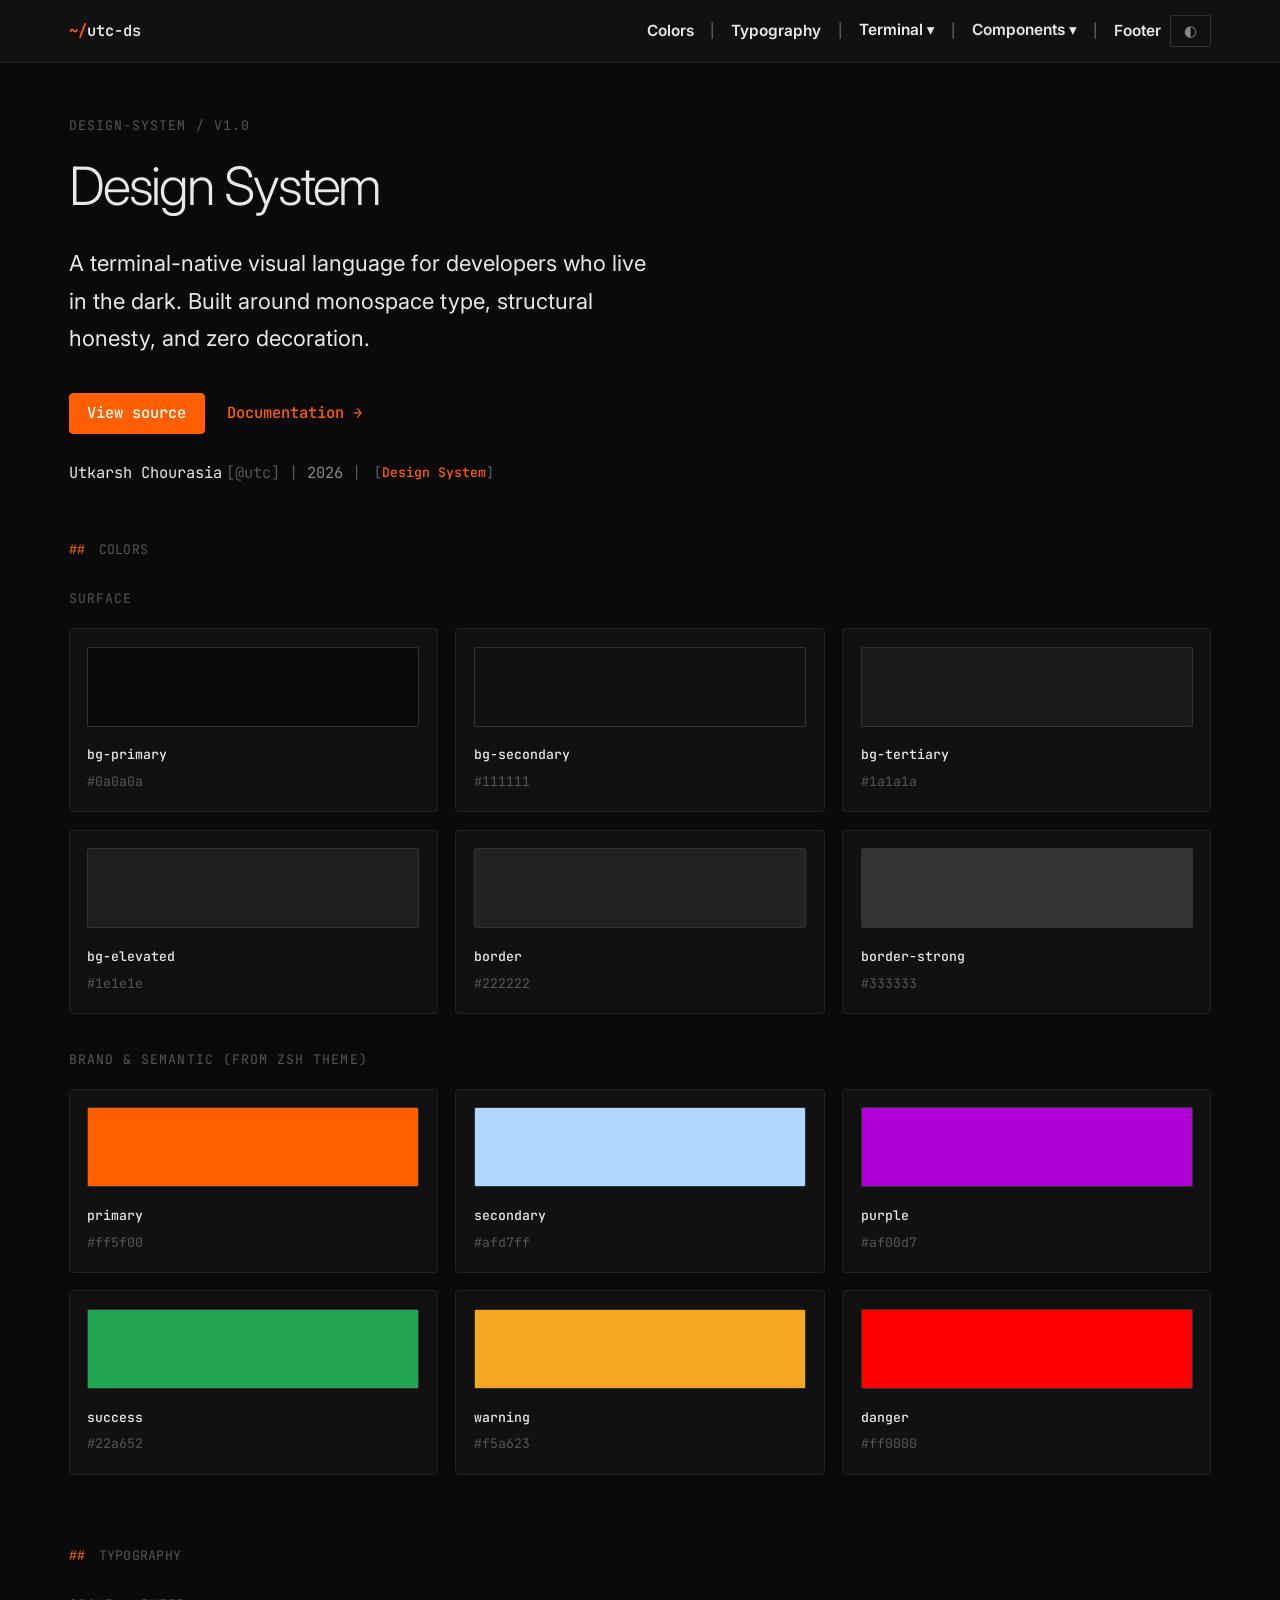
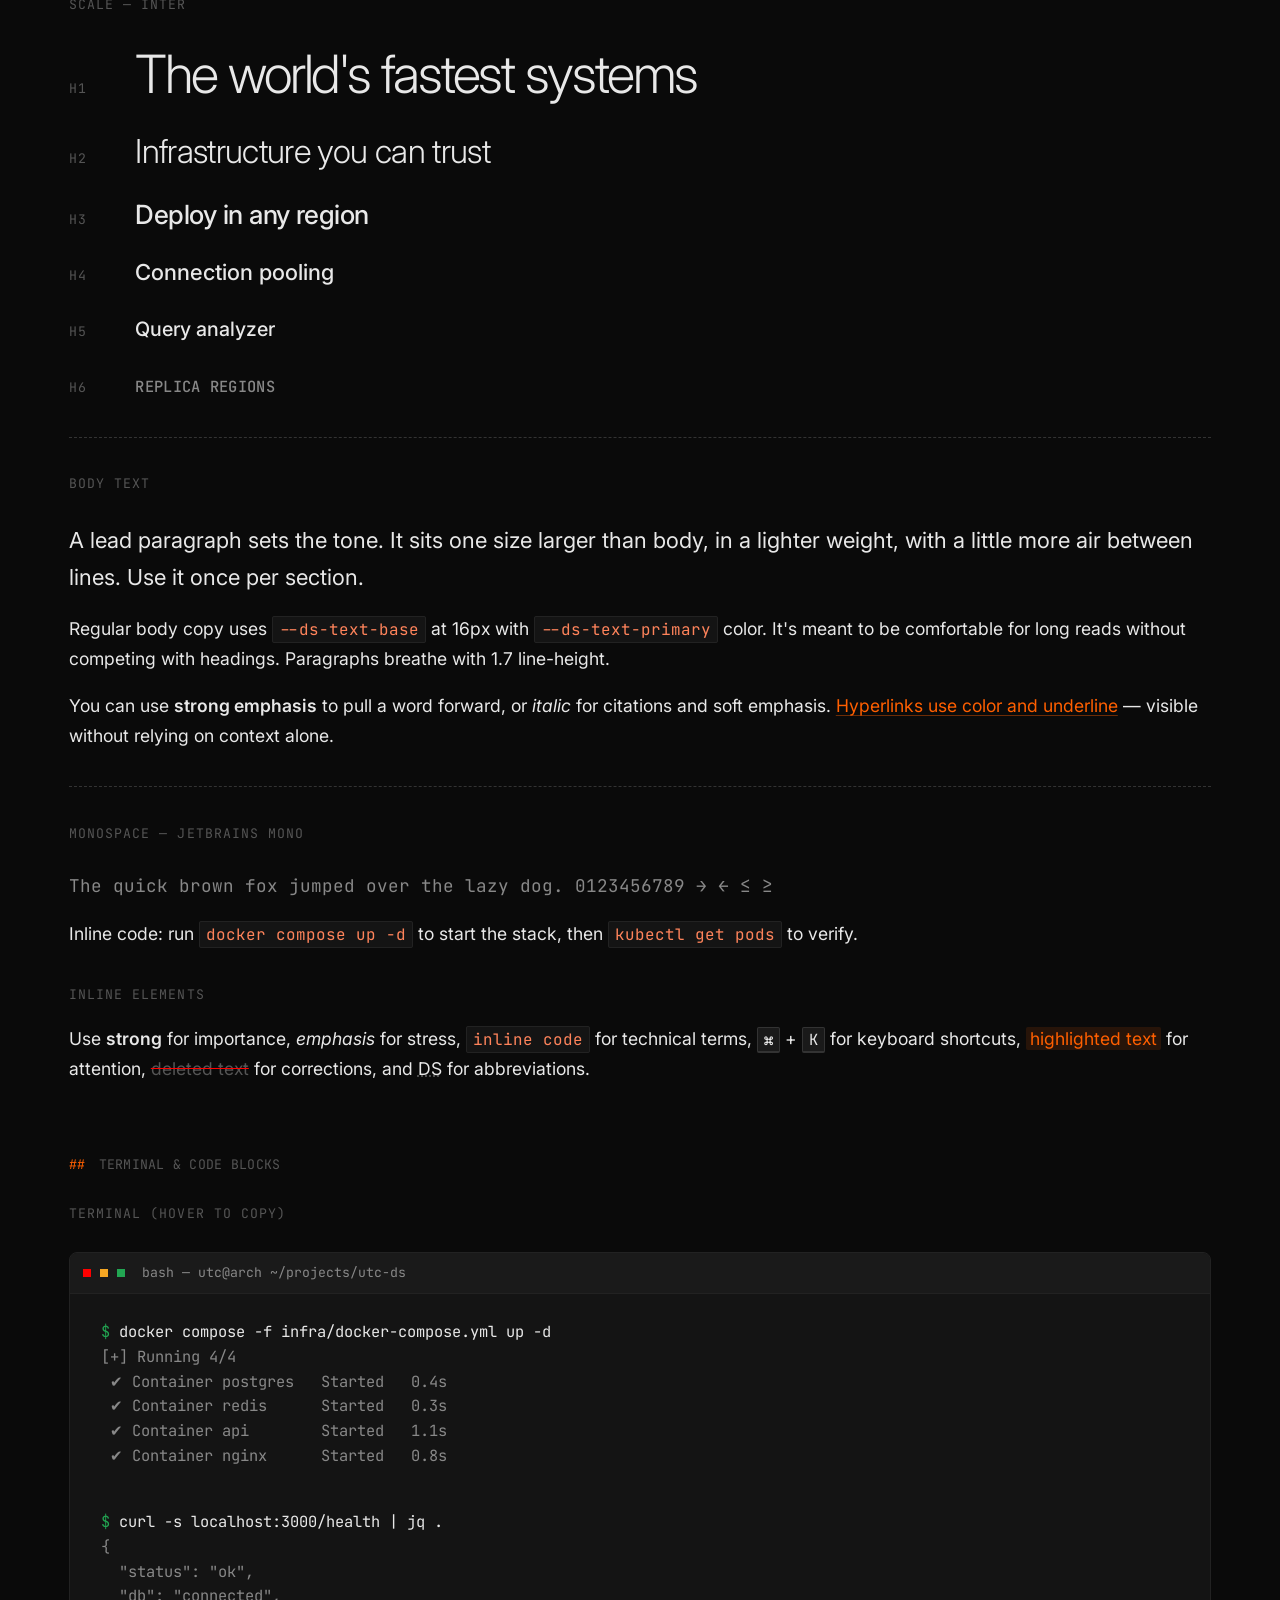
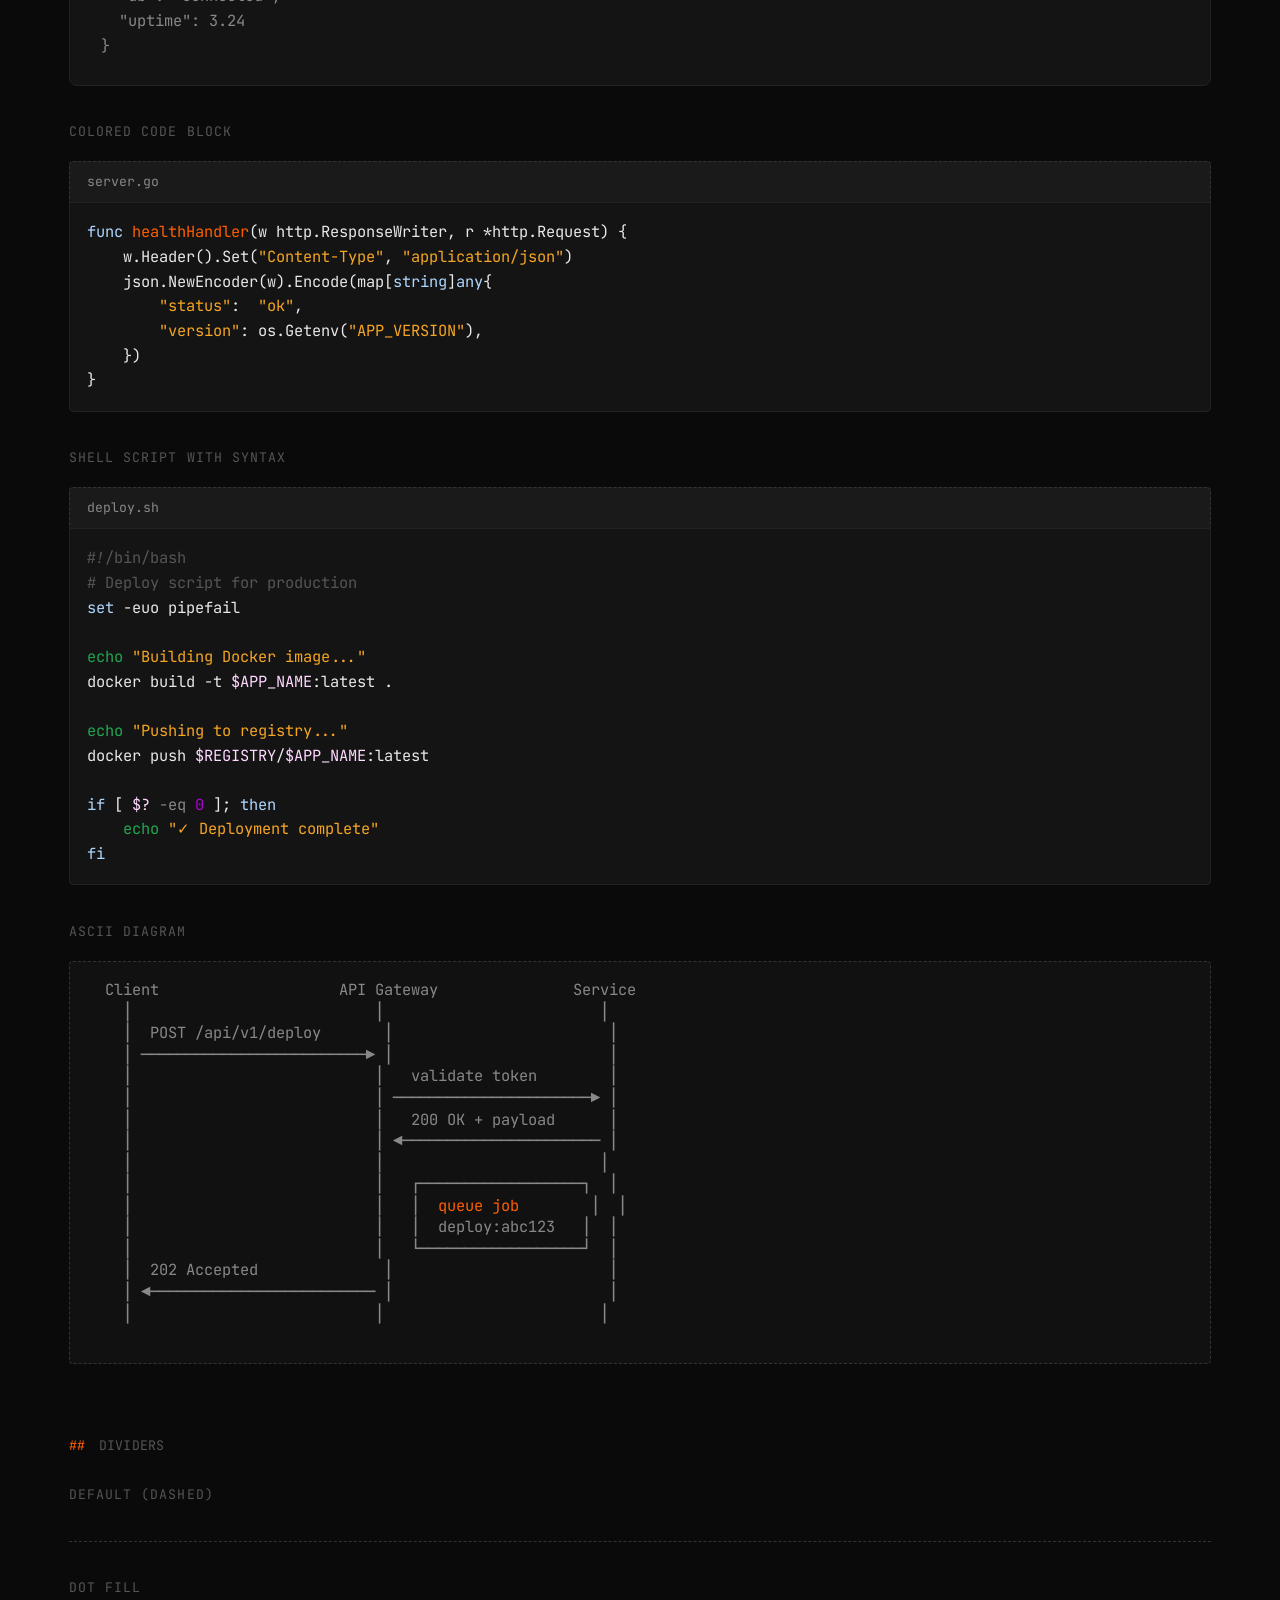
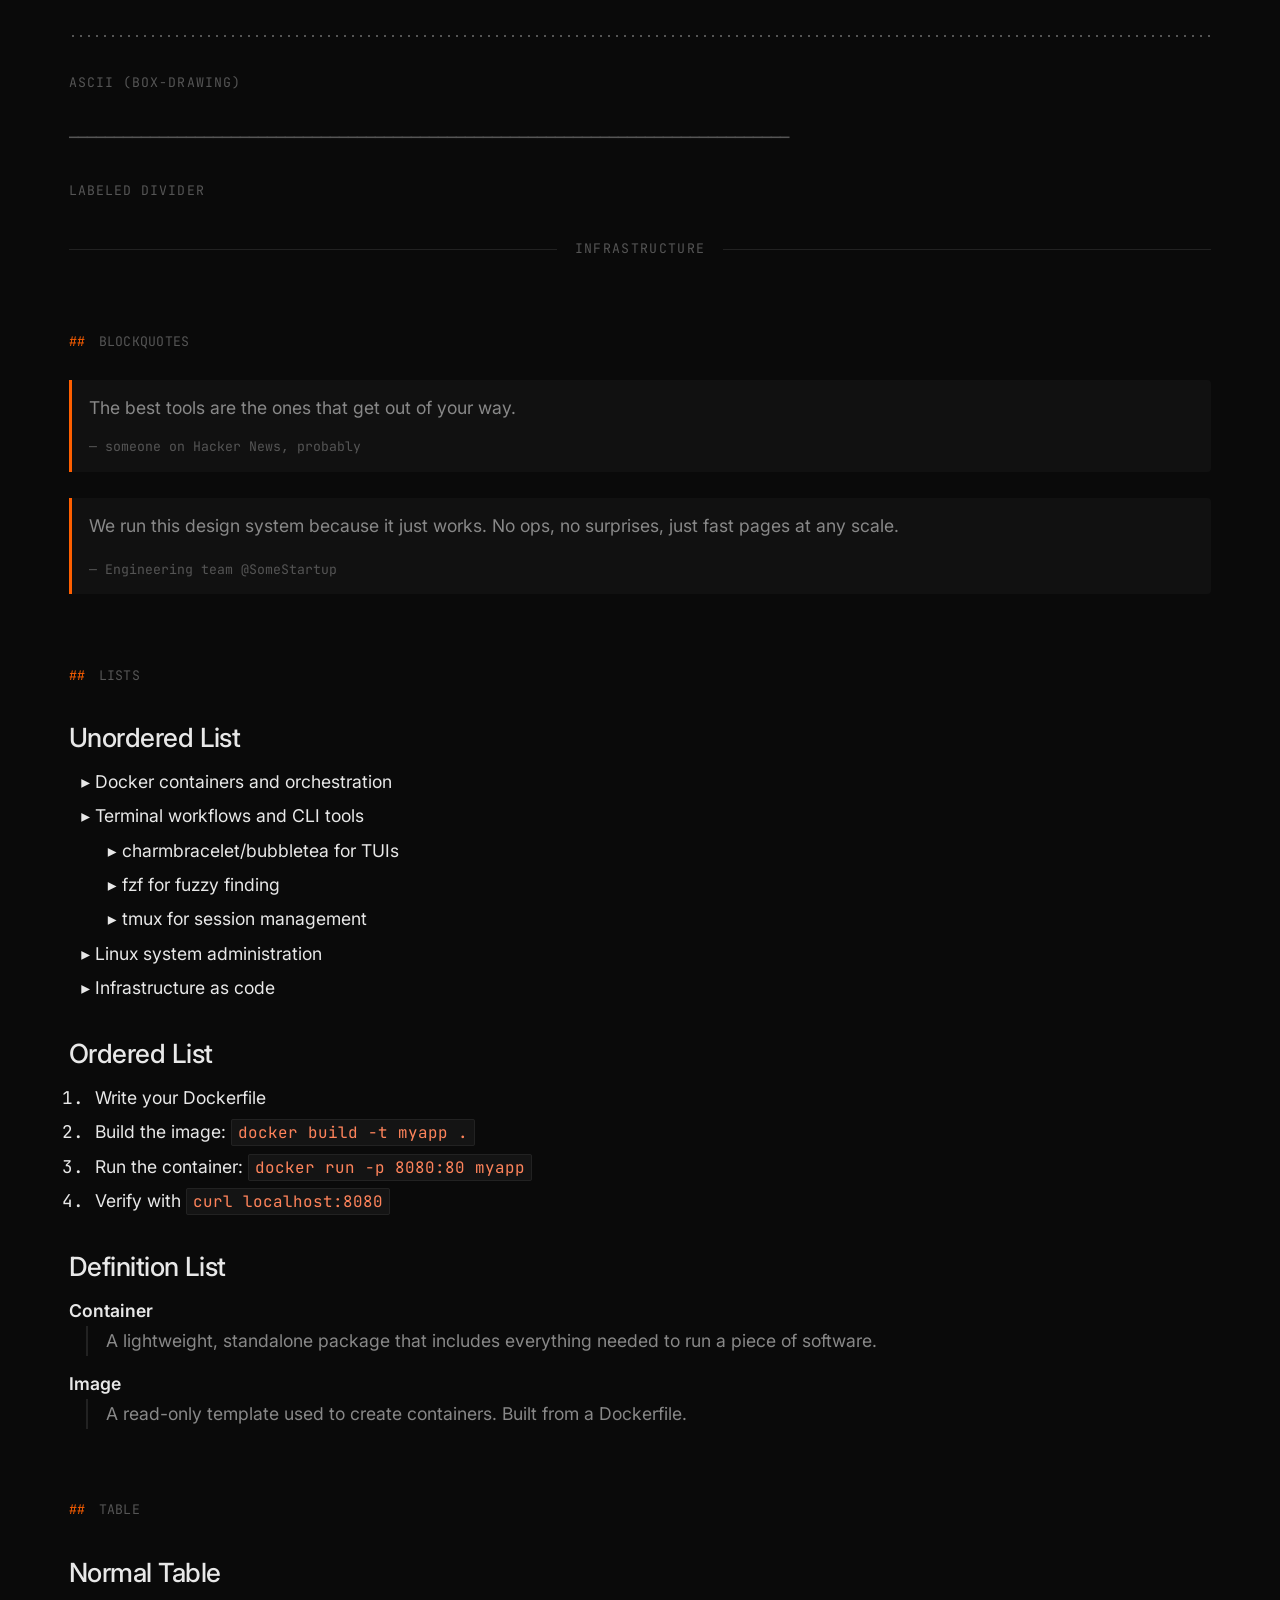
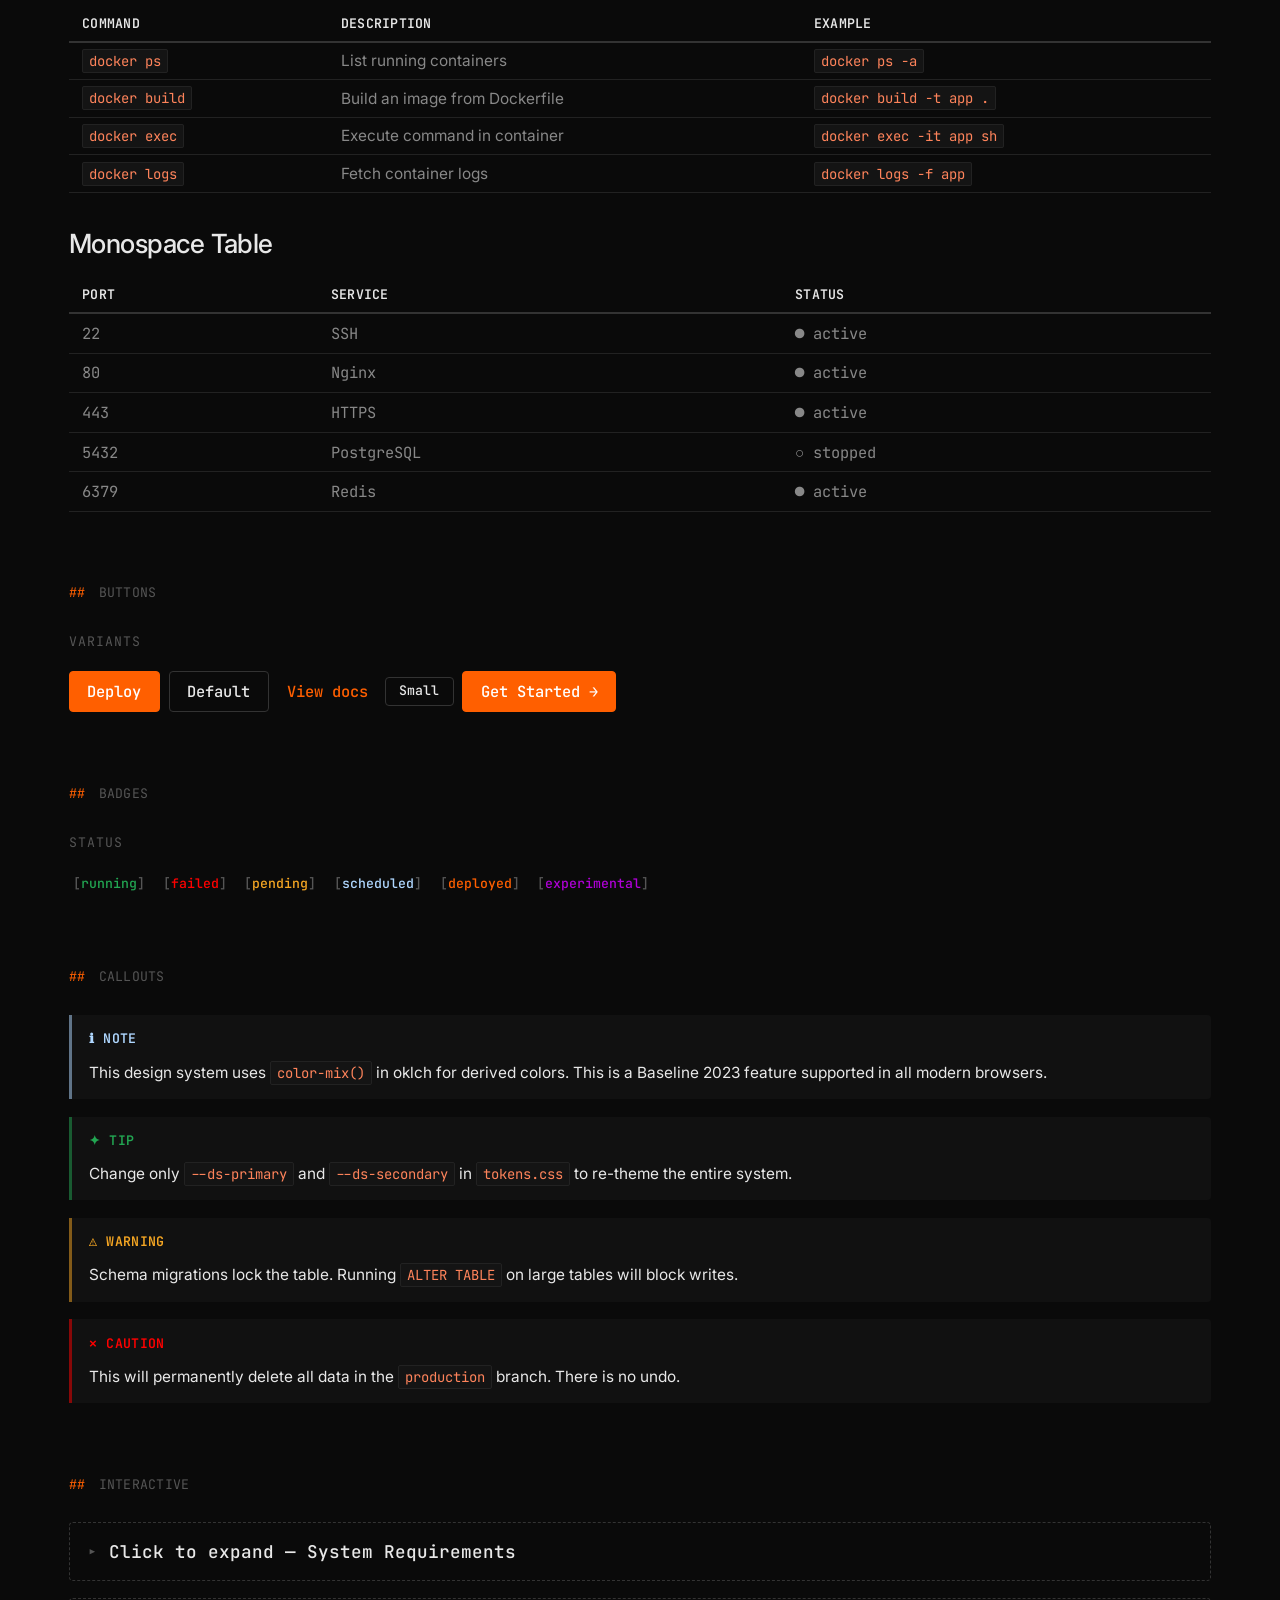
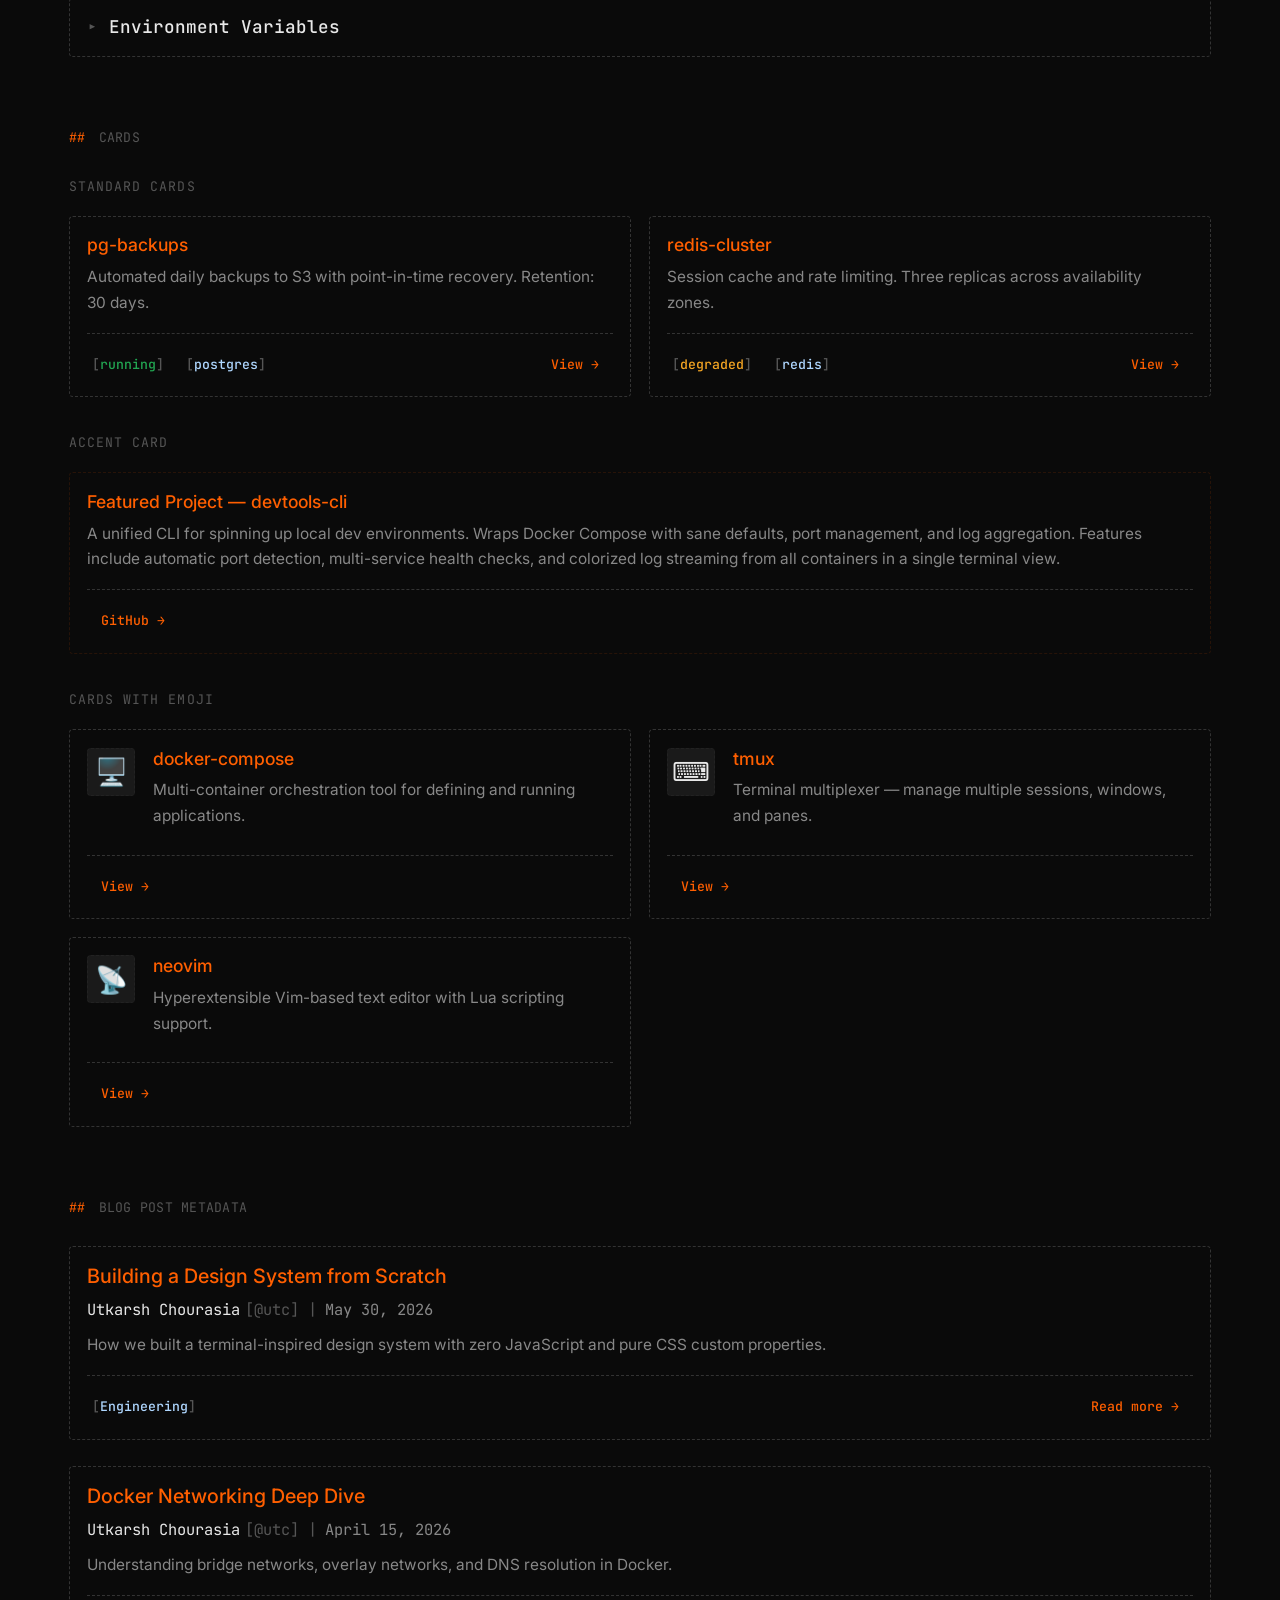
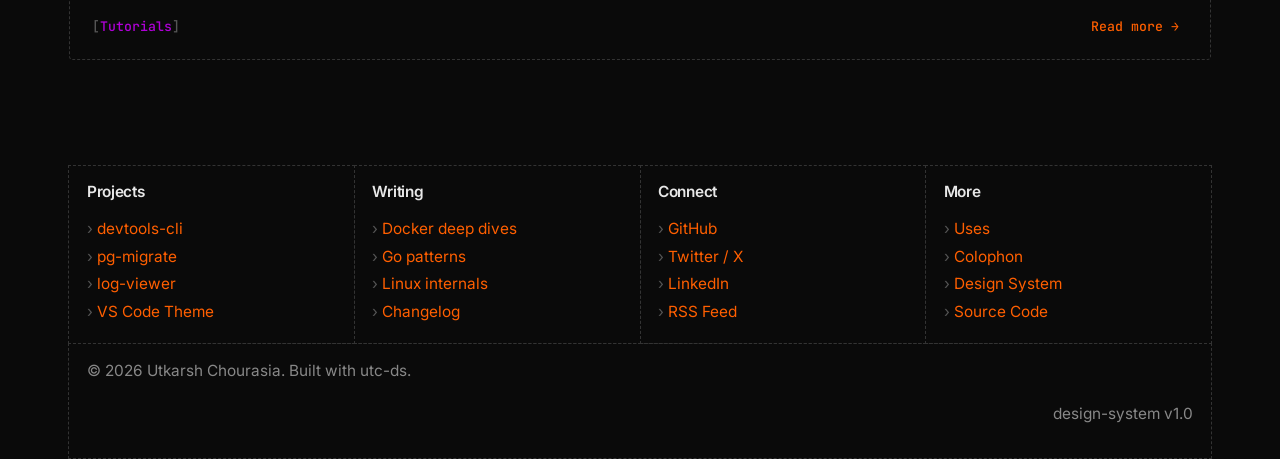
==== commit 735a6be8: "v0.0.6(squash) commit e2ed4f1472cb2818c9d9b14e6673cd264711af7d Author: Utkarsh Chourasia <5.utkarshc" ====
--- a/index.html
+++ b/index.html
@@ -1,314 +1,548 @@
-<!DOCTYPE html>
 <html lang="en">
-<head>
-  <meta charset="UTF-8">
-  <meta name="viewport" content="width=device-width, initial-scale=1.0">
-  <title>utc-ds — Design System Showcase</title>
-  <meta name="description" content="A terminal-inspired design system for developer portfolios and project websites.">
-  <link rel="stylesheet" href="utc-ds.css">
-  <style>
-    /* Showcase-specific styles */
-    .showcase-section {
-      margin-bottom: var(--ds-space-16);
-    }
-    .showcase-label {
-      font-family: var(--ds-font-mono);
-      font-size: var(--ds-text-xs);
-      color: var(--ds-text-tertiary);
-      text-transform: uppercase;
-      letter-spacing: var(--ds-tracking-wide);
-      margin-bottom: var(--ds-space-6);
-      display: flex;
-      align-items: center;
-      gap: var(--ds-space-3);
-    }
-    .showcase-label::before {
-      content: '##';
-      color: var(--ds-primary);
-    }
-    .swatch-grid {
-      display: grid;
-      grid-template-columns: repeat(auto-fill, minmax(140px, 1fr));
-      gap: var(--ds-space-3);
-      margin-bottom: var(--ds-space-4);
-    }
-    .swatch {
-      border-radius: var(--ds-radius);
-      overflow: hidden;
-      border: 1px solid var(--ds-border);
-    }
-    .swatch-color {
-      height: 52px;
-    }
-    .swatch-info {
-      padding: var(--ds-space-2) var(--ds-space-3);
-      background: var(--ds-bg-secondary);
-    }
-    .swatch-name {
-      font-family: var(--ds-font-mono);
-      font-size: var(--ds-text-xs);
-      color: var(--ds-text-primary);
-    }
-    .swatch-value {
-      font-family: var(--ds-font-mono);
-      font-size: 10px;
-      color: var(--ds-text-tertiary);
-      margin-top: 2px;
-    }
-    .btn-row {
-      display: flex;
-      flex-wrap: wrap;
-      gap: var(--ds-space-2);
-      align-items: center;
-      margin-bottom: var(--ds-space-4);
-    }
-    .badge-row {
-      display: flex;
-      flex-wrap: wrap;
-      gap: var(--ds-space-2);
-      align-items: center;
-    }
-    .theme-toggle {
-      background: none;
-      border: 1px solid var(--ds-border-strong);
-      color: var(--ds-text-secondary);
-      font-family: var(--ds-font-mono);
-      font-size: var(--ds-text-sm);
-      padding: var(--ds-space-1) var(--ds-space-3);
-      cursor: pointer;
-      border-radius: var(--ds-radius-sm);
-      transition: all var(--ds-transition);
-    }
-    .theme-toggle:hover {
-      border-color: var(--ds-primary);
-      color: var(--ds-primary);
-    }
-    [data-theme="light"] .theme-toggle {
-      display: inline-block;
-      transform: scaleX(-1);
-    }
-    .page-hero {
-      padding: var(--ds-space-24) 0 var(--ds-space-16);
-      border-bottom: 1px solid var(--ds-border);
-    }
-    .stack-4 > * + * { margin-top: var(--ds-space-4); }
-    .stack-6 > * + * { margin-top: var(--ds-space-6); }
-    .stack-8 > * + * { margin-top: var(--ds-space-8); }
-    .mono-label {
-      font-family: var(--ds-font-mono);
-      font-size: var(--ds-text-xs);
-      color: var(--ds-text-tertiary);
-      letter-spacing: 0.08em;
-      text-transform: uppercase;
-    }
-    .row { display: flex; align-items: center; flex-wrap: wrap; gap: var(--ds-space-3); }
-
-    /* Pixel art emoji placeholders for cards */
-    .pixel-art { image-rendering: pixelated; font-size: 3rem; line-height: 1; }
-  </style>
-</head>
-<body>
-
-  <!-- ═══════════════════════════════════════════════════════════
+
+  <head>
+    <meta charset="UTF-8">
+    <meta content="width=device-width, initial-scale=1.0" name="viewport">
+    <title>utc-ds — Design System Showcase</title>
+    <meta content="A terminal-inspired design system for developer portfolios and project websites." name="description">
+    <link href="utc-ds.css" rel="stylesheet">
+    <style>
+      /* Showcase-specific styles */
+      .showcase-section {
+        margin-bottom: var(--ds-space-16);
+      }
+
+      .showcase-label {
+        font-family: var(--ds-font-mono);
+        font-size: var(--ds-text-xs);
+        color: var(--ds-text-tertiary);
+        text-transform: uppercase;
+        letter-spacing: var(--ds-tracking-wide);
+        margin-bottom: var(--ds-space-6);
+        display: flex;
+        align-items: center;
+        gap: var(--ds-space-3);
+      }
+
+      .showcase-label::before {
+        content: '##';
+        color: var(--ds-primary);
+      }
+
+      .swatch-grid {
+        display: grid;
+        grid-template-columns: repeat(3, 1fr);
+        gap: var(--ds-space-4);
+        margin-bottom: var(--ds-space-6);
+      }
+
+      @media (max-width: 768px) {
+        .swatch-grid {
+          grid-template-columns: repeat(2, 1fr);
+        }
+      }
+
+      @media (max-width: 480px) {
+        .swatch-grid {
+          grid-template-columns: 1fr;
+        }
+      }
+
+      .swatch {
+        background: var(--ds-bg-secondary);
+        border: 1px solid var(--ds-border);
+        border-radius: var(--ds-radius);
+        padding: var(--ds-space-4);
+        display: flex;
+        flex-direction: column;
+        gap: var(--ds-space-4);
+      }
+
+      .swatch-color {
+        height: 80px;
+        width: 100%;
+        border-radius: var(--ds-radius-sm);
+        border: 1px solid var(--ds-border-strong);
+      }
+
+      .swatch-info {
+        display: flex;
+        flex-direction: column;
+        gap: var(--ds-space-1);
+        font-family: var(--ds-font-mono);
+      }
+
+      .swatch-name {
+        font-size: var(--ds-text-xs);
+        font-weight: var(--ds-weight-medium);
+        color: var(--ds-text-primary);
+      }
+
+      .swatch-value {
+        font-size: var(--ds-text-xs);
+        color: var(--ds-text-tertiary);
+      }
+
+      .swatch-value .light-value {
+        display: none;
+      }
+
+      .swatch-value .dark-value {
+        display: inline;
+      }
+
+      [data-theme="light"] .swatch-value .light-value {
+        display: inline;
+      }
+
+      [data-theme="light"] .swatch-value .dark-value {
+        display: none;
+      }
+
+      .btn-row {
+        display: flex;
+        flex-wrap: wrap;
+        gap: var(--ds-space-2);
+        align-items: center;
+        margin-bottom: var(--ds-space-4);
+      }
+
+      .badge-row {
+        display: flex;
+        flex-wrap: wrap;
+        gap: var(--ds-space-2);
+        align-items: center;
+      }
+
+      /* Dropdown Navigation Styles */
+      .dropdown {
+        position: relative;
+        display: inline-block;
+      }
+
+      .dropdown-content {
+        display: none;
+        position: absolute;
+        left: 0;
+        top: 100%;
+        background: var(--ds-bg-elevated);
+        border: 1px dashed var(--ds-border-strong);
+        border-radius: var(--ds-radius-sm);
+        min-width: 140px;
+        z-index: 1000;
+        box-shadow: 0 4px 12px rgba(0, 0, 0, 0.5);
+        padding: var(--ds-space-2) 0;
+        text-align: left;
+      }
+
+      .dropdown-content::before {
+        content: '';
+        position: absolute;
+        left: 0;
+        right: 0;
+        top: -15px;
+        height: 15px;
+      }
+
+      .dropdown:hover .dropdown-content,
+      .dropdown:focus-within .dropdown-content {
+        display: block;
+      }
+
+      .dropdown-item {
+        display: block;
+        padding: var(--ds-space-1) var(--ds-space-4);
+        color: var(--ds-text-secondary);
+        font-family: var(--ds-font-mono);
+        font-size: var(--ds-text-xs);
+        text-decoration: none;
+        transition: all var(--ds-transition);
+        white-space: nowrap;
+      }
+
+      .dropdown-item:hover {
+        background: var(--ds-primary-subtle);
+        color: var(--ds-primary);
+      }
+
+      .theme-toggle {
+        background: none;
+        border: 1px solid var(--ds-border-strong);
+        color: var(--ds-text-secondary);
+        font-family: var(--ds-font-mono);
+        font-size: var(--ds-text-sm);
+        padding: var(--ds-space-1) var(--ds-space-3);
+        cursor: pointer;
+        border-radius: var(--ds-radius-sm);
+        transition: all var(--ds-transition);
+      }
+
+      .theme-toggle:hover {
+        border-color: var(--ds-primary);
+        color: var(--ds-primary);
+      }
+
+      .theme-toggle .theme-icon {
+        display: inline-block;
+      }
+
+      [data-theme="light"] .theme-toggle .theme-icon {
+        transform: scaleX(-1);
+      }
+
+      .page-hero {
+        padding: var(--ds-space-12) 0 var(--ds-space-12);
+      }
+
+      .stack-4>*+* {
+        margin-top: var(--ds-space-4);
+      }
+
+      .stack-6>*+* {
+        margin-top: var(--ds-space-6);
+      }
+
+      .stack-8>*+* {
+        margin-top: var(--ds-space-8);
+      }
+
+      .mono-label {
+        font-family: var(--ds-font-mono);
+        font-size: var(--ds-text-xs);
+        color: var(--ds-text-tertiary);
+        letter-spacing: 0.08em;
+        text-transform: uppercase;
+      }
+
+      .row {
+        display: flex;
+        align-items: center;
+        flex-wrap: wrap;
+        gap: var(--ds-space-3);
+      }
+
+      /* Pixel art emoji placeholders for cards */
+      .pixel-art {
+        image-rendering: pixelated;
+        font-size: 3rem;
+        line-height: 1;
+      }
+    </style>
+  </head>
+
+  <body>
+
+    <!-- ═══════════════════════════════════════════════════════════
        NAVIGATION
        ═══════════════════════════════════════════════════════════ -->
-  <nav class="nav" id="main-nav">
-    <div class="nav-inner container">
-      <a href="#" class="nav-brand"><span class="nav-prefix">~/</span>utc-ds</a>
-      <button class="hamburger" id="hamburger-btn" aria-label="Toggle navigation">
-        <span></span>
-        <span></span>
-        <span></span>
-      </button>
-      <div class="nav-links" id="nav-links">
-        <a href="#typography" class="nav-link">Typography</a>
-        <span class="nav-sep">|</span>
-        <a href="#elements" class="nav-link">Elements</a>
-        <span class="nav-sep">|</span>
-        <a href="#components" class="nav-link">Components</a>
-        <span class="nav-sep">|</span>
-        <a href="#terminal" class="nav-link">Terminal</a>
-        <span class="nav-sep">|</span>
-        <a href="#footer-section" class="nav-link">Footer</a>
-        <span class="nav-sep">|</span>
-        <button class="theme-toggle" id="theme-toggle" aria-label="Toggle dark/light theme">◐</button>
+    <nav class="nav" id="main-nav">
+      <div class="nav-inner container">
+        <a class="nav-brand" href="#"><span class="nav-prefix">~/</span>utc-ds</a>
+        <button aria-label="Toggle navigation" class="hamburger" id="hamburger-btn">
+        </button>
+        <div class="nav-links" id="nav-links">
+          <a class="nav-link" href="#colors">Colors</a>
+          <span class="nav-sep">|</span>
+          <a class="nav-link" href="#typography">Typography</a>
+          <span class="nav-sep">|</span>
+          <div class="dropdown">
+            <a class="nav-link" href="#terminal">Terminal ▾</a>
+            <div class="dropdown-content">
+              <a class="dropdown-item" href="#terminal">code blocks</a>
+              <a class="dropdown-item" href="#dividers">dividers</a>
+              <a class="dropdown-item" href="#blockquotes">blockquotes</a>
+              <a class="dropdown-item" href="#lists">lists</a>
+              <a class="dropdown-item" href="#table">table</a>
+            </div>
+          </div>
+          <span class="nav-sep">|</span>
+          <div class="dropdown">
+            <a class="nav-link" href="#buttons">Components ▾</a>
+            <div class="dropdown-content">
+              <a class="dropdown-item" href="#buttons">buttons</a>
+              <a class="dropdown-item" href="#badges">badges</a>
+              <a class="dropdown-item" href="#callouts">callouts</a>
+              <a class="dropdown-item" href="#cards">cards</a>
+              <a class="dropdown-item" href="#interactive">interactive</a>
+              <a class="dropdown-item" href="#blog">blog</a>
+            </div>
+          </div>
+          <span class="nav-sep">|</span>
+          <a class="nav-link" href="#footer">Footer</a>
+          <button aria-label="Toggle dark/light theme" class="theme-toggle" id="theme-toggle"><span
+              class="theme-icon">◐</span></button>
+        </div>
       </div>
-    </div>
-  </nav>
-
-  <main class="container-prose">
-
-    <!-- ═══════════════════════════════════════════════════════
-         BREADCRUMB
-         ═══════════════════════════════════════════════════════ -->
-    <div class="breadcrumb" style="margin-top: var(--ds-space-4);">
-      <span class="bc-home">~</span><span class="bc-sep">/</span><a href="#">projects</a><span class="bc-sep">/</span><span class="bc-current">utc-ds</span>
-    </div>
-
-    <!-- ═══════════════════════════════════════════════════════
+    </nav>
+
+    <main class="container">
+
+      <!-- ═══════════════════════════════════════════════════════
          HERO
          ═══════════════════════════════════════════════════════ -->
-    <div class="page-hero">
-      <span class="mono-label" style="display: block; margin-bottom: var(--ds-space-4);">design-system / v1.0</span>
-      <h1>Design System</h1>
-      <p class="lead" style="max-width: 600px; margin-top: var(--ds-space-6);">A terminal-native visual language for developers who live in the dark. Built around monospace type, structural honesty, and zero decoration.</p>
-      <div class="row" style="margin-top: var(--ds-space-8);">
-        <a href="#" class="btn btn-primary">View source</a>
-        <a href="#" class="btn btn-ghost arrow">Documentation</a>
+      <div class="page-hero" id="hero">
+        <span class="mono-label" style="display: block; margin-bottom: var(--ds-space-4);">design-system / v1.0</span>
+        <h1>Design System</h1>
+        <p class="lead" style="max-width: 600px; margin-top: var(--ds-space-6);">A terminal-native visual language for
+          developers who live in the dark. Built around monospace type, structural honesty, and zero decoration.</p>
+        <div class="row" style="margin-top: var(--ds-space-8);">
+          <a class="btn btn-primary" href="#">View source</a>
+          <a class="btn btn-ghost arrow" href="#">Documentation</a>
+        </div>
+
+        <div class="meta" style="margin-top: var(--ds-space-6);">
+          <a href="#">Utkarsh Chourasia</a>
+          <a class="handle" href="#">[@utc]</a>
+          <span class="sep">|</span>
+          <time>2026</time>
+          <span class="sep">|</span>
+          <span class="badge badge-primary">Design System</span>
+        </div>
       </div>
 
-      <div class="meta" style="margin-top: var(--ds-space-6);">
-        <a href="#">Utkarsh Chourasia</a>
-        <a href="#" class="handle">[@utc]</a>
-        <span class="sep">|</span>
-        <time>2026</time>
-        <span class="sep">|</span>
-        <span class="badge badge-primary">Design System</span>
-      </div>
-    </div>
-
-    <!-- ═══════════════════════════════════════════════════════
+      <!-- ═══════════════════════════════════════════════════════
          COLORS
          ═══════════════════════════════════════════════════════ -->
-    <section class="showcase-section" id="colors" style="padding-top: var(--ds-space-16);">
-      <div class="showcase-label">Colors</div>
-
-      <div class="stack-8">
-        <div>
-          <p class="mono-label" style="margin-bottom: 1rem;">Surface</p>
-          <div class="swatch-grid">
-            <div class="swatch"><div class="swatch-color" style="background: var(--ds-bg-primary); border-bottom: 1px solid var(--ds-border);"></div><div class="swatch-info"><div class="swatch-name">bg-primary</div><div class="swatch-value">#0a0a0a</div></div></div>
-            <div class="swatch"><div class="swatch-color" style="background: var(--ds-bg-secondary);"></div><div class="swatch-info"><div class="swatch-name">bg-secondary</div><div class="swatch-value">#111111</div></div></div>
-            <div class="swatch"><div class="swatch-color" style="background: var(--ds-bg-tertiary);"></div><div class="swatch-info"><div class="swatch-name">bg-tertiary</div><div class="swatch-value">#1a1a1a</div></div></div>
-            <div class="swatch"><div class="swatch-color" style="background: var(--ds-bg-elevated);"></div><div class="swatch-info"><div class="swatch-name">bg-elevated</div><div class="swatch-value">#1e1e1e</div></div></div>
-            <div class="swatch"><div class="swatch-color" style="background: var(--ds-border);"></div><div class="swatch-info"><div class="swatch-name">border</div><div class="swatch-value">#222222</div></div></div>
-            <div class="swatch"><div class="swatch-color" style="background: var(--ds-border-strong);"></div><div class="swatch-info"><div class="swatch-name">border-strong</div><div class="swatch-value">#333333</div></div></div>
-          </div>
-        </div>
-        <div>
-          <p class="mono-label" style="margin-bottom: 1rem;">Brand &amp; Semantic (from ZSH theme)</p>
-          <div class="swatch-grid">
-            <div class="swatch"><div class="swatch-color" style="background: var(--ds-primary);"></div><div class="swatch-info"><div class="swatch-name">primary</div><div class="swatch-value">#ff5f00</div></div></div>
-            <div class="swatch"><div class="swatch-color" style="background: var(--ds-secondary);"></div><div class="swatch-info"><div class="swatch-name">secondary</div><div class="swatch-value">#afd7ff</div></div></div>
-            <div class="swatch"><div class="swatch-color" style="background: var(--ds-purple);"></div><div class="swatch-info"><div class="swatch-name">purple</div><div class="swatch-value">#af00d7</div></div></div>
-            <div class="swatch"><div class="swatch-color" style="background: var(--ds-success);"></div><div class="swatch-info"><div class="swatch-name">success</div><div class="swatch-value">#22a652</div></div></div>
-            <div class="swatch"><div class="swatch-color" style="background: var(--ds-warning);"></div><div class="swatch-info"><div class="swatch-name">warning</div><div class="swatch-value">#f5a623</div></div></div>
-            <div class="swatch"><div class="swatch-color" style="background: var(--ds-danger);"></div><div class="swatch-info"><div class="swatch-name">danger</div><div class="swatch-value">#ff0000</div></div></div>
-          </div>
-        </div>
-      </div>
-    </section>
-
-    <div class="hr-label">typography</div>
-
-    <!-- ═══════════════════════════════════════════════════════
+      <section class="showcase-section" id="colors">
+        <div class="showcase-label">Colors</div>
+
+        <div class="stack-8">
+          <div>
+            <p class="mono-label" style="margin-bottom: 1rem;">Surface</p>
+            <div class="swatch-grid">
+              <div class="swatch">
+                <div class="swatch-color" style="background: var(--ds-bg-primary);"></div>
+                <div class="swatch-info">
+                  <span class="swatch-name">bg-primary</span>
+                  <span class="swatch-value"><span class="dark-value">#0a0a0a</span><span
+                      class="light-value">#fafafa</span></span>
+                </div>
+              </div>
+              <div class="swatch">
+                <div class="swatch-color" style="background: var(--ds-bg-secondary);"></div>
+                <div class="swatch-info">
+                  <span class="swatch-name">bg-secondary</span>
+                  <span class="swatch-value"><span class="dark-value">#111111</span><span
+                      class="light-value">#f0f0f0</span></span>
+                </div>
+              </div>
+              <div class="swatch">
+                <div class="swatch-color" style="background: var(--ds-bg-tertiary);"></div>
+                <div class="swatch-info">
+                  <span class="swatch-name">bg-tertiary</span>
+                  <span class="swatch-value"><span class="dark-value">#1a1a1a</span><span
+                      class="light-value">#e6e6e6</span></span>
+                </div>
+              </div>
+              <div class="swatch">
+                <div class="swatch-color" style="background: var(--ds-bg-elevated);"></div>
+                <div class="swatch-info">
+                  <span class="swatch-name">bg-elevated</span>
+                  <span class="swatch-value"><span class="dark-value">#1e1e1e</span><span
+                      class="light-value">#ffffff</span></span>
+                </div>
+              </div>
+              <div class="swatch">
+                <div class="swatch-color" style="background: var(--ds-border);"></div>
+                <div class="swatch-info">
+                  <span class="swatch-name">border</span>
+                  <span class="swatch-value"><span class="dark-value">#222222</span><span
+                      class="light-value">#e0e0e0</span></span>
+                </div>
+              </div>
+              <div class="swatch">
+                <div class="swatch-color" style="background: var(--ds-border-strong);"></div>
+                <div class="swatch-info">
+                  <span class="swatch-name">border-strong</span>
+                  <span class="swatch-value"><span class="dark-value">#333333</span><span
+                      class="light-value">#cccccc</span></span>
+                </div>
+              </div>
+            </div>
+          </div>
+          <div>
+            <p class="mono-label" style="margin-bottom: 1rem;">Brand &amp; Semantic (from ZSH theme)</p>
+            <div class="swatch-grid">
+              <div class="swatch">
+                <div class="swatch-color" style="background: var(--ds-primary);"></div>
+                <div class="swatch-info">
+                  <span class="swatch-name">primary</span>
+                  <span class="swatch-value">#ff5f00</span>
+                </div>
+              </div>
+              <div class="swatch">
+                <div class="swatch-color" style="background: var(--ds-secondary);"></div>
+                <div class="swatch-info">
+                  <span class="swatch-name">secondary</span>
+                  <span class="swatch-value">#afd7ff</span>
+                </div>
+              </div>
+              <div class="swatch">
+                <div class="swatch-color" style="background: var(--ds-purple);"></div>
+                <div class="swatch-info">
+                  <span class="swatch-name">purple</span>
+                  <span class="swatch-value">#af00d7</span>
+                </div>
+              </div>
+              <div class="swatch">
+                <div class="swatch-color" style="background: var(--ds-success);"></div>
+                <div class="swatch-info">
+                  <span class="swatch-name">success</span>
+                  <span class="swatch-value">#22a652</span>
+                </div>
+              </div>
+              <div class="swatch">
+                <div class="swatch-color" style="background: var(--ds-warning);"></div>
+                <div class="swatch-info">
+                  <span class="swatch-name">warning</span>
+                  <span class="swatch-value">#f5a623</span>
+                </div>
+              </div>
+              <div class="swatch">
+                <div class="swatch-color" style="background: var(--ds-danger);"></div>
+                <div class="swatch-info">
+                  <span class="swatch-name">danger</span>
+                  <span class="swatch-value">#ff0000</span>
+                </div>
+              </div>
+            </div>
+          </div>
+        </div>
+      </section>
+
+      <!-- ═══════════════════════════════════════════════════════
          TYPOGRAPHY
          ═══════════════════════════════════════════════════════ -->
-    <section class="showcase-section" id="typography">
-      <div class="showcase-label">Typography</div>
-
-      <div class="stack-8">
-        <div>
-          <p class="mono-label" style="margin-bottom: 1.5rem;">Scale — Inter</p>
-          <div class="stack-6">
-            <div><span class="mono-label" style="display:inline-block;width:3.5rem;">h1</span><h1 style="display:inline; margin: 0; border: none;">The world's fastest systems</h1></div>
-            <div><span class="mono-label" style="display:inline-block;width:3.5rem;">h2</span><h2 style="display:inline; margin: 0; border: none; padding: 0;">Infrastructure you can trust</h2></div>
-            <div><span class="mono-label" style="display:inline-block;width:3.5rem;">h3</span><h3 style="display:inline; margin: 0;">Deploy in any region</h3></div>
-            <div><span class="mono-label" style="display:inline-block;width:3.5rem;">h4</span><h4 style="display:inline; margin: 0;">Connection pooling</h4></div>
-            <div><span class="mono-label" style="display:inline-block;width:3.5rem;">h5</span><h5 style="display:inline; margin: 0;">Query analyzer</h5></div>
-            <div><span class="mono-label" style="display:inline-block;width:3.5rem;">h6</span><h6 style="display:inline; margin: 0;">Replica regions</h6></div>
-          </div>
-        </div>
-
-        <hr>
-
-        <div>
-          <p class="mono-label" style="margin-bottom: 1.5rem;">Body text</p>
-          <p class="lead">A lead paragraph sets the tone. It sits one size larger than body, in a lighter weight, with a little more air between lines. Use it once per section.</p>
-          <p style="margin-top: 1rem;">Regular body copy uses <code>--ds-text-base</code> at 16px with <code>--ds-text-primary</code> color. It's meant to be comfortable for long reads without competing with headings. Paragraphs breathe with 1.7 line-height.</p>
-          <p>You can use <strong>strong emphasis</strong> to pull a word forward, or <em>italic</em> for citations and soft emphasis. <a href="#">Hyperlinks use color and underline</a> — visible without relying on context alone.</p>
-        </div>
-
-        <hr>
-
-        <div>
-          <p class="mono-label" style="margin-bottom: 1.5rem;">Monospace — JetBrains Mono</p>
-          <p style="font-family: var(--ds-font-mono); color: var(--ds-text-secondary);">The quick brown fox jumped over the lazy dog. 0123456789 → ← ≤ ≥</p>
-          <p style="margin-top: 0.75rem;">Inline code: run <code>docker compose up -d</code> to start the stack, then <code>kubectl get pods</code> to verify.</p>
-        </div>
-
-        <div>
-          <p class="mono-label" style="margin-bottom: 1rem;">Inline elements</p>
-          <p>
-            Use <strong>strong</strong> for importance,
-            <em>emphasis</em> for stress,
-            <code>inline code</code> for technical terms,
-            <kbd>⌘</kbd> + <kbd>K</kbd> for keyboard shortcuts,
-            <mark>highlighted text</mark> for attention,
-            <del>deleted text</del> for corrections,
-            and <abbr title="Design System">DS</abbr> for abbreviations.
-          </p>
-        </div>
-      </div>
-    </section>
-
-    <div class="hr-label">terminal &amp; code</div>
-
-    <!-- ═══════════════════════════════════════════════════════
+      <section class="showcase-section" id="typography">
+        <div class="showcase-label">Typography</div>
+
+        <div class="stack-8">
+          <div>
+            <p class="mono-label" style="margin-bottom: 1.5rem;">Scale — Inter</p>
+            <div class="stack-6">
+              <div><span class="mono-label" style="display:inline-block;width:3.5rem;">h1</span>
+                <h1 style="display:inline; margin: 0; border: none;">The world's fastest systems</h1>
+              </div>
+              <div><span class="mono-label" style="display:inline-block;width:3.5rem;">h2</span>
+                <h2 style="display:inline; margin: 0; border: none; padding: 0;">Infrastructure you can trust</h2>
+              </div>
+              <div><span class="mono-label" style="display:inline-block;width:3.5rem;">h3</span>
+                <h3 style="display:inline; margin: 0;">Deploy in any region</h3>
+              </div>
+              <div><span class="mono-label" style="display:inline-block;width:3.5rem;">h4</span>
+                <h4 style="display:inline; margin: 0;">Connection pooling</h4>
+              </div>
+              <div><span class="mono-label" style="display:inline-block;width:3.5rem;">h5</span>
+                <h5 style="display:inline; margin: 0;">Query analyzer</h5>
+              </div>
+              <div><span class="mono-label" style="display:inline-block;width:3.5rem;">h6</span>
+                <h6 style="display:inline; margin: 0;">Replica regions</h6>
+              </div>
+            </div>
+          </div>
+
+          <hr>
+
+          <div>
+            <p class="mono-label" style="margin-bottom: 1.5rem;">Body text</p>
+            <p class="lead">A lead paragraph sets the tone. It sits one size larger than body, in a lighter weight, with
+              a little more air between lines. Use it once per section.</p>
+            <p style="margin-top: 1rem;">Regular body copy uses <code>--ds-text-base</code> at 16px with
+              <code>--ds-text-primary</code> color. It's meant to be comfortable for long reads without competing with
+              headings. Paragraphs breathe with 1.7 line-height.
+            </p>
+            <p>You can use <strong>strong emphasis</strong> to pull a word forward, or <em>italic</em> for citations and
+              soft emphasis. <a href="#">Hyperlinks use color and underline</a> — visible without relying on context
+              alone.</p>
+          </div>
+
+          <hr>
+
+          <div>
+            <p class="mono-label" style="margin-bottom: 1.5rem;">Monospace — JetBrains Mono</p>
+            <p style="font-family: var(--ds-font-mono); color: var(--ds-text-secondary);">The quick brown fox jumped
+              over the lazy dog. 0123456789 → ← ≤ ≥</p>
+            <p style="margin-top: 0.75rem;">Inline code: run <code>docker compose up -d</code> to start the stack, then
+              <code>kubectl get pods</code> to verify.
+            </p>
+          </div>
+
+          <div>
+            <p class="mono-label" style="margin-bottom: 1rem;">Inline elements</p>
+            <p>
+              Use <strong>strong</strong> for importance,
+              <em>emphasis</em> for stress,
+              <code>inline code</code> for technical terms,
+              <kbd>⌘</kbd> + <kbd>K</kbd> for keyboard shortcuts,
+              <mark>highlighted text</mark> for attention,
+              <del>deleted text</del> for corrections,
+              and <abbr title="Design System">DS</abbr> for abbreviations.
+            </p>
+          </div>
+        </div>
+      </section>
+
+      <!-- ═══════════════════════════════════════════════════════
          TERMINAL & CODE
          ═══════════════════════════════════════════════════════ -->
-    <section class="showcase-section" id="terminal">
-      <div class="showcase-label">Terminal &amp; Code Blocks</div>
-
-      <div class="stack-8">
-        <div>
-          <p class="mono-label" style="margin-bottom: 1rem;">Terminal (hover to copy)</p>
-          <div class="terminal">
-            <div class="terminal-header">
-              <span class="terminal-dot"></span>
-              <span class="terminal-dot"></span>
-              <span class="terminal-dot"></span>
-              <span class="terminal-title">bash — utc@arch ~/projects/utc-ds</span>
-            </div>
-            <div class="terminal-body">
-              <div class="terminal-cmd">
-                <div class="prompt">docker compose -f infra/docker-compose.yml up -d</div>
-                <div class="output">[+] Running 4/4
+      <section class="showcase-section" id="terminal">
+        <div class="showcase-label">Terminal &amp; Code Blocks</div>
+
+        <div class="stack-8">
+          <div>
+            <p class="mono-label" style="margin-bottom: 1rem;">Terminal (hover to copy)</p>
+            <div class="terminal">
+              <div class="terminal-header">
+                <span class="terminal-dot"></span>
+                <span class="terminal-dot"></span>
+                <span class="terminal-dot"></span>
+                <span class="terminal-title">bash — utc@arch ~/projects/utc-ds</span>
+              </div>
+              <div class="terminal-body">
+                <div class="terminal-cmd">
+                  <div class="prompt">docker compose -f infra/docker-compose.yml up -d</div>
+                  <pre class="output">[+] Running 4/4
  ✔ Container postgres   Started   0.4s
  ✔ Container redis      Started   0.3s
  ✔ Container api        Started   1.1s
- ✔ Container nginx      Started   0.8s</div>
-                <button class="copy-btn" data-copy="docker compose -f infra/docker-compose.yml up -d">copy</button>
-              </div>
-              <br>
-              <div class="terminal-cmd">
-                <div class="prompt">curl -s localhost:3000/health | jq .</div>
-                <div class="output">{
+ ✔ Container nginx      Started   0.8s</pre>
+                  <button class="copy-btn" data-copy="docker compose -f infra/docker-compose.yml up -d">copy</button>
+                </div>
+                <br>
+                <div class="terminal-cmd">
+                  <div class="prompt">curl -s localhost:3000/health | jq .</div>
+                  <pre class="output">{
   "status": "ok",
   "db": "connected",
   "uptime": 3.24
-}</div>
-                <button class="copy-btn" data-copy="curl -s localhost:3000/health | jq .">copy</button>
-              </div>
-            </div>
-          </div>
-        </div>
-
-        <div>
-          <p class="mono-label" style="margin-bottom: 1rem;">Colored code block</p>
-          <pre><code><span class="token-comment">// server.go</span>
-<span class="token-keyword">func</span> <span class="token-function">healthHandler</span>(w http.ResponseWriter, r *http.Request) {
+}</pre>
+                  <button class="copy-btn" data-copy="curl -s localhost:3000/health | jq .">copy</button>
+                </div>
+              </div>
+            </div>
+          </div>
+
+          <div>
+            <p class="mono-label" style="margin-bottom: 1rem;">Colored code block</p>
+            <div class="code-block-wrapper">
+              <button class="copy-btn">copy</button>
+              <div class="code-header">server.go</div>
+              <pre><code><span class="token-keyword">func</span> <span class="token-function">healthHandler</span>(w http.ResponseWriter, r *http.Request) {
     w.Header().Set(<span class="token-string">"Content-Type"</span>, <span class="token-string">"application/json"</span>)
     json.NewEncoder(w).Encode(map[<span class="token-type">string</span>]<span class="token-type">any</span>{
         <span class="token-string">"status"</span>:  <span class="token-string">"ok"</span>,
         <span class="token-string">"version"</span>: os.Getenv(<span class="token-string">"APP_VERSION"</span>),
     })
 }</code></pre>
-        </div>
-
-        <div>
-          <p class="mono-label" style="margin-bottom: 1rem;">Shell script with syntax</p>
-          <pre><code><span class="token-comment">#!/bin/bash</span>
+            </div>
+          </div>
+
+          <div>
+            <p class="mono-label" style="margin-bottom: 1rem;">Shell script with syntax</p>
+            <div class="code-block-wrapper">
+              <button class="copy-btn">copy</button>
+              <div class="code-header">deploy.sh</div>
+              <pre><code><span class="token-comment">#!/bin/bash</span>
 <span class="token-comment"># Deploy script for production</span>
 <span class="token-keyword">set</span> -euo pipefail
 
@@ -321,12 +555,12 @@
 <span class="token-keyword">if</span> [ <span class="token-variable">$?</span> <span class="token-operator">-eq</span> <span class="token-number">0</span> ]; <span class="token-keyword">then</span>
     <span class="token-builtin">echo</span> <span class="token-string">"✓ Deployment complete"</span>
 <span class="token-keyword">fi</span></code></pre>
-        </div>
-
-        <div>
-          <p class="mono-label" style="margin-bottom: 1rem;">ASCII Diagram</p>
-          <pre class="ascii">
-  Client                    API Gateway               Service
+            </div>
+          </div>
+
+          <div>
+            <p class="mono-label" style="margin-bottom: 1rem;">ASCII Diagram</p>
+            <pre class="ascii">  Client                    API Gateway               Service
     │                           │                        │
     │  POST /api/v1/deploy       │                        │
     │ ─────────────────────────▶ │                        │
@@ -343,455 +577,553 @@
     │ ◀───────────────────────── │                        │
     │                           │                        │
           </pre>
-        </div>
-      </div>
-    </section>
-
-    <div class="hr-label">dividers</div>
-
-    <!-- ═══════════════════════════════════════════════════════
+          </div>
+        </div>
+      </section>
+
+      <!-- ═══════════════════════════════════════════════════════
          HORIZONTAL RULES
          ═══════════════════════════════════════════════════════ -->
-    <section class="showcase-section">
-      <div class="showcase-label">Dividers</div>
-
-      <div class="stack-8">
-        <div>
-          <p class="mono-label" style="margin-bottom: 1rem;">Default (dashed)</p>
-          <hr>
-        </div>
-        <div>
-          <p class="mono-label" style="margin-bottom: 1rem;">Dot Fill</p>
-          <hr class="dot-fill">
-        </div>
-        <div>
-          <p class="mono-label" style="margin-bottom: 1rem;">ASCII (box-drawing)</p>
-          <hr class="ascii-hr">
-        </div>
-        <div>
-          <p class="mono-label" style="margin-bottom: 1rem;">Labeled divider</p>
-          <div class="hr-label">infrastructure</div>
-        </div>
-      </div>
-    </section>
-
-    <div class="hr-label">blockquotes</div>
-
-    <!-- ═══════════════════════════════════════════════════════
+      <section class="showcase-section" id="dividers">
+        <div class="showcase-label">Dividers</div>
+
+        <div class="stack-8">
+          <div>
+            <p class="mono-label" style="margin-bottom: 1rem;">Default (dashed)</p>
+            <hr>
+          </div>
+          <div>
+            <p class="mono-label" style="margin-bottom: 1rem;">Dot Fill</p>
+            <hr class="dot-fill">
+          </div>
+          <div>
+            <p class="mono-label" style="margin-bottom: 1rem;">ASCII (box-drawing)</p>
+            <hr class="ascii-hr">
+          </div>
+          <div>
+            <p class="mono-label" style="margin-bottom: 1rem;">Labeled divider</p>
+            <div class="hr-label">infrastructure</div>
+          </div>
+        </div>
+      </section>
+
+      <!-- ═══════════════════════════════════════════════════════
          BLOCKQUOTES
          ═══════════════════════════════════════════════════════ -->
-    <section class="showcase-section">
-      <div class="showcase-label">Blockquotes</div>
-
-      <div class="stack-6">
-        <blockquote>
-          The best tools are the ones that get out of your way.
-          <cite>— someone on Hacker News, probably</cite>
-        </blockquote>
-
-        <blockquote>
-          <p>We run this design system because it just works. No ops, no surprises, just fast pages at any scale.</p>
-          <cite>— Engineering team @SomeStartup</cite>
-        </blockquote>
-      </div>
-    </section>
-
-    <div class="hr-label">lists</div>
-
-    <!-- ═══════════════════════════════════════════════════════
+      <section class="showcase-section" id="blockquotes">
+        <div class="showcase-label">Blockquotes</div>
+
+        <div class="stack-6">
+          <blockquote>
+            The best tools are the ones that get out of your way.
+            <cite>— someone on Hacker News, probably</cite>
+          </blockquote>
+
+          <blockquote>
+            <p>We run this design system because it just works. No ops, no surprises, just fast pages at any scale.</p>
+            <cite>— Engineering team @SomeStartup</cite>
+          </blockquote>
+        </div>
+      </section>
+
+      <!-- ═══════════════════════════════════════════════════════
          LISTS
          ═══════════════════════════════════════════════════════ -->
-    <section class="showcase-section">
-      <div class="showcase-label">Lists</div>
-
-      <h3>Unordered List</h3>
-      <ul>
-        <li>Docker containers and orchestration</li>
-        <li>Terminal workflows and CLI tools
+      <section class="showcase-section" id="lists">
+        <div class="showcase-label">Lists</div>
+
+        <h3>Unordered List</h3>
+        <ul>
+          <li>Docker containers and orchestration</li>
+          <li>Terminal workflows and CLI tools
+            <ul>
+              <li>charmbracelet/bubbletea for TUIs</li>
+              <li>fzf for fuzzy finding</li>
+              <li>tmux for session management</li>
+            </ul>
+          </li>
+          <li>Linux system administration</li>
+          <li>Infrastructure as code</li>
+        </ul>
+
+        <h3>Ordered List</h3>
+        <ol>
+          <li>Write your Dockerfile</li>
+          <li>Build the image: <code>docker build -t myapp .</code></li>
+          <li>Run the container: <code>docker run -p 8080:80 myapp</code></li>
+          <li>Verify with <code>curl localhost:8080</code></li>
+        </ol>
+
+        <h3>Definition List</h3>
+        <dl>
+          <dt>Container</dt>
+          <dd>A lightweight, standalone package that includes everything needed to run a piece of software.</dd>
+          <dt>Image</dt>
+          <dd>A read-only template used to create containers. Built from a Dockerfile.</dd>
+        </dl>
+      </section>
+
+      <!-- ═══════════════════════════════════════════════════════
+         TABLES
+         ═══════════════════════════════════════════════════════ -->
+      <section class="showcase-section" id="table">
+        <div class="showcase-label">Table</div>
+
+        <h3 style="margin-top: var(--ds-space-8);">Normal Table</h3>
+        <table>
+          <thead>
+            <tr>
+              <th>Command</th>
+              <th>Description</th>
+              <th>Example</th>
+            </tr>
+          </thead>
+          <tbody>
+            <tr>
+              <td><code>docker ps</code></td>
+              <td>List running containers</td>
+              <td><code>docker ps -a</code></td>
+            </tr>
+            <tr>
+              <td><code>docker build</code></td>
+              <td>Build an image from Dockerfile</td>
+              <td><code>docker build -t app .</code></td>
+            </tr>
+            <tr>
+              <td><code>docker exec</code></td>
+              <td>Execute command in container</td>
+              <td><code>docker exec -it app sh</code></td>
+            </tr>
+            <tr>
+              <td><code>docker logs</code></td>
+              <td>Fetch container logs</td>
+              <td><code>docker logs -f app</code></td>
+            </tr>
+          </tbody>
+        </table>
+
+        <h3 style="margin-top: var(--ds-space-8);">Monospace Table</h3>
+        <table class="table-mono">
+          <thead>
+            <tr>
+              <th>Port</th>
+              <th>Service</th>
+              <th>Status</th>
+            </tr>
+          </thead>
+          <tbody>
+            <tr>
+              <td>22</td>
+              <td>SSH</td>
+              <td>●&nbsp;active</td>
+            </tr>
+            <tr>
+              <td>80</td>
+              <td>Nginx</td>
+              <td>●&nbsp;active</td>
+            </tr>
+            <tr>
+              <td>443</td>
+              <td>HTTPS</td>
+              <td>●&nbsp;active</td>
+            </tr>
+            <tr>
+              <td>5432</td>
+              <td>PostgreSQL</td>
+              <td>○&nbsp;stopped</td>
+            </tr>
+            <tr>
+              <td>6379</td>
+              <td>Redis</td>
+              <td>●&nbsp;active</td>
+            </tr>
+          </tbody>
+        </table>
+      </section>
+
+      <!-- ═══════════════════════════════════════════════════════
+         BUTTONS
+         ═══════════════════════════════════════════════════════ -->
+      <section class="showcase-section" id="buttons">
+        <div class="showcase-label">Buttons</div>
+
+        <div class="stack-8">
+          <div>
+            <p class="mono-label" style="margin-bottom: 1rem;">Variants</p>
+            <div class="btn-row">
+              <button class="btn btn-primary">Deploy</button>
+              <button class="btn">Default</button>
+              <button class="btn btn-ghost">View docs</button>
+              <button class="btn btn-sm">Small</button>
+              <a class="btn btn-primary arrow" href="#">Get Started</a>
+            </div>
+          </div>
+        </div>
+      </section>
+
+      <!-- ═══════════════════════════════════════════════════════
+         BADGES
+         ═══════════════════════════════════════════════════════ -->
+      <section class="showcase-section" id="badges">
+        <div class="showcase-label">Badges</div>
+
+        <div class="stack-6">
+          <div>
+            <p class="mono-label" style="margin-bottom: 1rem;">Status</p>
+            <div class="badge-row">
+              <span class="badge badge-success">running</span>
+              <span class="badge badge-danger">failed</span>
+              <span class="badge badge-warning">pending</span>
+              <span class="badge badge-info">scheduled</span>
+              <span class="badge badge-primary">deployed</span>
+              <span class="badge badge-purple">experimental</span>
+            </div>
+          </div>
+        </div>
+      </section>
+
+      <!-- ═══════════════════════════════════════════════════════
+         CALLOUTS
+         ═══════════════════════════════════════════════════════ -->
+      <section class="showcase-section" id="callouts">
+        <div class="showcase-label">Callouts</div>
+
+        <div class="stack-4">
+          <div class="callout callout-note">
+            <div class="callout-title">Note</div>
+            <p>This design system uses <code>color-mix()</code> in oklch for derived colors. This is a Baseline 2023
+              feature supported in all modern browsers.</p>
+          </div>
+          <div class="callout callout-tip">
+            <div class="callout-title">Tip</div>
+            <p>Change only <code>--ds-primary</code> and <code>--ds-secondary</code> in <code>tokens.css</code> to
+              re-theme the entire system.</p>
+          </div>
+          <div class="callout callout-warning">
+            <div class="callout-title">Warning</div>
+            <p>Schema migrations lock the table. Running <code>ALTER TABLE</code> on large tables will block writes.</p>
+          </div>
+          <div class="callout callout-caution">
+            <div class="callout-title">Caution</div>
+            <p>This will permanently delete all data in the <code>production</code> branch. There is no undo.</p>
+          </div>
+        </div>
+      </section>
+
+
+      <!-- ═══════════════════════════════════════════════════════
+         DETAILS / SUMMARY
+         ═══════════════════════════════════════════════════════ -->
+      <section class="showcase-section" id="interactive">
+        <div class="showcase-label">Interactive</div>
+        <details>
+          <summary>Click to expand — System Requirements</summary>
+          <p>You'll need the following to get started:</p>
           <ul>
-            <li>charmbracelet/bubbletea for TUIs</li>
-            <li>fzf for fuzzy finding</li>
-            <li>tmux for session management</li>
+            <li>Docker 24.0 or later</li>
+            <li>Node.js 20 LTS</li>
+            <li>4GB RAM minimum</li>
           </ul>
-        </li>
-        <li>Linux system administration</li>
-        <li>Infrastructure as code</li>
-      </ul>
-
-      <h3>Ordered List</h3>
-      <ol>
-        <li>Write your Dockerfile</li>
-        <li>Build the image: <code>docker build -t myapp .</code></li>
-        <li>Run the container: <code>docker run -p 8080:80 myapp</code></li>
-        <li>Verify with <code>curl localhost:8080</code></li>
-      </ol>
-
-      <h3>Definition List</h3>
-      <dl>
-        <dt>Container</dt>
-        <dd>A lightweight, standalone package that includes everything needed to run a piece of software.</dd>
-        <dt>Image</dt>
-        <dd>A read-only template used to create containers. Built from a Dockerfile.</dd>
-      </dl>
-    </section>
-
-    <div class="hr-label">tables</div>
-
-    <!-- ═══════════════════════════════════════════════════════
-         TABLES
-         ═══════════════════════════════════════════════════════ -->
-    <section class="showcase-section">
-      <div class="showcase-label">Table</div>
-
-      <table>
-        <thead>
-          <tr>
-            <th>Service</th>
-            <th>Region</th>
-            <th>Status</th>
-            <th>Uptime</th>
-            <th>Last deploy</th>
-          </tr>
-        </thead>
-        <tbody>
-          <tr>
-            <td><code>api</code></td>
-            <td>us-east-1</td>
-            <td><span class="badge badge-success">healthy</span></td>
-            <td>99.98%</td>
-            <td class="text-tertiary text-mono text-xs">2h ago</td>
-          </tr>
-          <tr>
-            <td><code>worker</code></td>
-            <td>us-east-1</td>
-            <td><span class="badge badge-success">healthy</span></td>
-            <td>99.91%</td>
-            <td class="text-tertiary text-mono text-xs">2h ago</td>
-          </tr>
-          <tr>
-            <td><code>scheduler</code></td>
-            <td>eu-west-2</td>
-            <td><span class="badge badge-warning">degraded</span></td>
-            <td>97.12%</td>
-            <td class="text-tertiary text-mono text-xs">18h ago</td>
-          </tr>
-          <tr>
-            <td><code>cdn-proxy</code></td>
-            <td>global</td>
-            <td><span class="badge badge-success">healthy</span></td>
-            <td>100%</td>
-            <td class="text-tertiary text-mono text-xs">5d ago</td>
-          </tr>
-        </tbody>
-      </table>
-    </section>
-
-    <div class="hr-label">components</div>
-
-    <!-- ═══════════════════════════════════════════════════════
-         BUTTONS
-         ═══════════════════════════════════════════════════════ -->
-    <section class="showcase-section" id="components">
-      <div class="showcase-label">Buttons</div>
-
-      <div class="stack-8">
-        <div>
-          <p class="mono-label" style="margin-bottom: 1rem;">Variants</p>
-          <div class="btn-row">
-            <button class="btn btn-primary">Deploy</button>
-            <button class="btn">Default</button>
-            <button class="btn btn-ghost">View docs</button>
-            <button class="btn btn-sm">Small</button>
-            <a href="#" class="btn btn-primary arrow">Get Started</a>
-          </div>
-        </div>
-      </div>
-    </section>
-
-    <!-- ═══════════════════════════════════════════════════════
-         BADGES
-         ═══════════════════════════════════════════════════════ -->
-    <section class="showcase-section">
-      <div class="showcase-label">Badges</div>
-
-      <div class="stack-6">
-        <div>
-          <p class="mono-label" style="margin-bottom: 1rem;">Status</p>
-          <div class="badge-row">
-            <span class="badge badge-success">running</span>
-            <span class="badge badge-danger">failed</span>
-            <span class="badge badge-warning">pending</span>
-            <span class="badge badge-info">scheduled</span>
-            <span class="badge badge-primary">deployed</span>
-            <span class="badge badge-purple">experimental</span>
-          </div>
-        </div>
-      </div>
-    </section>
-
-    <!-- ═══════════════════════════════════════════════════════
-         CALLOUTS
-         ═══════════════════════════════════════════════════════ -->
-    <section class="showcase-section">
-      <div class="showcase-label">Callouts</div>
-
-      <div class="stack-4">
-        <div class="callout callout-note">
-          <div class="callout-title">Note</div>
-          <p>This design system uses <code>color-mix()</code> in oklch for derived colors. This is a Baseline 2023 feature supported in all modern browsers.</p>
-        </div>
-        <div class="callout callout-tip">
-          <div class="callout-title">Tip</div>
-          <p>Change only <code>--ds-primary</code> and <code>--ds-secondary</code> in <code>tokens.css</code> to re-theme the entire system.</p>
-        </div>
-        <div class="callout callout-warning">
-          <div class="callout-title">Warning</div>
-          <p>Schema migrations lock the table. Running <code>ALTER TABLE</code> on large tables will block writes.</p>
-        </div>
-        <div class="callout callout-caution">
-          <div class="callout-title">Caution</div>
-          <p>This will permanently delete all data in the <code>production</code> branch. There is no undo.</p>
-        </div>
-      </div>
-    </section>
-
-    <div class="hr-label">cards</div>
-
-    <!-- ═══════════════════════════════════════════════════════
-         CARDS
-         ═══════════════════════════════════════════════════════ -->
-    <section class="showcase-section">
-      <div class="showcase-label">Cards</div>
-
-      <div class="stack-8">
-        <div>
-          <p class="mono-label" style="margin-bottom: 1rem;">Standard cards</p>
-          <div class="grid-2">
-            <div class="card">
-              <div class="card-title">pg-backups</div>
-              <div class="card-body">Automated daily backups to S3 with point-in-time recovery. Retention: 30 days.</div>
-              <div class="card-footer">
-                <div class="row">
-                  <span class="badge badge-success">running</span>
-                  <span class="badge badge-info">postgres</span>
-                </div>
-                <a href="#" class="btn btn-ghost btn-sm arrow">View</a>
-              </div>
-            </div>
-            <div class="card">
-              <div class="card-title">redis-cluster</div>
-              <div class="card-body">Session cache and rate limiting. Three replicas across availability zones.</div>
-              <div class="card-footer">
-                <div class="row">
-                  <span class="badge badge-warning">degraded</span>
-                  <span class="badge badge-info">redis</span>
-                </div>
-                <a href="#" class="btn btn-ghost btn-sm arrow">View</a>
-              </div>
-            </div>
-          </div>
-        </div>
-
-        <div>
-          <p class="mono-label" style="margin-bottom: 1rem;">Accent card</p>
-          <div class="card card-accent">
-            <div class="card-title">Featured Project — devtools-cli</div>
-            <div class="card-body">A unified CLI for spinning up local dev environments. Wraps Docker Compose with sane defaults, port management, and log aggregation. Features include automatic port detection, multi-service health checks, and colorized log streaming from all containers in a single terminal view.</div>
-            <div style="margin-top: var(--ds-space-4);"><a href="#" class="btn btn-ghost btn-sm arrow">GitHub</a></div>
-          </div>
-        </div>
-
-        <div>
-          <p class="mono-label" style="margin-bottom: 1rem;">Cards with emoji</p>
-          <div class="card-grid">
-            <div class="card card-image">
-              <div class="card-pixel-placeholder">🖥️</div>
-              <div class="card-content">
-                <div class="card-title">docker-compose</div>
-                <div class="card-body">Multi-container orchestration tool for defining and running applications.</div>
-              </div>
-            </div>
-            <div class="card card-image">
-              <div class="card-pixel-placeholder">⌨️</div>
-              <div class="card-content">
-                <div class="card-title">tmux</div>
-                <div class="card-body">Terminal multiplexer — manage multiple sessions, windows, and panes.</div>
-              </div>
-            </div>
-            <div class="card card-image">
-              <div class="card-pixel-placeholder">📡</div>
-              <div class="card-content">
-                <div class="card-title">neovim</div>
-                <div class="card-body">Hyperextensible Vim-based text editor with Lua scripting support.</div>
-              </div>
-            </div>
-          </div>
-        </div>
-      </div>
-    </section>
-
-    <!-- ═══════════════════════════════════════════════════════
-         DETAILS / SUMMARY
-         ═══════════════════════════════════════════════════════ -->
-    <section class="showcase-section">
-      <div class="showcase-label">Interactive</div>
-      <details>
-        <summary>Click to expand — System Requirements</summary>
-        <p>You'll need the following to get started:</p>
-        <ul>
-          <li>Docker 24.0 or later</li>
-          <li>Node.js 20 LTS</li>
-          <li>4GB RAM minimum</li>
-        </ul>
-      </details>
-      <details>
-        <summary>Environment Variables</summary>
-        <pre><code><span class="token-variable">DATABASE_URL</span>=<span class="token-string">postgres://localhost:5432/myapp</span>
+        </details>
+        <details>
+          <summary>Environment Variables</summary>
+          <pre><code><span class="token-variable">DATABASE_URL</span>=<span class="token-string">postgres://localhost:5432/myapp</span>
 <span class="token-variable">REDIS_URL</span>=<span class="token-string">redis://localhost:6379</span>
 <span class="token-variable">PORT</span>=<span class="token-number">8080</span>
 <span class="token-variable">NODE_ENV</span>=<span class="token-string">production</span></code></pre>
-      </details>
-    </section>
-
-    <div class="hr-label">blog post metadata</div>
-
-    <!-- ═══════════════════════════════════════════════════════
+        </details>
+      </section>
+
+      <!-- ═══════════════════════════════════════════════════════
+         CARDS
+         ═══════════════════════════════════════════════════════ -->
+      <section class="showcase-section" id="cards">
+        <div class="showcase-label">Cards</div>
+
+        <div class="stack-8">
+          <div>
+            <p class="mono-label" style="margin-bottom: 1rem;">Standard cards</p>
+            <div class="grid-2">
+              <div class="card">
+                <h4>pg-backups</h4>
+                <p>Automated daily backups to S3 with point-in-time recovery. Retention: 30 days.</p>
+                <div class="card-footer">
+                  <div class="row">
+                    <span class="badge badge-success">running</span>
+                    <span class="badge badge-info">postgres</span>
+                  </div>
+                  <a class="btn btn-ghost btn-sm arrow" href="#">View</a>
+                </div>
+              </div>
+              <div class="card">
+                <h4>redis-cluster</h4>
+                <p>Session cache and rate limiting. Three replicas across availability zones.</p>
+                <div class="card-footer">
+                  <div class="row">
+                    <span class="badge badge-warning">degraded</span>
+                    <span class="badge badge-info">redis</span>
+                  </div>
+                  <a class="btn btn-ghost btn-sm arrow" href="#">View</a>
+                </div>
+              </div>
+            </div>
+          </div>
+
+          <div>
+            <p class="mono-label" style="margin-bottom: 1rem;">Accent card</p>
+            <div class="card card-accent">
+              <h4>Featured Project — devtools-cli</h4>
+              <p>A unified CLI for spinning up local dev environments. Wraps Docker Compose with sane defaults, port
+                management, and log aggregation. Features include automatic port detection, multi-service health checks,
+                and colorized log streaming from all containers in a single terminal view.</p>
+              <div class="card-footer">
+                <a class="btn btn-ghost btn-sm arrow" href="#">GitHub</a>
+              </div>
+            </div>
+          </div>
+
+          <div>
+            <p class="mono-label" style="margin-bottom: 1rem;">Cards with emoji</p>
+            <div class="grid-2">
+              <div class="card">
+                <div class="card-image-layout">
+                  <div class="card-pixel-placeholder">🖥️</div>
+                  <div class="card-content">
+                    <h4>docker-compose</h4>
+                    <p>Multi-container orchestration tool for defining and running applications.</p>
+                  </div>
+                </div>
+                <div class="card-footer">
+                  <a class="btn btn-ghost btn-sm arrow" href="#">View</a>
+                </div>
+              </div>
+              <div class="card">
+                <div class="card-image-layout">
+                  <div class="card-pixel-placeholder">⌨️</div>
+                  <div class="card-content">
+                    <h4>tmux</h4>
+                    <p>Terminal multiplexer — manage multiple sessions, windows, and panes.</p>
+                  </div>
+                </div>
+                <div class="card-footer">
+                  <a class="btn btn-ghost btn-sm arrow" href="#">View</a>
+                </div>
+              </div>
+              <div class="card">
+                <div class="card-image-layout">
+                  <div class="card-pixel-placeholder">📡</div>
+                  <div class="card-content">
+                    <h4>neovim</h4>
+                    <p>Hyperextensible Vim-based text editor with Lua scripting support.</p>
+                  </div>
+                </div>
+                <div class="card-footer">
+                  <a class="btn btn-ghost btn-sm arrow" href="#">View</a>
+                </div>
+              </div>
+            </div>
+          </div>
+        </div>
+      </section>
+
+      <!-- ═══════════════════════════════════════════════════════
          BLOG POST METADATA
          ═══════════════════════════════════════════════════════ -->
-    <section class="showcase-section">
-      <div class="showcase-label">Blog Post Metadata</div>
-
-      <div class="stack-6">
-        <a href="#" class="card card-blog" style="display: block; text-decoration: none; color: inherit;">
-          <div class="card-title" style="font-size: var(--ds-text-lg); color: var(--ds-text-primary);">Building a Design System from Scratch</div>
-          <div class="meta" style="margin-top: var(--ds-space-2);">
-            <span>Utkarsh Chourasia</span>
-            <span class="handle">[@utc]</span>
-            <span class="sep">|</span>
-            <time>May 30, 2026</time>
-            <span class="sep">|</span>
-            <span class="badge badge-info">Engineering</span>
-          </div>
-          <div class="card-body" style="margin-top: var(--ds-space-2);">
-            How we built a terminal-inspired design system with zero JavaScript and pure CSS custom properties.
-          </div>
-          <div style="margin-top: var(--ds-space-2);">
-            <span class="btn btn-ghost btn-sm arrow">Read more</span>
-          </div>
-        </a>
-
-        <a href="#" class="card card-blog" style="display: block; text-decoration: none; color: inherit;">
-          <div class="card-title" style="font-size: var(--ds-text-lg); color: var(--ds-text-primary);">Docker Networking Deep Dive</div>
-          <div class="meta" style="margin-top: var(--ds-space-2);">
-            <span>Utkarsh Chourasia</span>
-            <span class="handle">[@utc]</span>
-            <span class="sep">|</span>
-            <time>April 15, 2026</time>
-            <span class="sep">|</span>
-            <span class="badge badge-purple">Tutorials</span>
-          </div>
-          <div class="card-body" style="margin-top: var(--ds-space-2);">
-            Understanding bridge networks, overlay networks, and DNS resolution in Docker.
-          </div>
-          <div style="margin-top: var(--ds-space-2);">
-            <span class="btn btn-ghost btn-sm arrow">Read more</span>
-          </div>
-        </a>
-      </div>
-    </section>
-
-  </main>
-
-  <!-- ═══════════════════════════════════════════════════════════
+      <section class="showcase-section" id="blog">
+        <div class="showcase-label">Blog Post Metadata</div>
+
+        <div class="stack-6">
+          <div class="card card-blog">
+            <h4 style="font-size: var(--ds-text-lg);"><a href="#" style="text-decoration: none;">Building a Design
+                System from Scratch</a></h4>
+            <div class="meta" style="margin-bottom: var(--ds-space-2);">
+              <a href="#">Utkarsh Chourasia</a>
+              <a class="handle" href="#">[@utc]</a>
+              <span class="sep">|</span>
+              <time>May 30, 2026</time>
+            </div>
+            <p>How we built a terminal-inspired design system with zero JavaScript and pure CSS custom properties.</p>
+            <div class="card-footer">
+              <span class="badge badge-info">Engineering</span>
+              <span class="btn btn-ghost btn-sm arrow">Read more</span>
+            </div>
+          </div>
+
+          <div class="card card-blog">
+            <h4 style="font-size: var(--ds-text-lg);"><a href="#" style="text-decoration: none;">Docker Networking Deep
+                Dive</a></h4>
+            <div class="meta" style="margin-bottom: var(--ds-space-2);">
+              <a href="#">Utkarsh Chourasia</a>
+              <a class="handle" href="#">[@utc]</a>
+              <span class="sep">|</span>
+              <time>April 15, 2026</time>
+            </div>
+            <p>Understanding bridge networks, overlay networks, and DNS resolution in Docker.</p>
+            <div class="card-footer">
+              <span class="badge badge-purple">Tutorials</span>
+              <span class="btn btn-ghost btn-sm arrow">Read more</span>
+            </div>
+          </div>
+        </div>
+      </section>
+
+    </main>
+
+    <!-- ═══════════════════════════════════════════════════════════
        FOOTER
        ═══════════════════════════════════════════════════════════ -->
-  <footer class="footer container" id="footer-section">
-    <div class="footer-grid">
-      <div class="footer-col">
-        <h3>Projects</h3>
-        <a href="#">devtools-cli</a>
-        <a href="#">pg-migrate</a>
-        <a href="#">log-viewer</a>
-        <a href="#">VS Code Theme</a>
+    <footer class="footer container" id="footer">
+      <div class="footer-grid">
+        <div class="footer-col">
+          <h3>Projects</h3>
+          <a href="#">devtools-cli</a>
+          <a href="#">pg-migrate</a>
+          <a href="#">log-viewer</a>
+          <a href="#">VS Code Theme</a>
+        </div>
+        <div class="footer-col">
+          <h3>Writing</h3>
+          <a href="#">Docker deep dives</a>
+          <a href="#">Go patterns</a>
+          <a href="#">Linux internals</a>
+          <a href="#">Changelog</a>
+        </div>
+        <div class="footer-col">
+          <h3>Connect</h3>
+          <a href="#">GitHub</a>
+          <a href="#">Twitter / X</a>
+          <a href="#">LinkedIn</a>
+          <a href="#">RSS Feed</a>
+        </div>
+        <div class="footer-col">
+          <h3>More</h3>
+          <a href="#">Uses</a>
+          <a href="#">Colophon</a>
+          <a href="#">Design System</a>
+          <a href="#">Source Code</a>
+        </div>
       </div>
-      <div class="footer-col">
-        <h3>Writing</h3>
-        <a href="#">Docker deep dives</a>
-        <a href="#">Go patterns</a>
-        <a href="#">Linux internals</a>
-        <a href="#">Changelog</a>
+      <div class="footer-bottom">
+        <p>© 2026 Utkarsh Chourasia. Built with utc-ds.</p>
+        <p style="text-align: right;">design-system v1.0</p>
       </div>
-      <div class="footer-col">
-        <h3>Connect</h3>
-        <a href="#">GitHub</a>
-        <a href="#">Twitter / X</a>
-        <a href="#">LinkedIn</a>
-        <a href="#">RSS Feed</a>
-      </div>
-      <div class="footer-col">
-        <h3>More</h3>
-        <a href="#">Uses</a>
-        <a href="#">Colophon</a>
-        <a href="#">Design System</a>
-        <a href="#">Source Code</a>
-      </div>
-    </div>
-    <div class="footer-bottom">
-      <p>© 2026 Utkarsh Chourasia. Built with utc-ds.</p>
-      <p style="text-align: right;">design-system v1.0</p>
-    </div>
-  </footer>
-
-  <!-- Minimal JS: hamburger toggle + theme toggle + terminal copy -->
-  <script>
-    // Hamburger menu toggle
-    const hamburger = document.getElementById('hamburger-btn');
-    const navLinks = document.getElementById('nav-links');
-    hamburger.addEventListener('click', () => {
-      navLinks.classList.toggle('open');
-      hamburger.classList.toggle('open');
-    });
-
-    // Theme toggle (dark ↔ light)
-    const themeBtn = document.getElementById('theme-toggle');
-    const html = document.documentElement;
-    themeBtn.addEventListener('click', () => {
-      const current = html.getAttribute('data-theme');
-      const next = current === 'light' ? null : 'light';
-      if (next) {
-        html.setAttribute('data-theme', next);
-        localStorage.setItem('utc-ds-theme', next);
-      } else {
-        html.removeAttribute('data-theme');
-        localStorage.removeItem('utc-ds-theme');
-      }
-    });
-
-    // Restore saved theme
-    const saved = localStorage.getItem('utc-ds-theme');
-    if (saved) html.setAttribute('data-theme', saved);
-
-    // Terminal copy buttons
-    document.querySelectorAll('.copy-btn').forEach(btn => {
-      btn.addEventListener('click', async () => {
-        const text = btn.getAttribute('data-copy');
-        try {
-          await navigator.clipboard.writeText(text);
-          btn.textContent = 'copied!';
-          btn.classList.add('copied');
-          setTimeout(() => {
-            btn.textContent = 'copy';
-            btn.classList.remove('copied');
-          }, 2000);
-        } catch {
-          btn.textContent = 'failed';
-          setTimeout(() => { btn.textContent = 'copy'; }, 2000);
+    </footer>
+
+    <!-- Minimal JS: hamburger toggle + theme toggle + terminal copy -->
+    <script>
+      // Hamburger menu toggle
+      const hamburger = document.getElementById('hamburger-btn');
+      const navLinks = document.getElementById('nav-links');
+      hamburger.addEventListener('click', () => {
+        navLinks.classList.toggle('open');
+        hamburger.classList.toggle('open');
+      });
+
+      // Theme toggle (dark ↔ light)
+      const themeBtn = document.getElementById('theme-toggle');
+      const html = document.documentElement;
+      themeBtn.addEventListener('click', () => {
+        const current = html.getAttribute('data-theme');
+        const next = current === 'light' ? null : 'light';
+        if (next) {
+          html.setAttribute('data-theme', next);
+          localStorage.setItem('utc-ds-theme', next);
+        } else {
+          html.removeAttribute('data-theme');
+          localStorage.removeItem('utc-ds-theme');
         }
       });
-    });
-
-
-  </script>
-
-</body>
-</html>
+
+      // Restore saved theme
+      const saved = localStorage.getItem('utc-ds-theme');
+      if (saved) html.setAttribute('data-theme', saved);
+
+      // Terminal copy buttons
+      document.querySelectorAll('.copy-btn').forEach(btn => {
+        btn.addEventListener('click', async () => {
+          const text = btn.getAttribute('data-copy');
+          try {
+            await navigator.clipboard.writeText(text);
+            btn.textContent = 'copied!';
+            btn.classList.add('copied');
+            setTimeout(() => {
+              btn.textContent = 'copy';
+              btn.classList.remove('copied');
+            }, 2000);
+          } catch {
+            btn.textContent = 'failed';
+            setTimeout(() => { btn.textContent = 'copy'; }, 2000);
+          }
+        });
+      });
+
+
+      // Copy blocks (Terminal and Code)
+      document.querySelectorAll('.terminal-cmd, .code-block-wrapper').forEach(block => {
+        block.addEventListener('click', async (e) => {
+          const isCopyBtn = e.target.classList.contains('copy-btn');
+
+          // If the user is selecting text (and didn't click the copy button), don't trigger the auto-copy
+          if (!isCopyBtn && window.getSelection().toString().length > 0) return;
+
+          const btn = block.querySelector('.copy-btn');
+          if (!btn) return;
+
+          let text = btn.getAttribute('data-copy');
+          if (!text) {
+            // Fallback for code blocks without data-copy
+            const codeEl = block.querySelector('code');
+            if (codeEl) text = codeEl.innerText || codeEl.textContent;
+          }
+
+          if (!text) return;
+
+          try {
+            await navigator.clipboard.writeText(text);
+            btn.textContent = 'copied!';
+            btn.classList.add('copied');
+            setTimeout(() => {
+              btn.textContent = 'copy';
+              btn.classList.remove('copied');
+            }, 2000);
+          } catch {
+            btn.textContent = 'failed';
+            setTimeout(() => { btn.textContent = 'copy'; }, 2000);
+          }
+        });
+      });
+
+      // Dynamic Nav Brand based on scroll position
+      const navBrand = document.querySelector('.nav-brand');
+      const sections = document.querySelectorAll('.page-hero, section[id], footer[id]');
+
+      if ('IntersectionObserver' in window) {
+        const observer = new IntersectionObserver((entries) => {
+          entries.forEach(entry => {
+            if (entry.isIntersecting) {
+              const id = entry.target.getAttribute('id');
+              if (id === 'hero') {
+                navBrand.innerHTML = `<span class="nav-prefix">~/</span>utc-ds`;
+              } else if (id) {
+                navBrand.innerHTML = `<span class="nav-prefix">~/utc-ds/</span>${id}`;
+              }
+            }
+          });
+        }, { rootMargin: '-20% 0px -60% 0px' });
+
+        sections.forEach(section => observer.observe(section));
+      }
+
+      // Scroll listener fallback for the absolute bottom of the page (footer)
+      window.addEventListener('scroll', () => {
+        if ((window.innerHeight + window.scrollY) >= document.documentElement.scrollHeight - 50) {
+          navBrand.innerHTML = `<span class="nav-prefix">~/utc-ds/</span>footer`;
+        }
+      });
+    </script>
+
+
+
+  </body>
+
+</html>
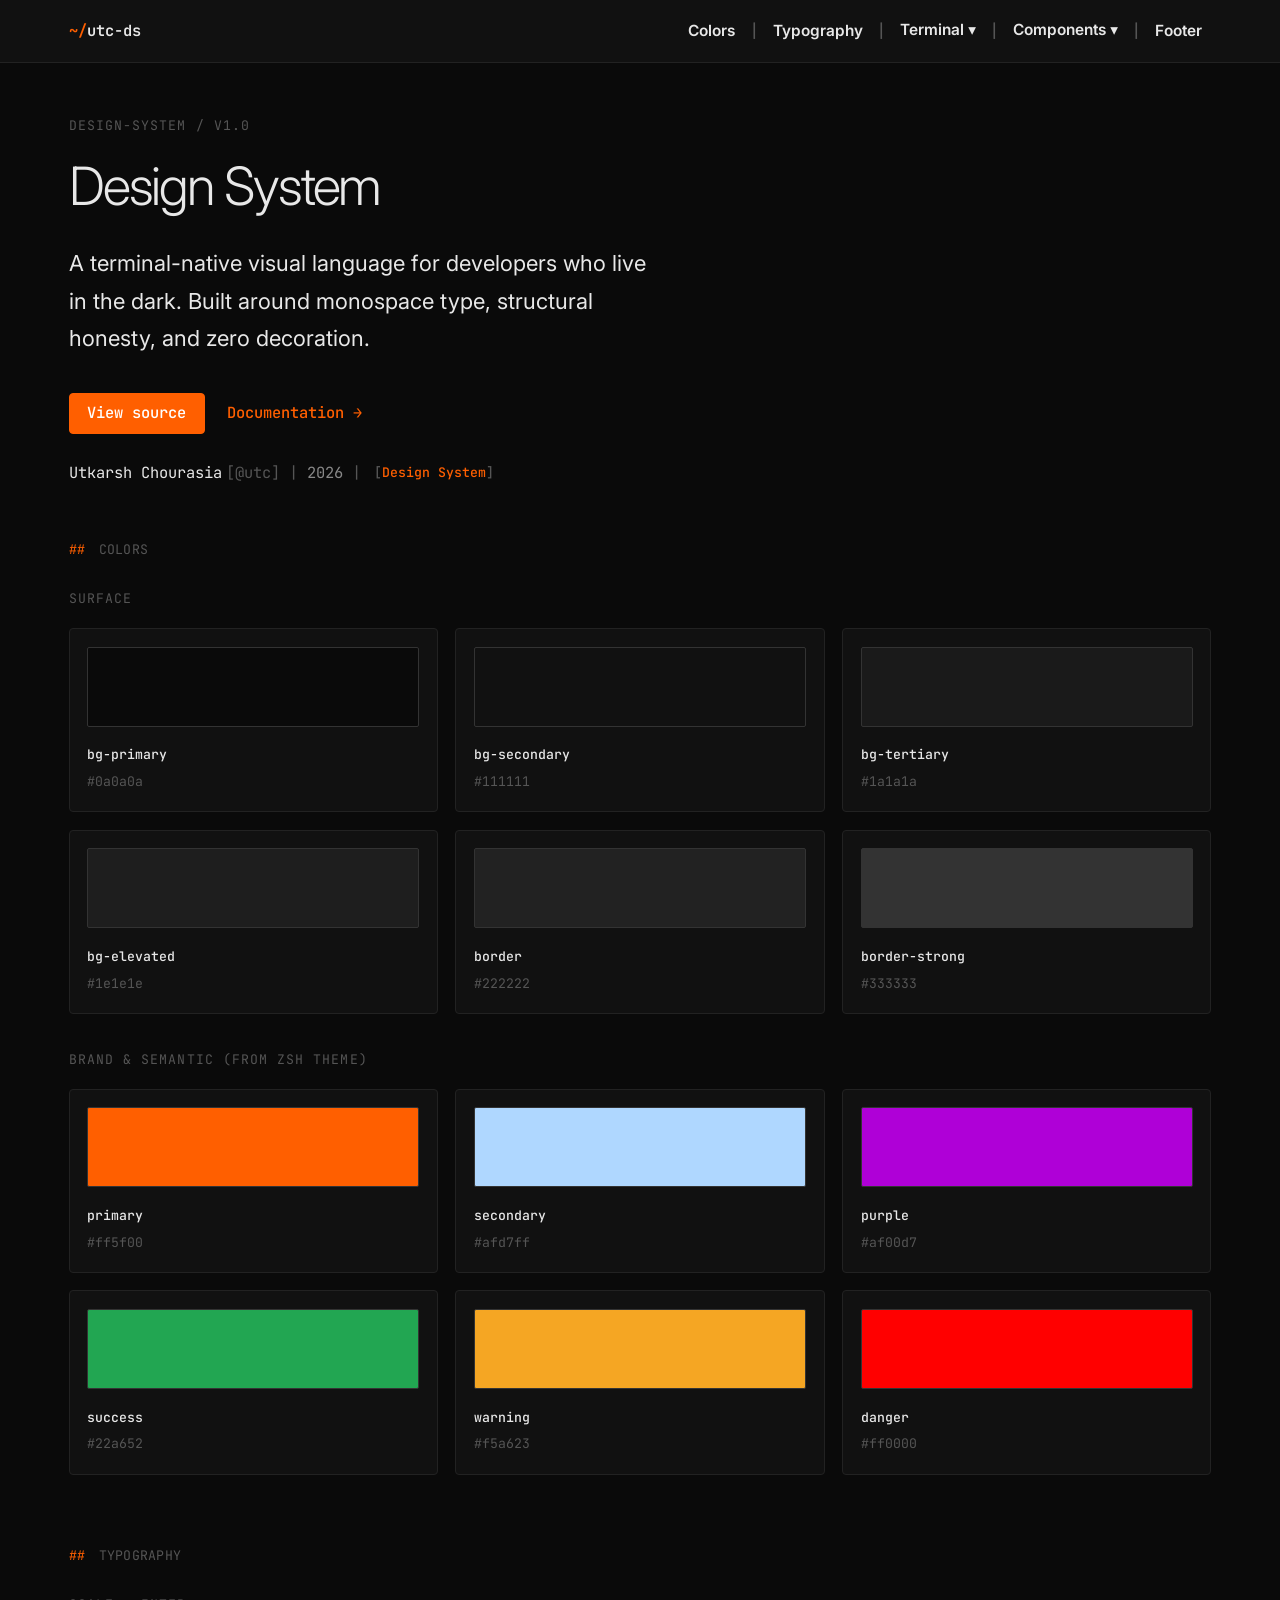
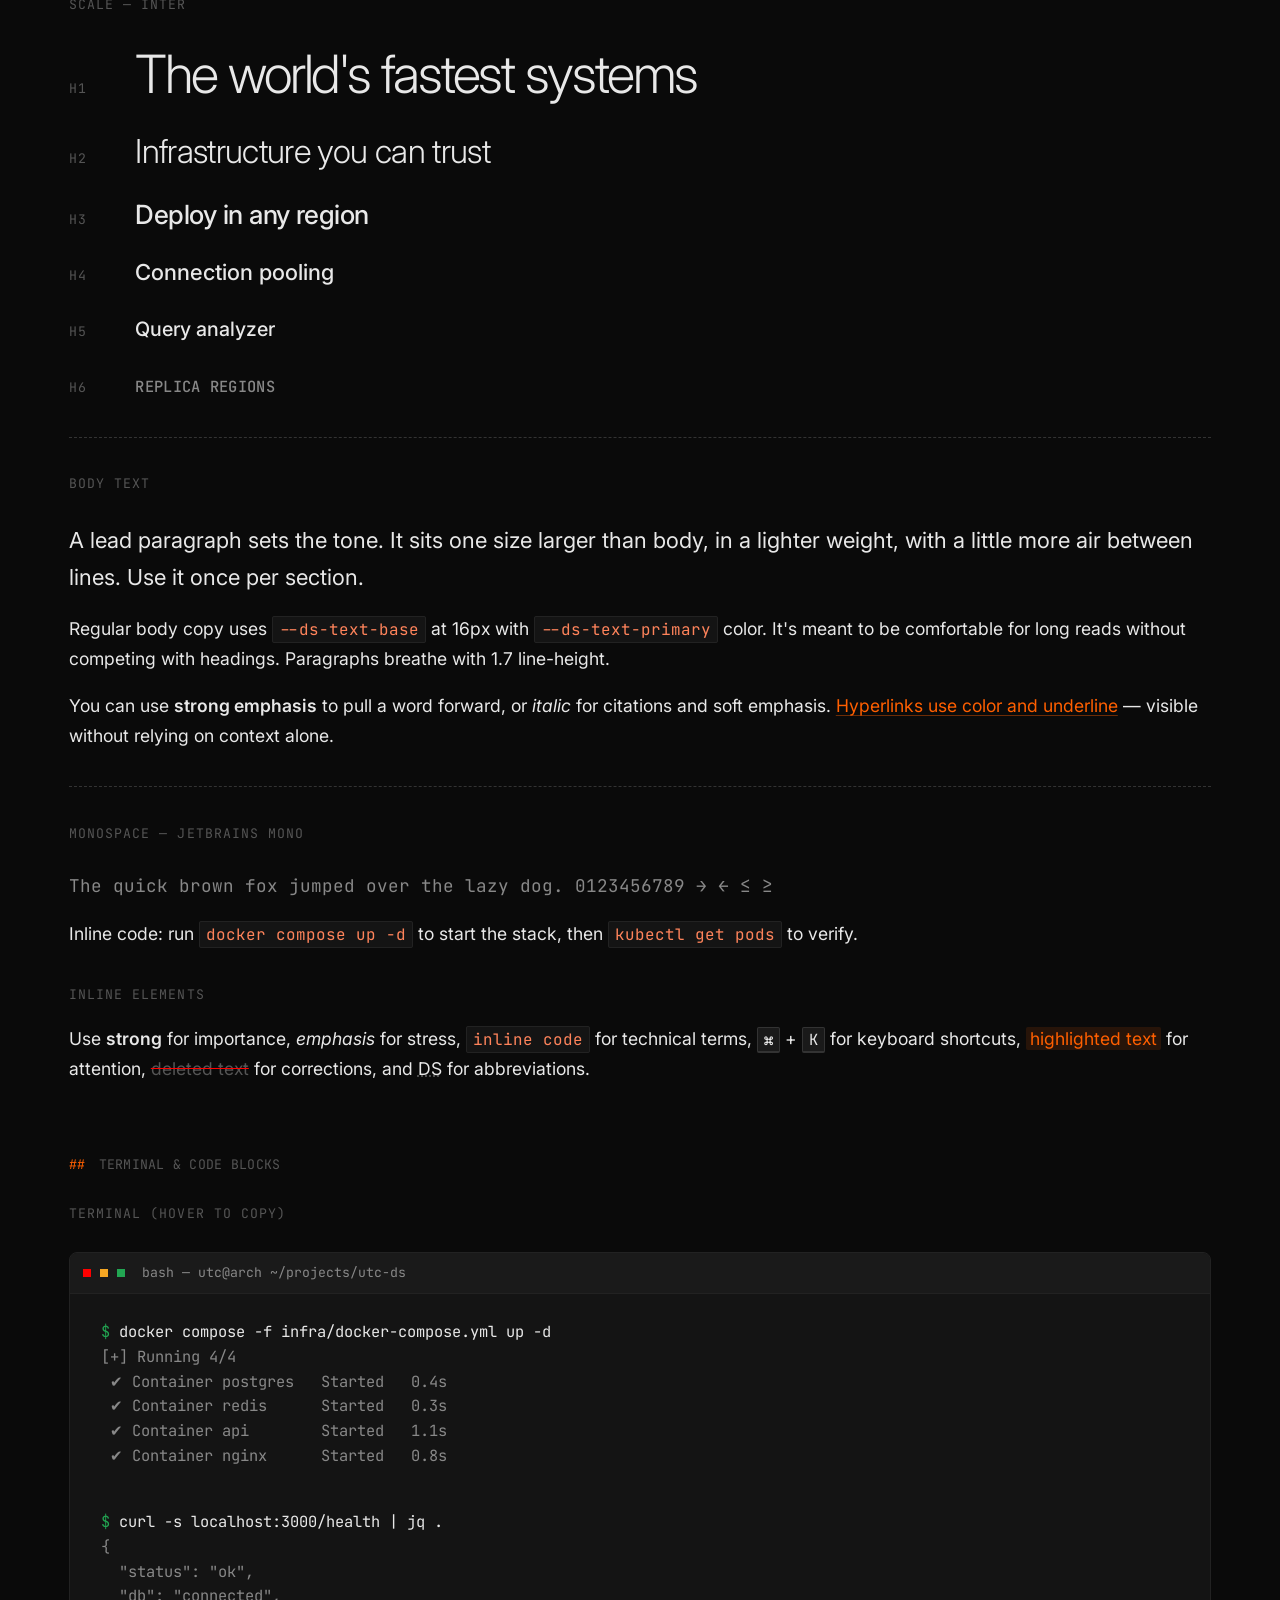
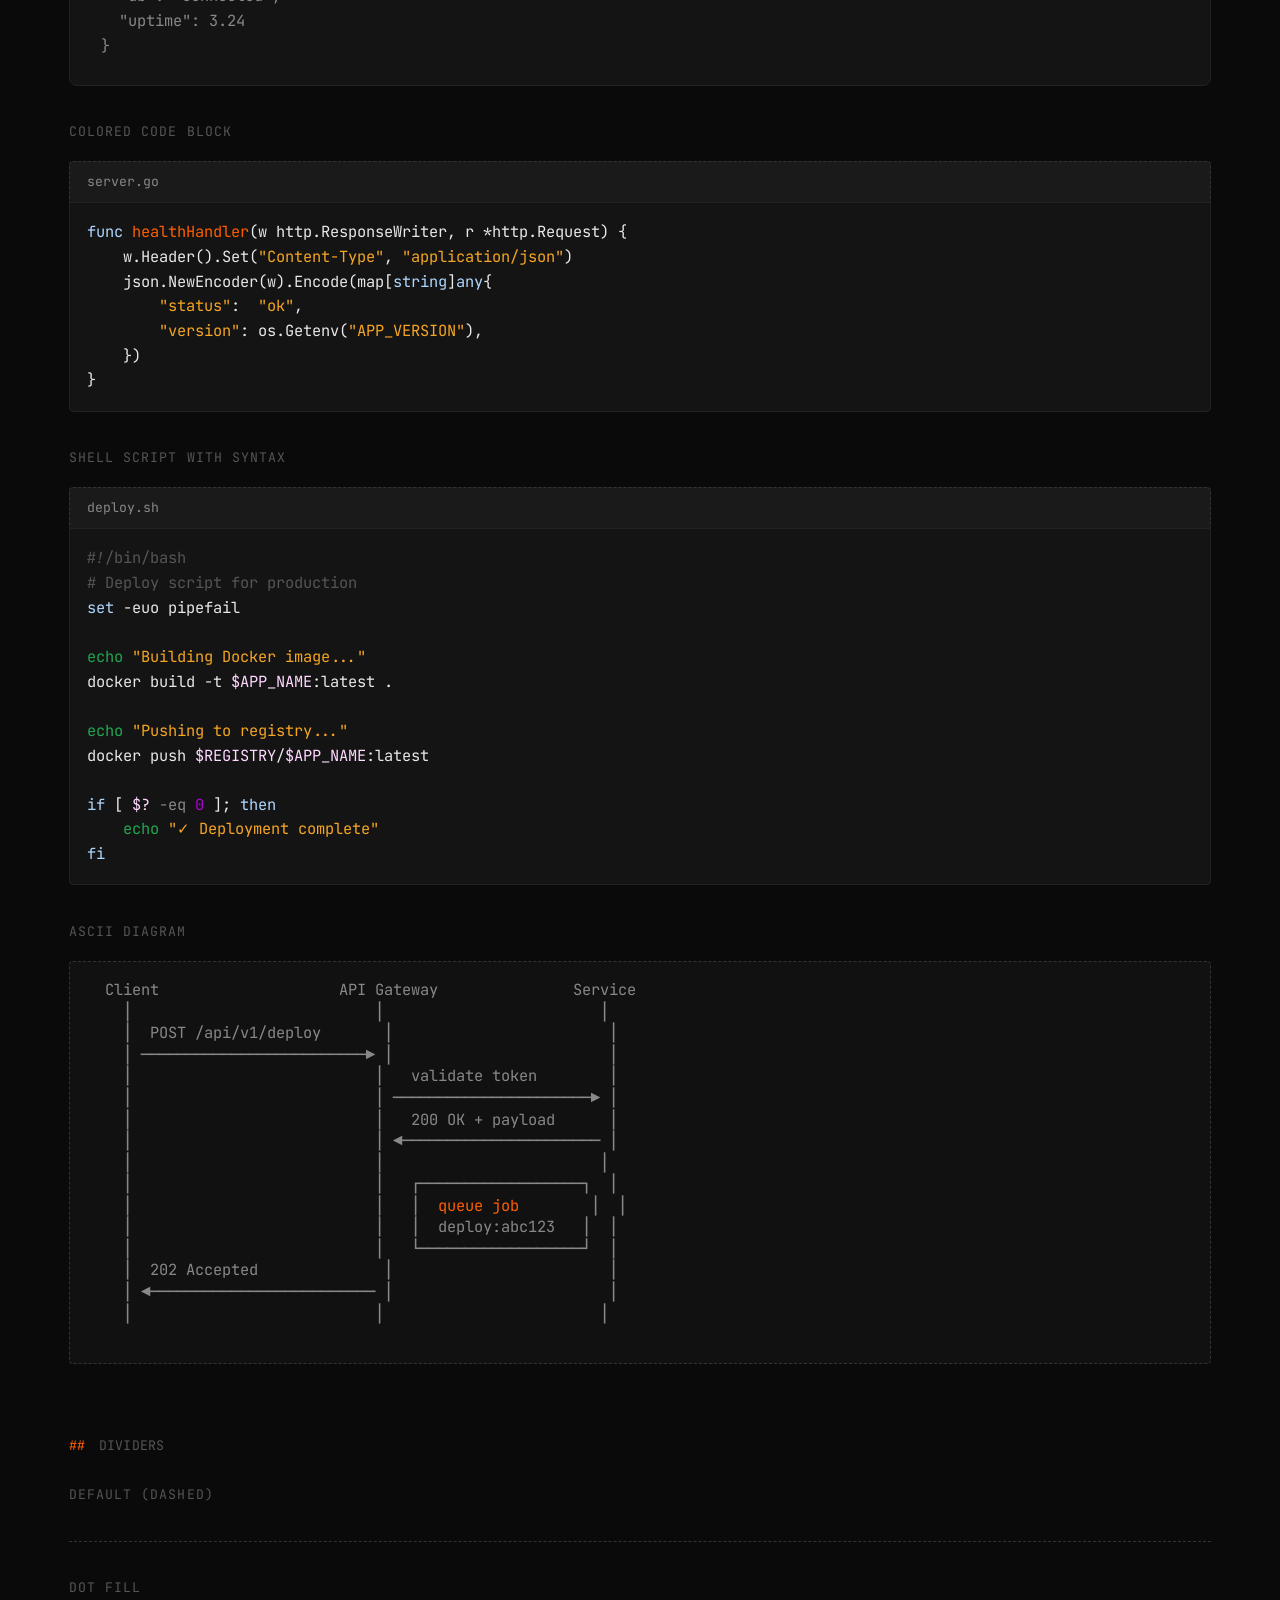
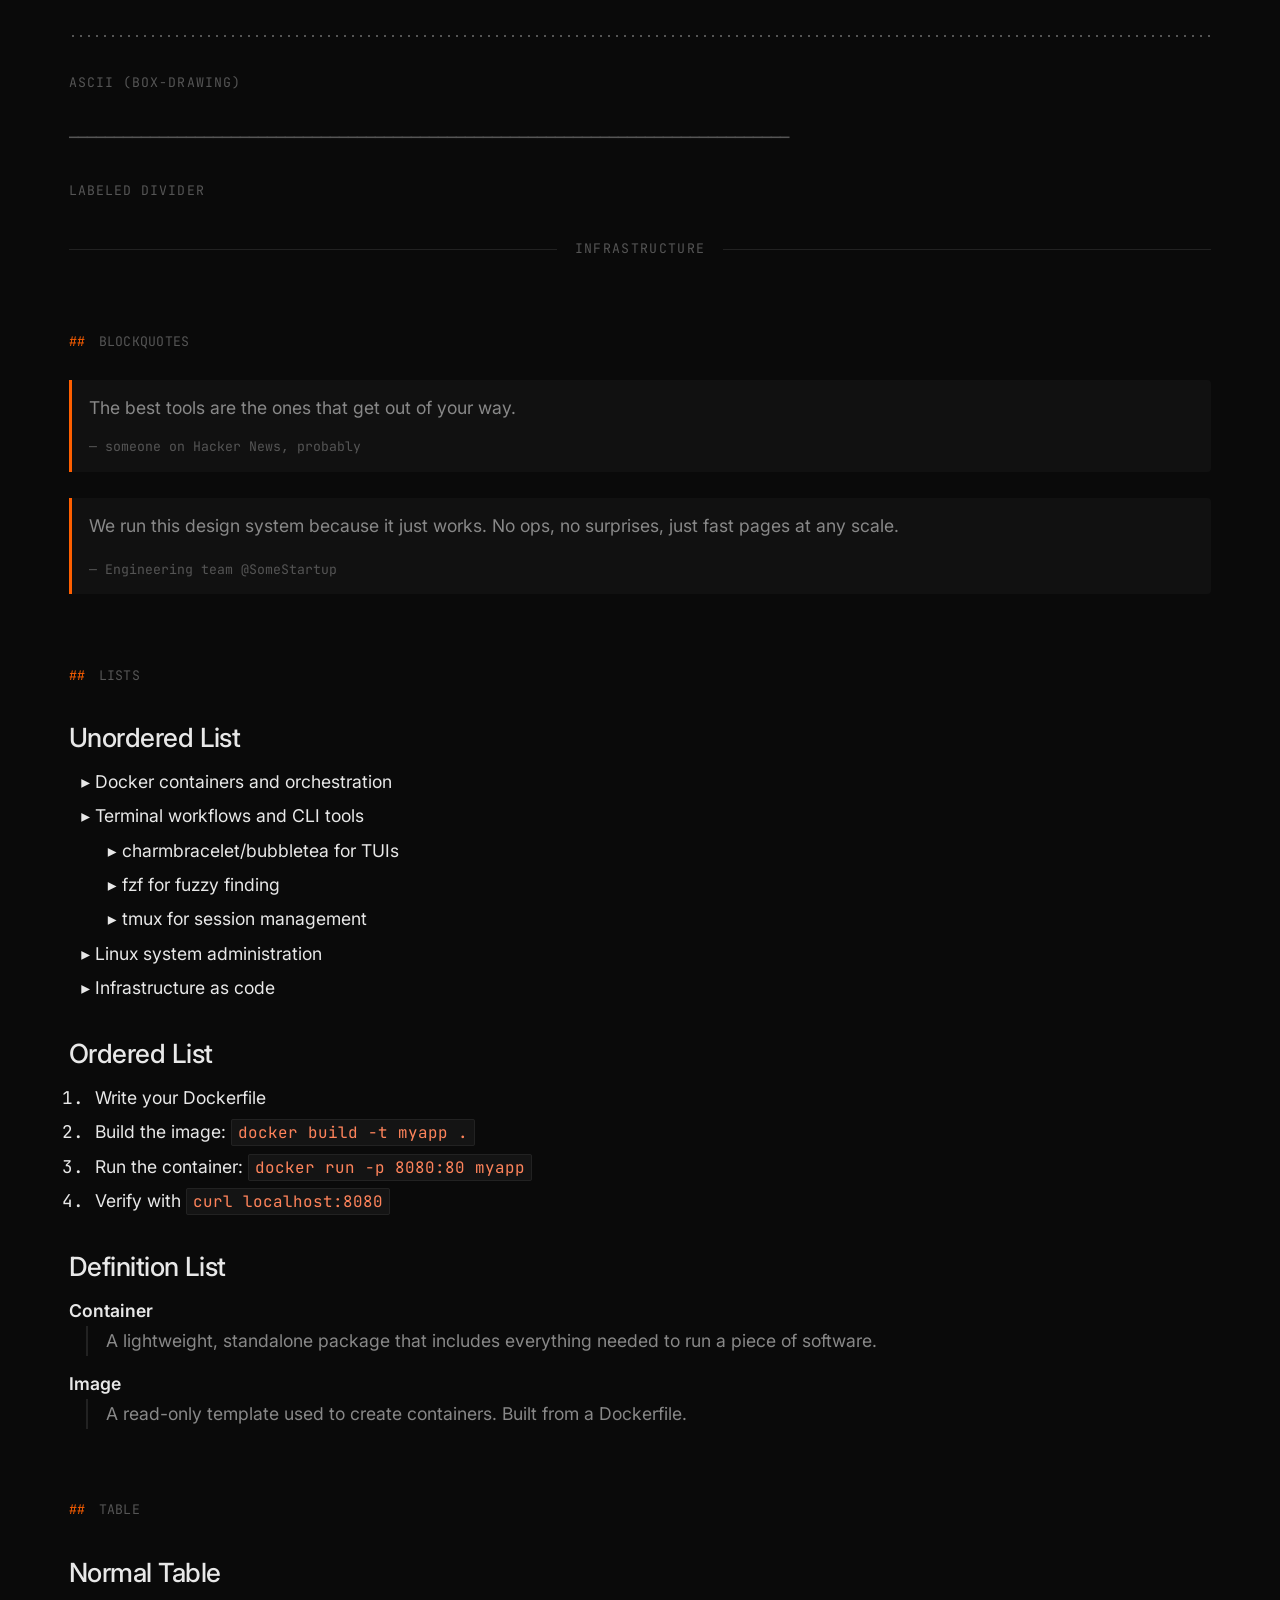
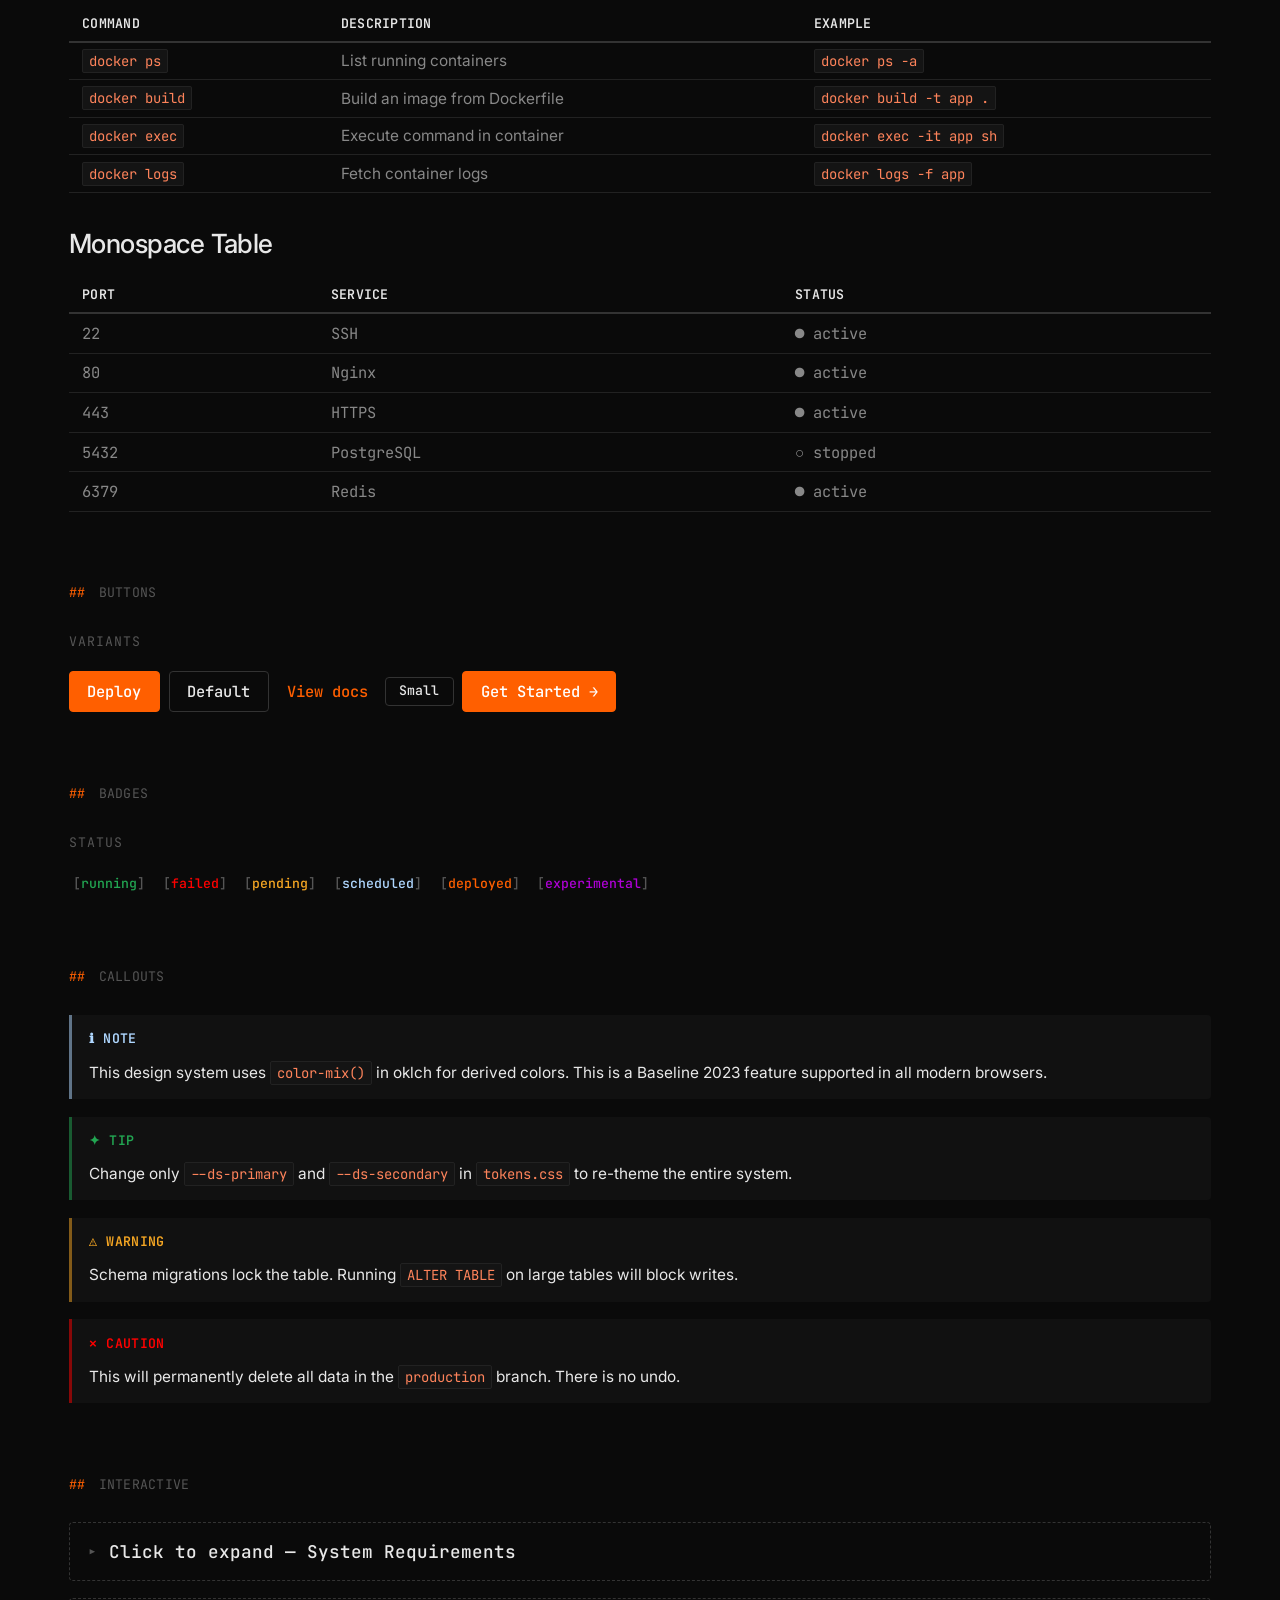
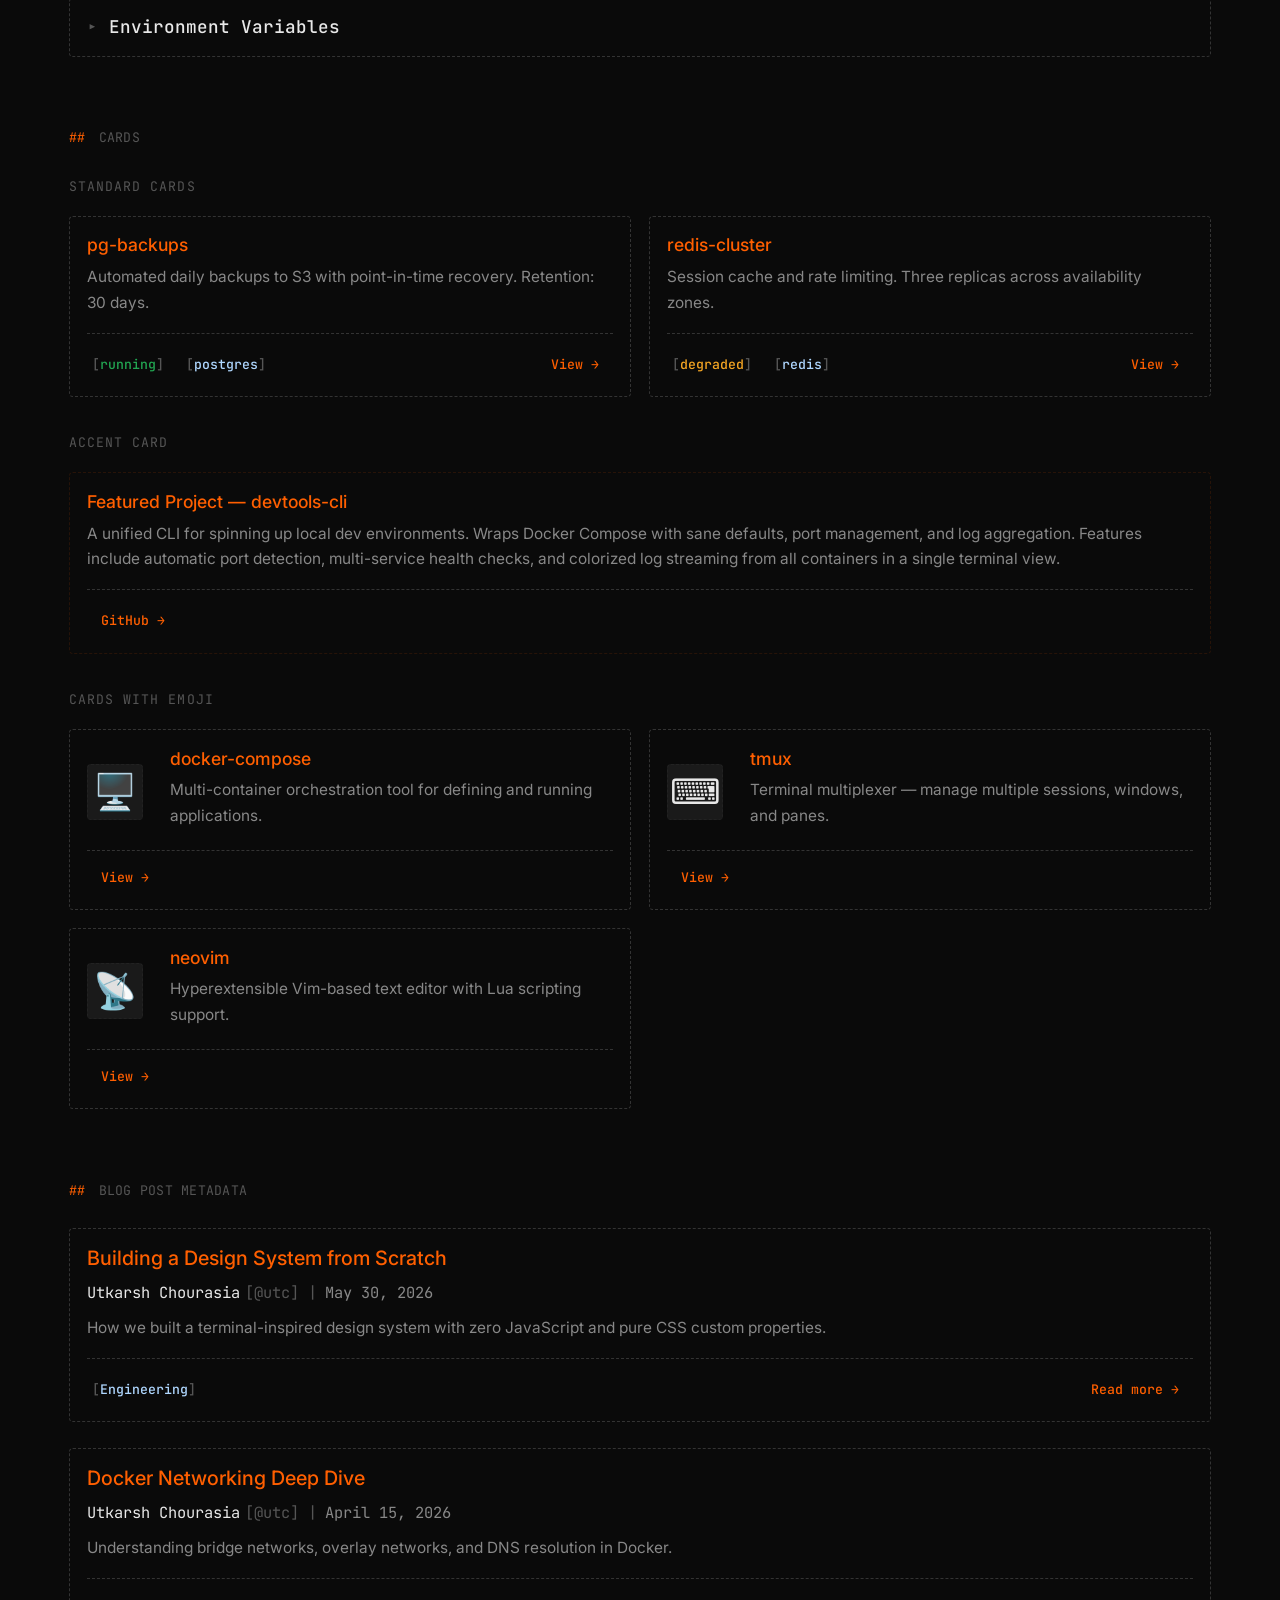
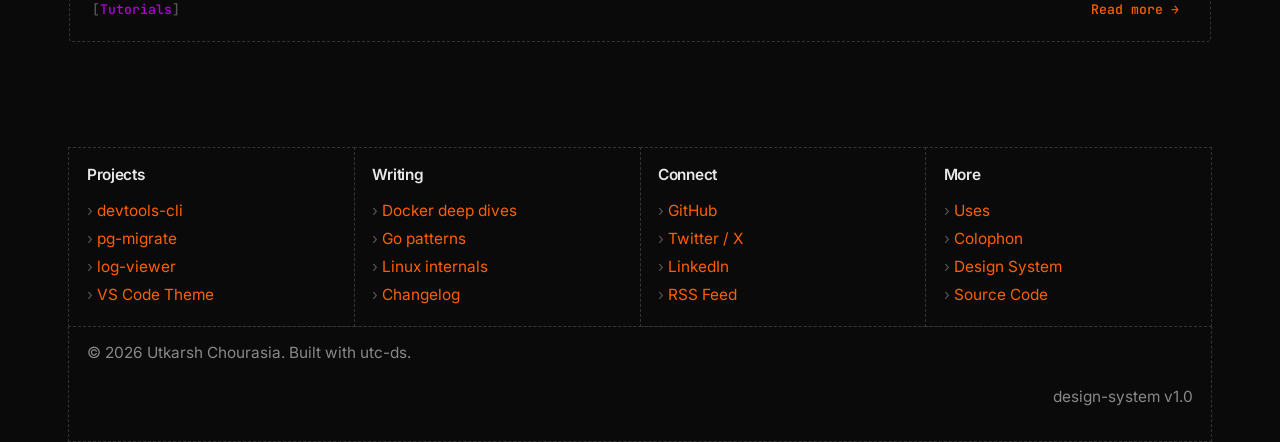
==== commit 008d1fae: "v0.0.8" ====
--- a/index.html
+++ b/index.html
@@ -238,15 +238,22 @@
     <nav class="nav" id="main-nav">
       <div class="nav-inner container">
         <a class="nav-brand" href="#"><span class="nav-prefix">~/</span>utc-ds</a>
-        <button aria-label="Toggle navigation" class="hamburger" id="hamburger-btn">
-        </button>
+        <div class="nav-actions">
+          <button aria-label="Toggle dark/light theme" class="theme-toggle" id="theme-toggle"><span
+              class="theme-icon">◐</span></button>
+          <button aria-label="Toggle navigation" class="hamburger" id="hamburger-btn">
+            <span></span>
+            <span></span>
+            <span></span>
+          </button>
+        </div>
         <div class="nav-links" id="nav-links">
           <a class="nav-link" href="#colors">Colors</a>
           <span class="nav-sep">|</span>
           <a class="nav-link" href="#typography">Typography</a>
           <span class="nav-sep">|</span>
           <div class="dropdown">
-            <a class="nav-link" href="#terminal">Terminal ▾</a>
+            <a class="nav-link dropdown-toggle" href="#terminal">Terminal ▾</a>
             <div class="dropdown-content">
               <a class="dropdown-item" href="#terminal">code blocks</a>
               <a class="dropdown-item" href="#dividers">dividers</a>
@@ -257,7 +264,7 @@
           </div>
           <span class="nav-sep">|</span>
           <div class="dropdown">
-            <a class="nav-link" href="#buttons">Components ▾</a>
+            <a class="nav-link dropdown-toggle" href="#buttons">Components ▾</a>
             <div class="dropdown-content">
               <a class="dropdown-item" href="#buttons">buttons</a>
               <a class="dropdown-item" href="#badges">badges</a>
@@ -269,8 +276,6 @@
           </div>
           <span class="nav-sep">|</span>
           <a class="nav-link" href="#footer">Footer</a>
-          <button aria-label="Toggle dark/light theme" class="theme-toggle" id="theme-toggle"><span
-              class="theme-icon">◐</span></button>
         </div>
       </div>
     </nav>
@@ -1019,6 +1024,26 @@
         hamburger.classList.toggle('open');
       });
 
+      // Mobile dropdown toggles — click to expand/collapse submenus
+      const isMobile = () => window.matchMedia('(max-width: 768px)').matches;
+      document.querySelectorAll('.dropdown-toggle').forEach(toggle => {
+        toggle.addEventListener('click', (e) => {
+          if (!isMobile()) return; // let desktop hover behavior work
+          e.preventDefault();
+          const dropdown = toggle.closest('.dropdown');
+          dropdown.classList.toggle('open');
+        });
+      });
+
+      // Close mobile menu when a nav link is clicked
+      navLinks.querySelectorAll('a:not(.dropdown-toggle)').forEach(link => {
+        link.addEventListener('click', () => {
+          if (!isMobile()) return;
+          navLinks.classList.remove('open');
+          hamburger.classList.remove('open');
+        });
+      });
+
       // Theme toggle (dark ↔ light)
       const themeBtn = document.getElementById('theme-toggle');
       const html = document.documentElement;
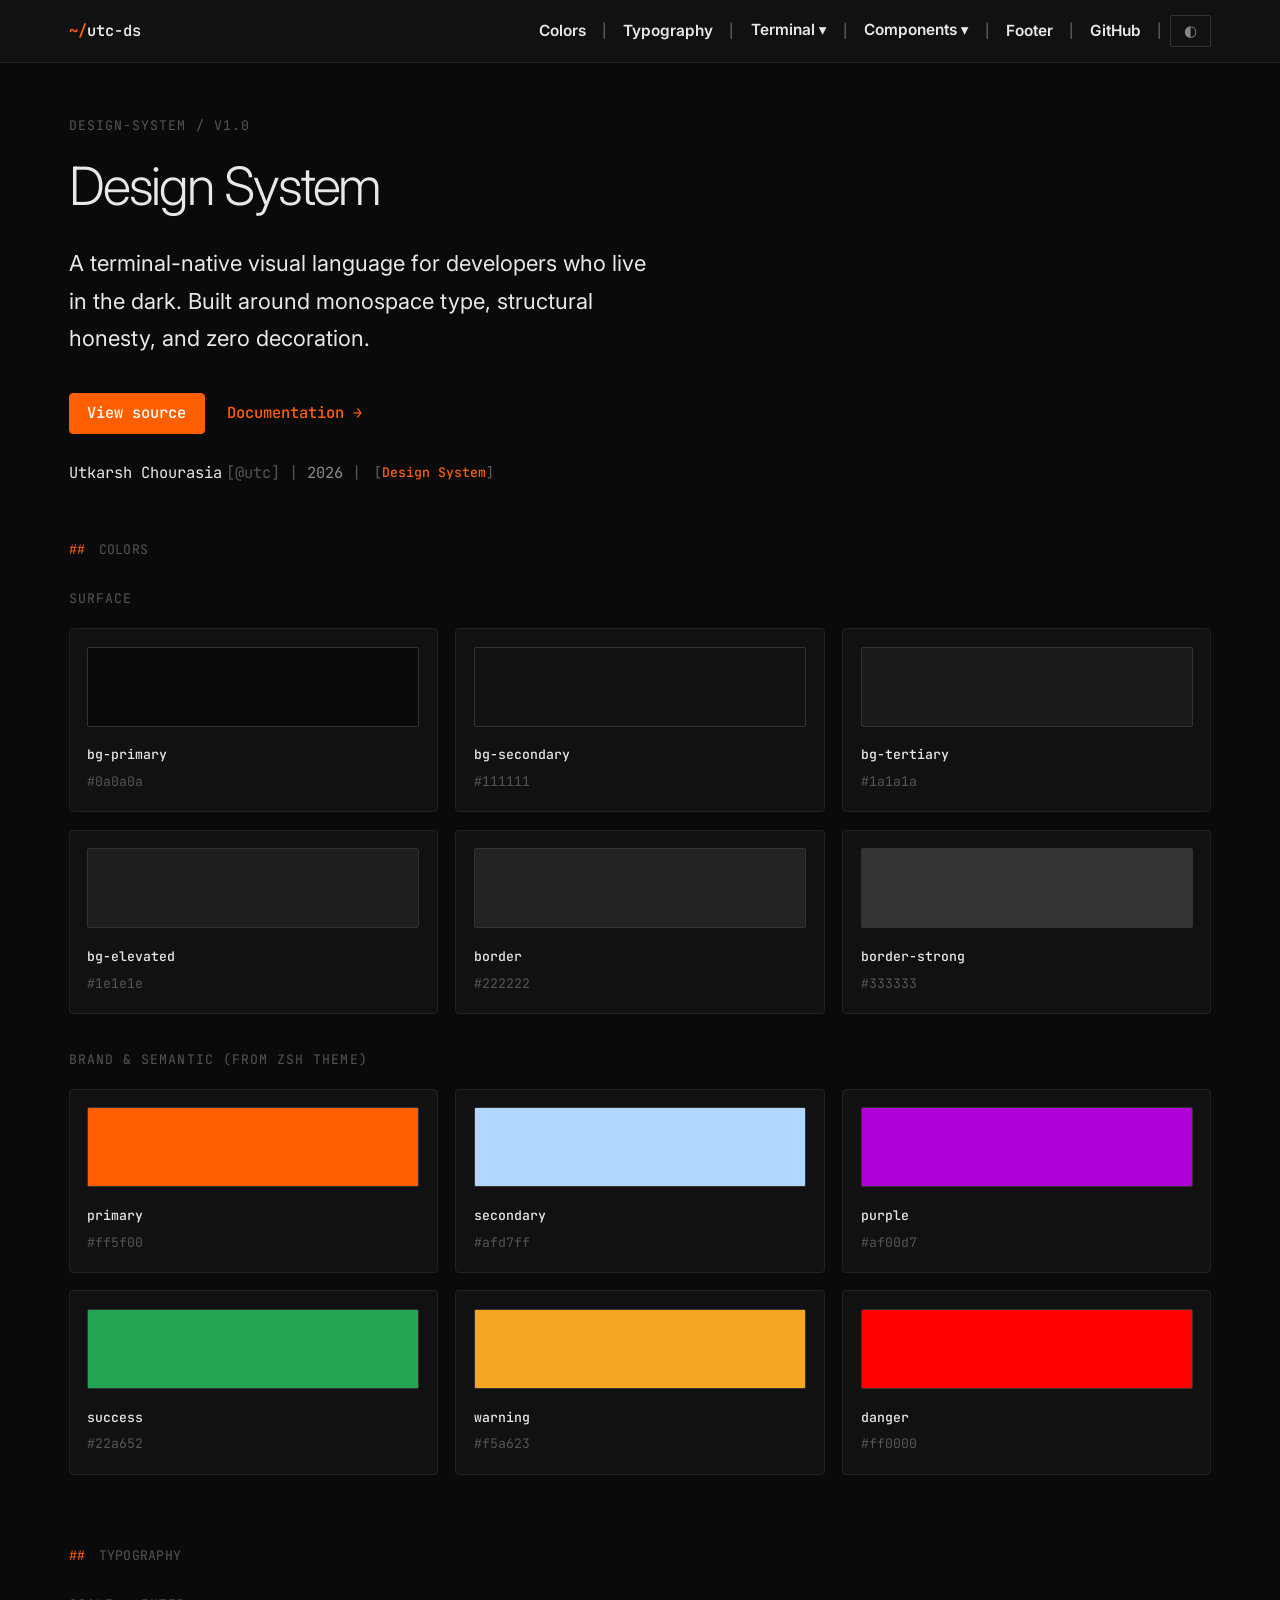
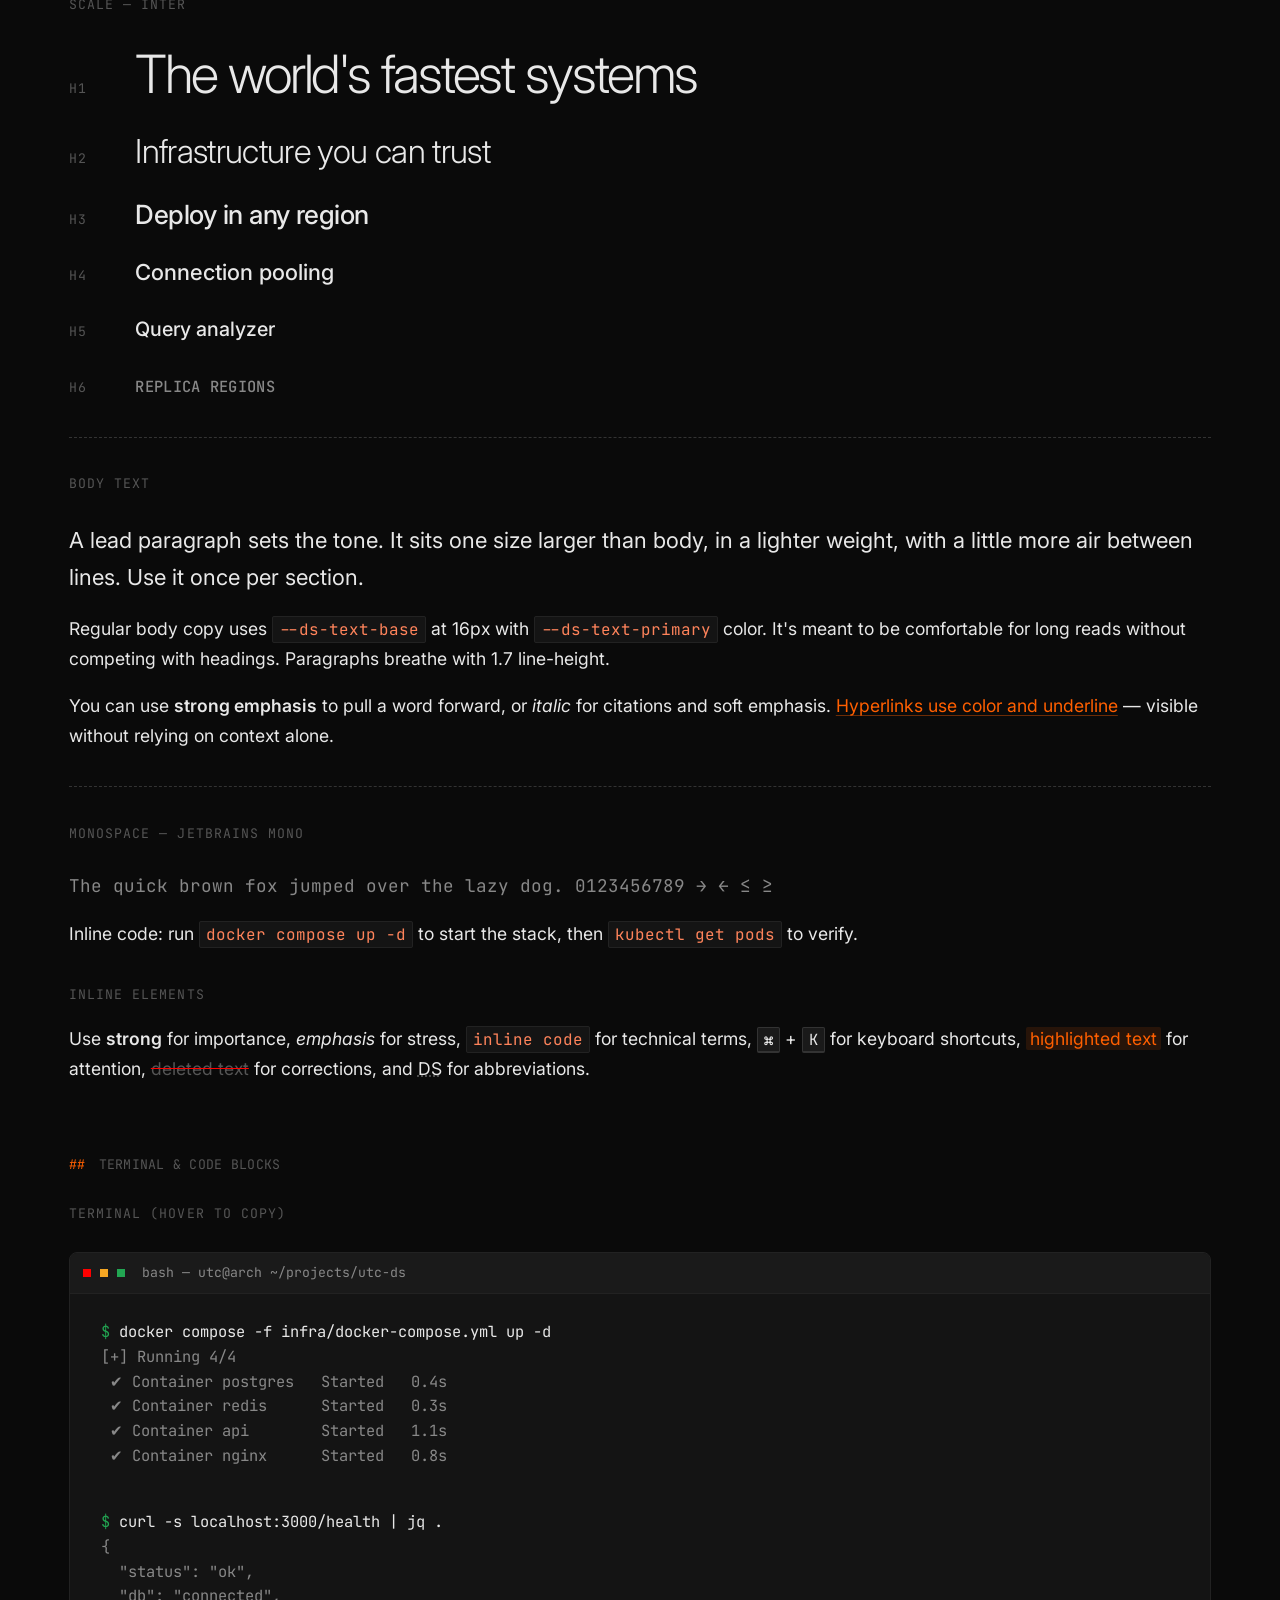
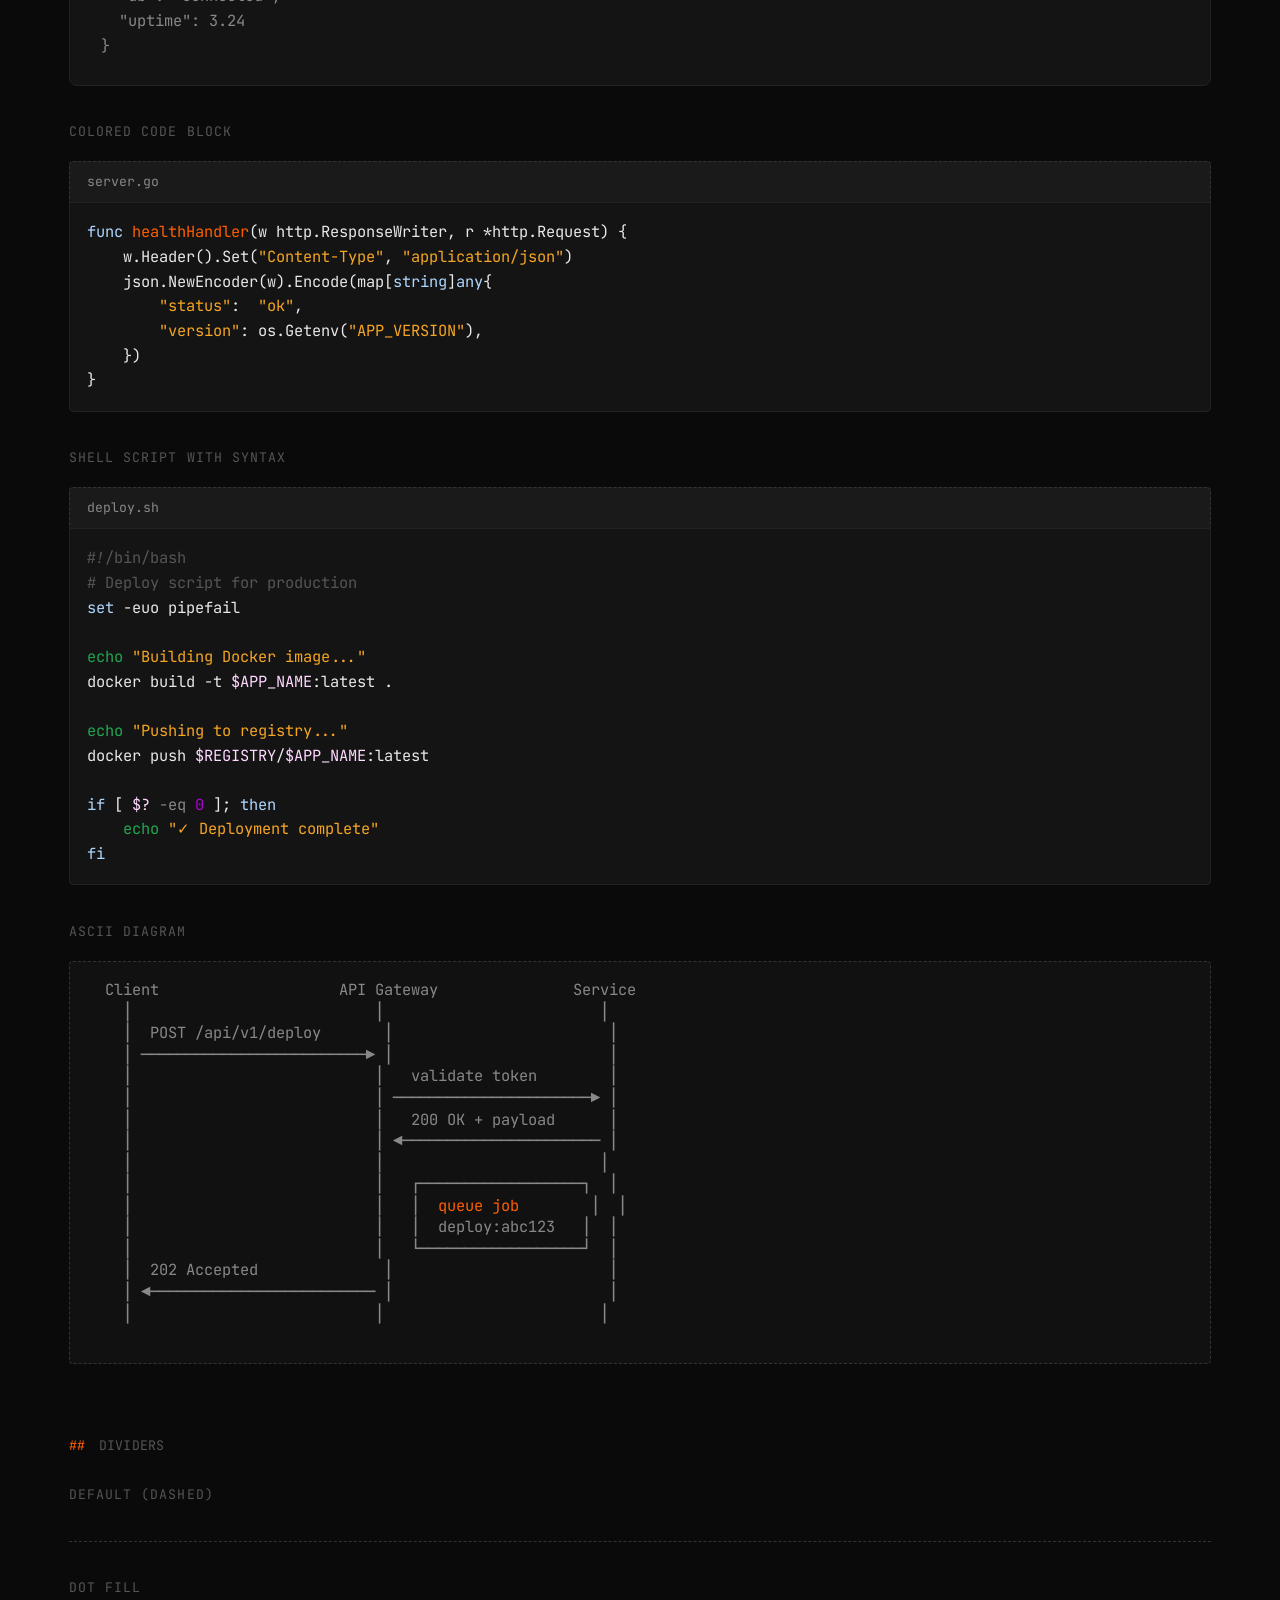
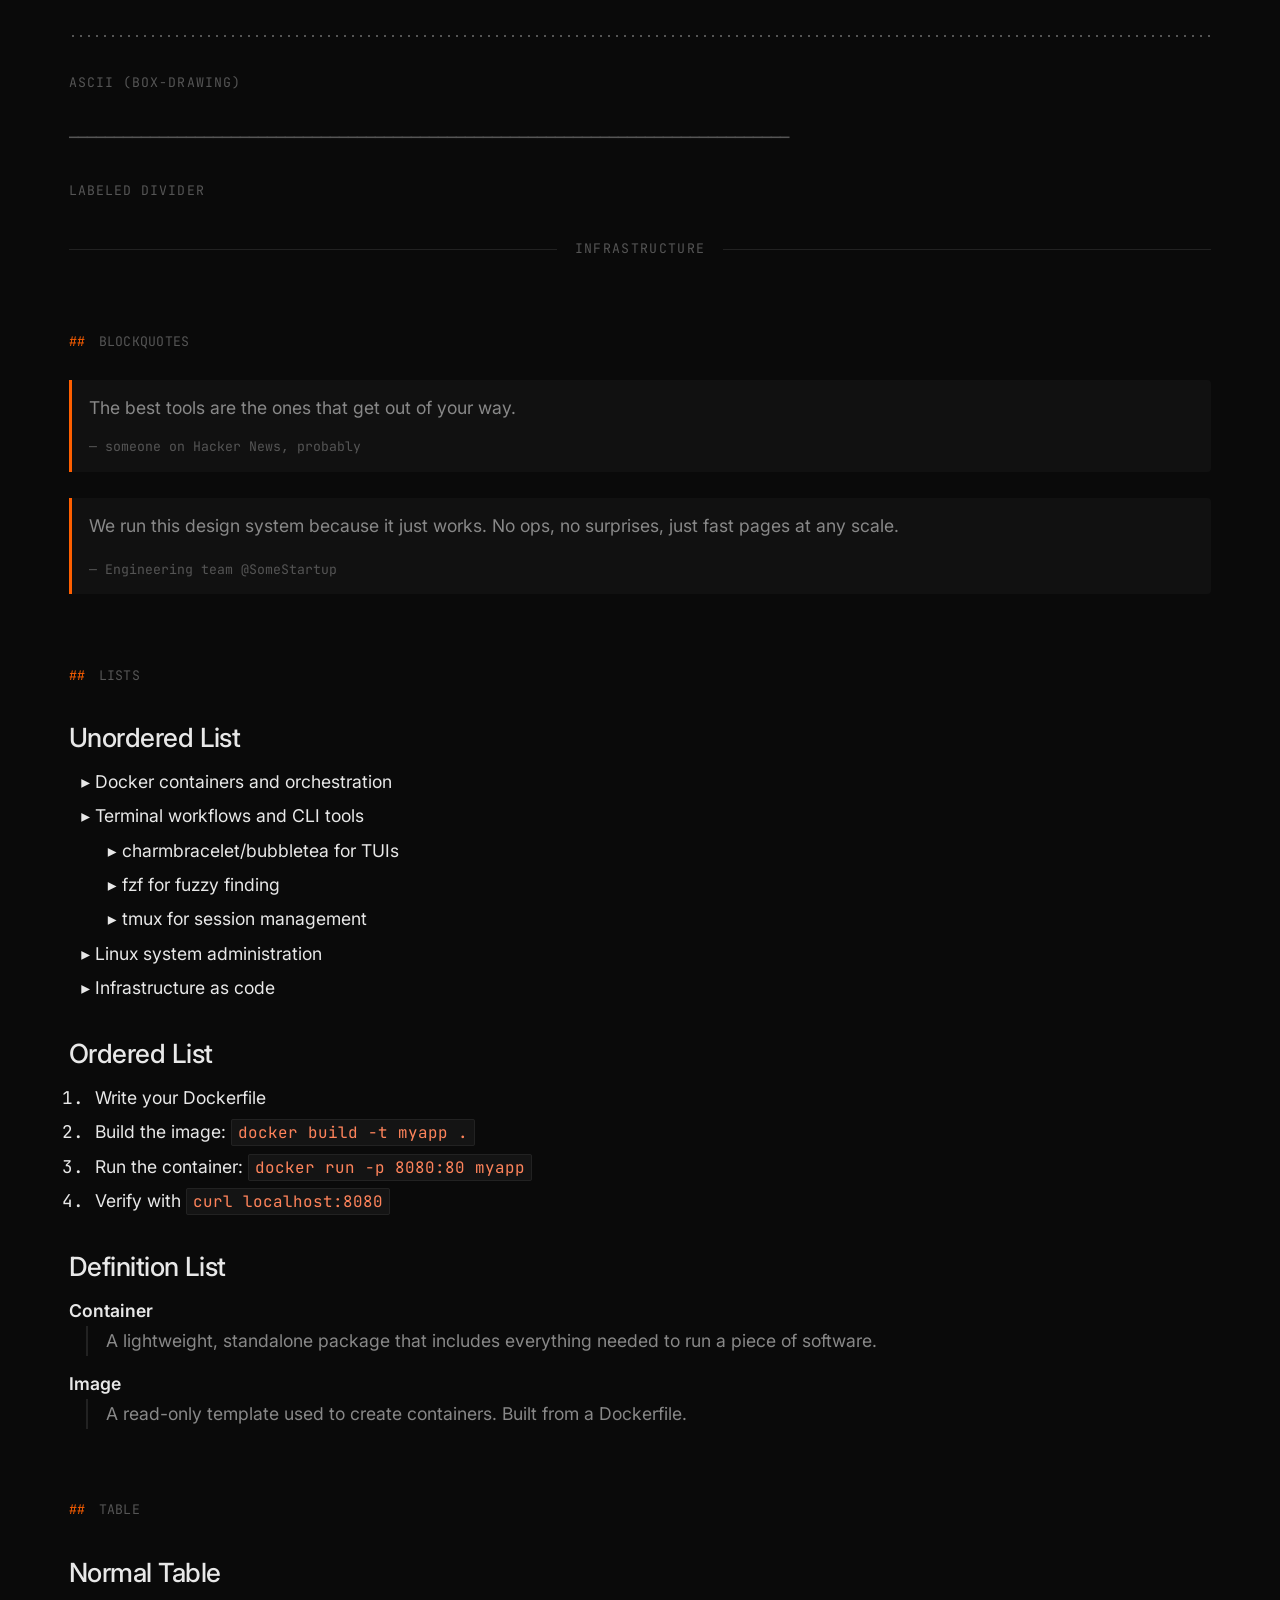
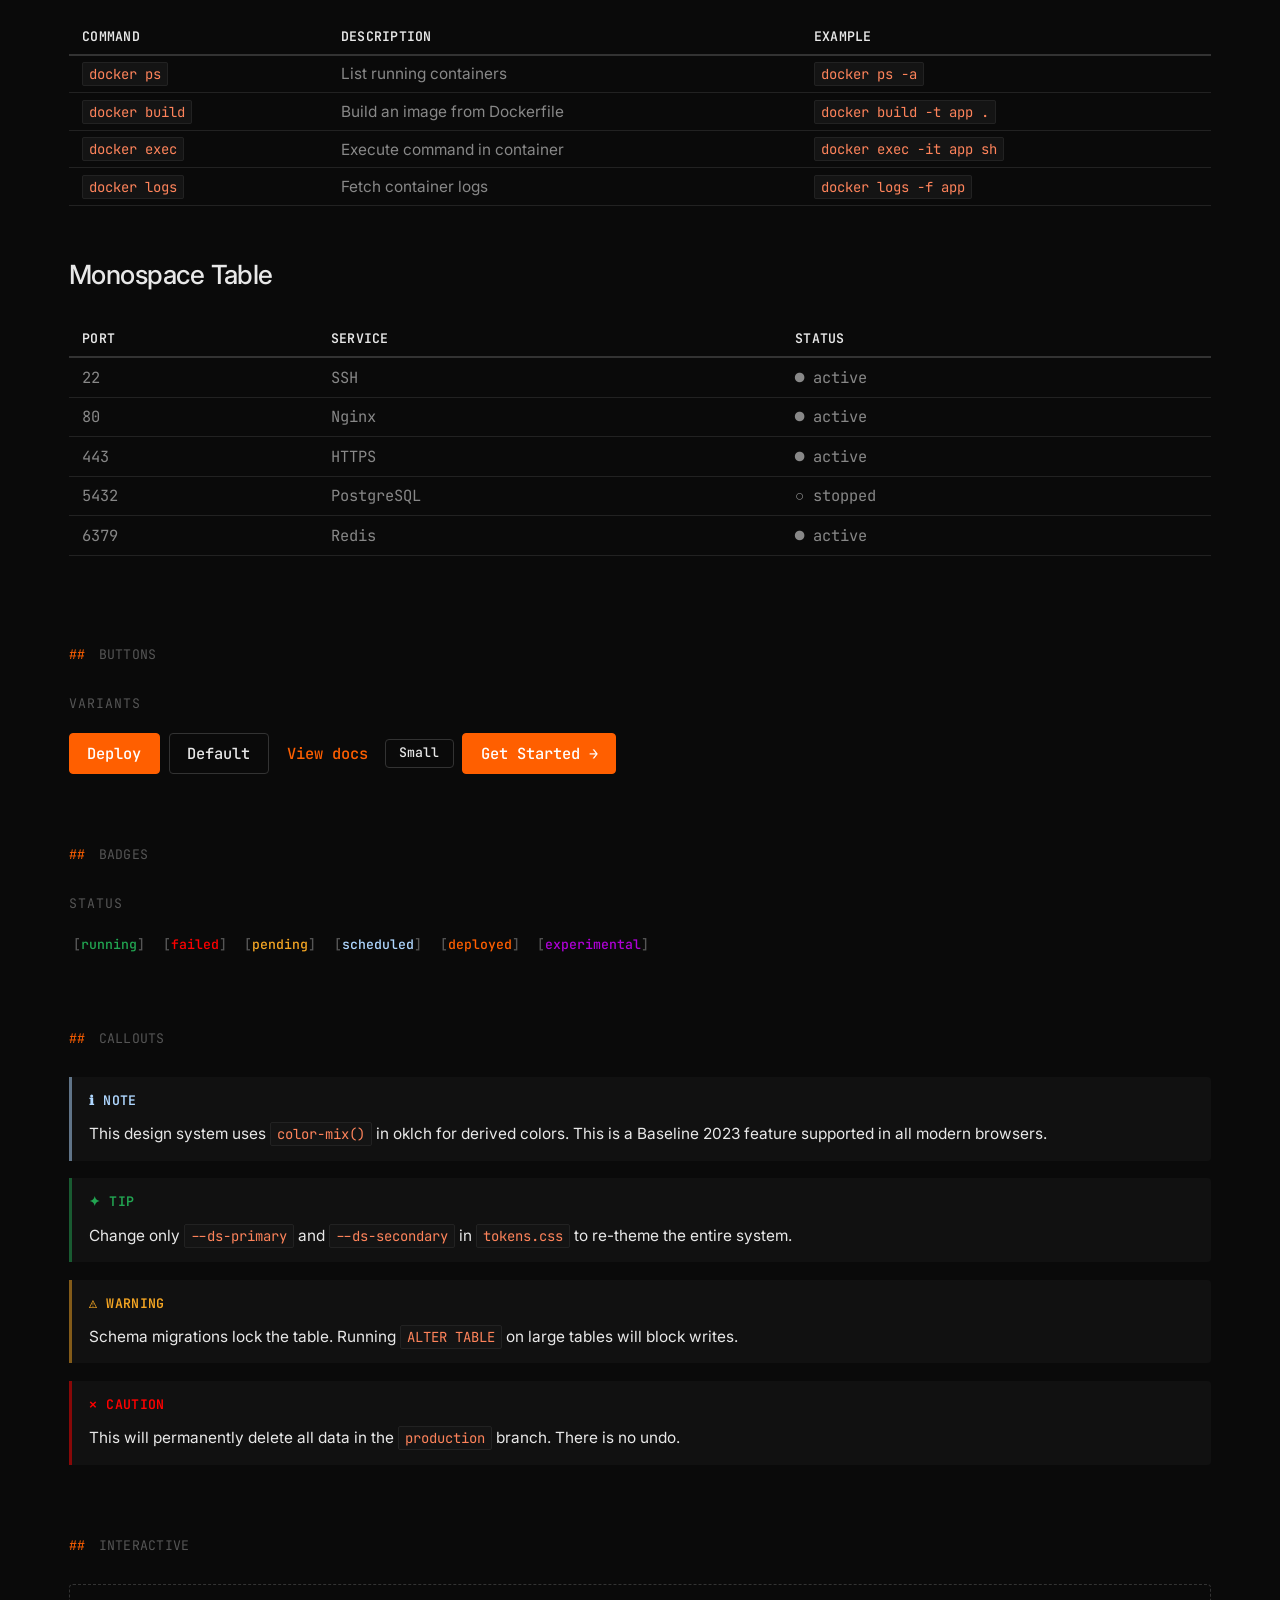
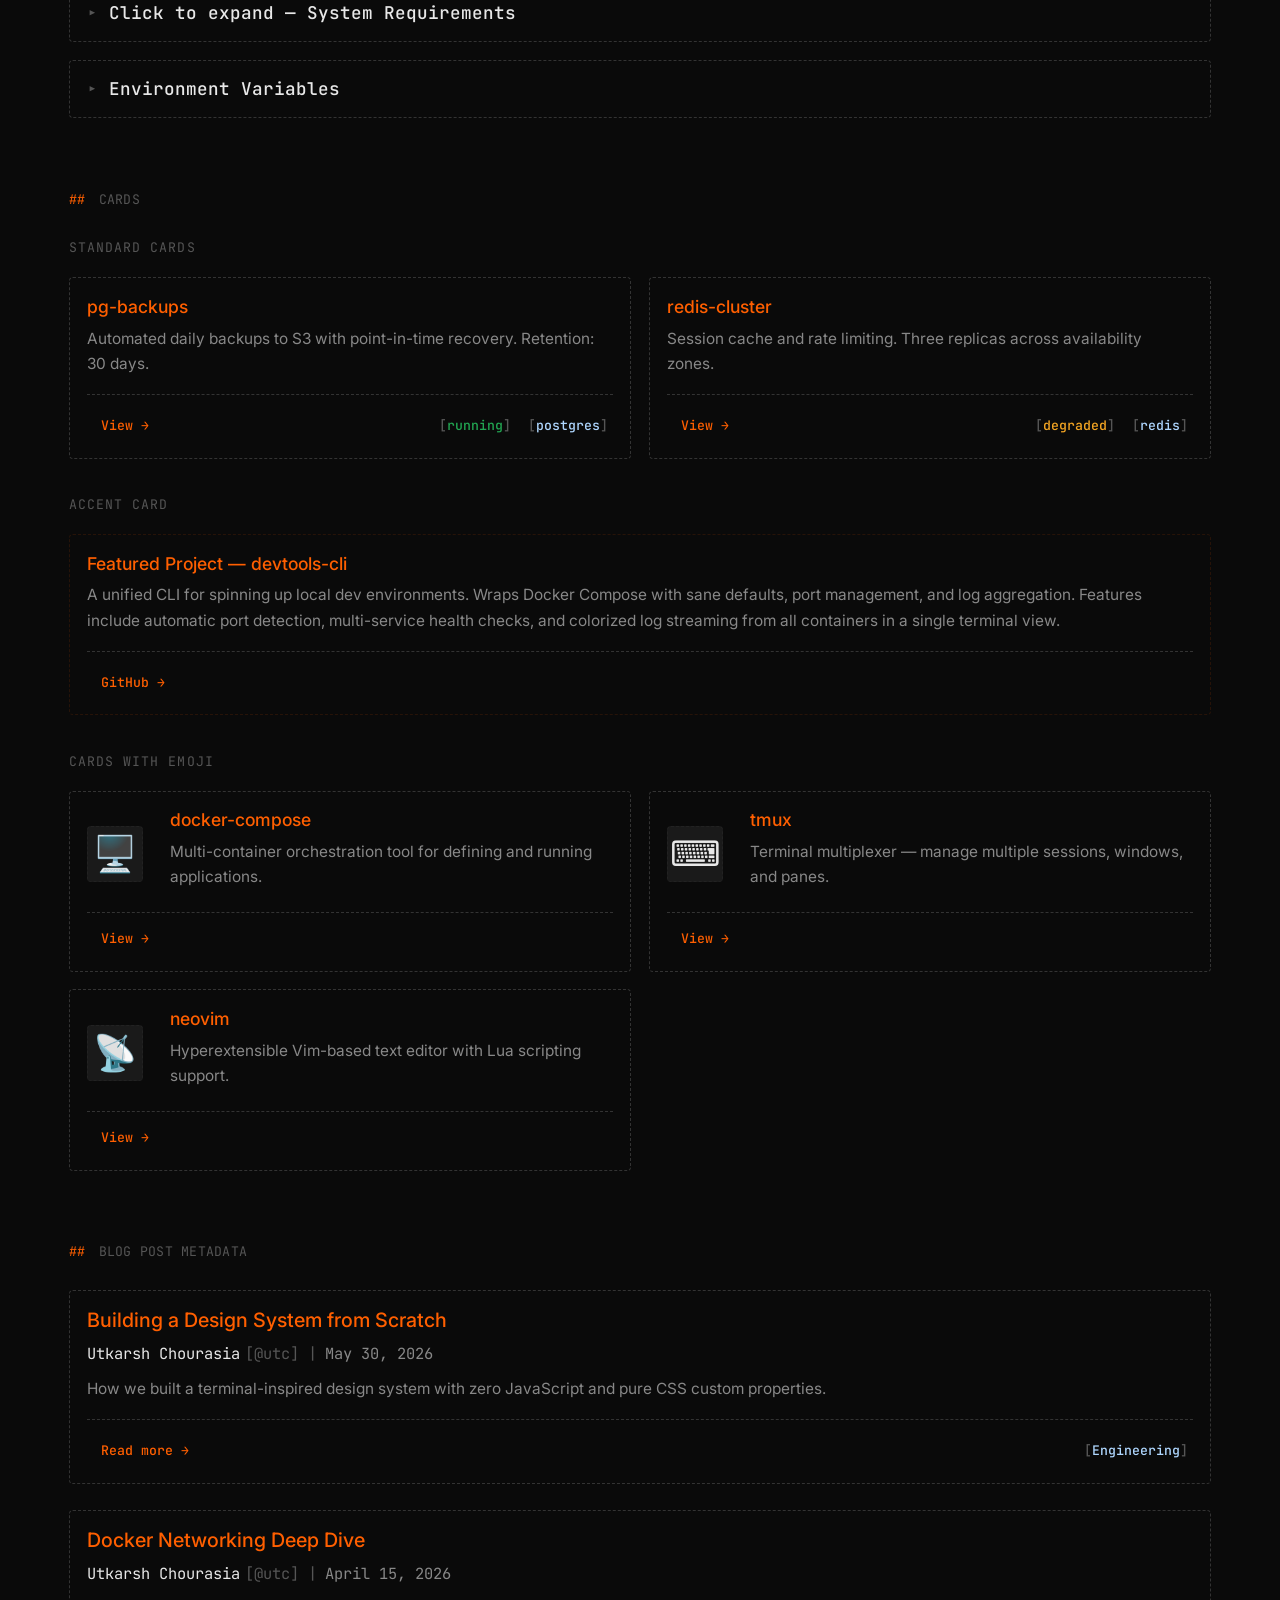
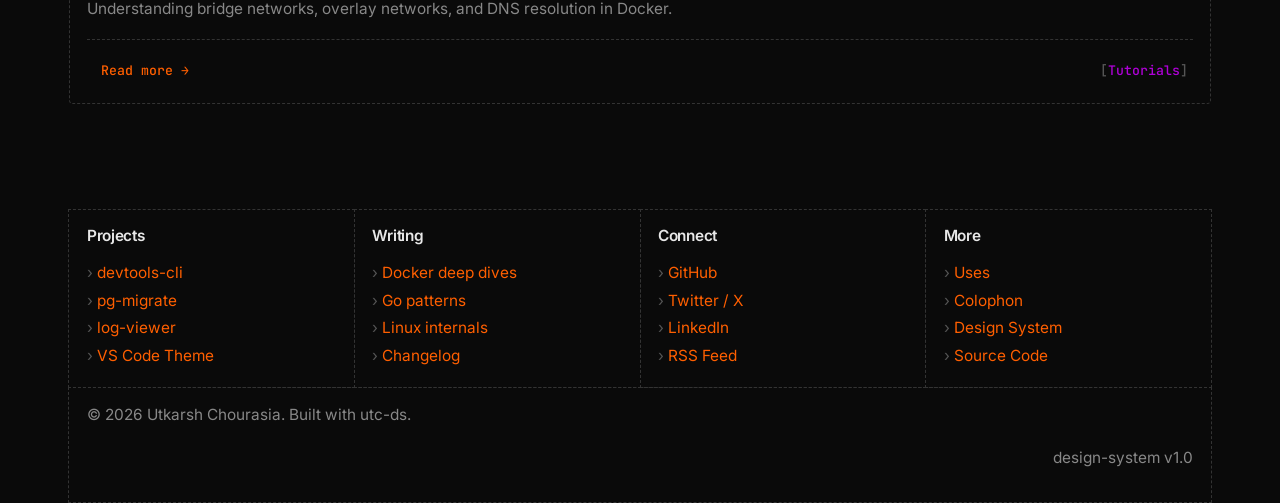
==== commit 8ead2158: "v0.0.9 dark theme ready Desktop + Mobile" ====
--- a/index.html
+++ b/index.html
@@ -144,9 +144,11 @@
         height: 15px;
       }
 
-      .dropdown:hover .dropdown-content,
-      .dropdown:focus-within .dropdown-content {
-        display: block;
+      @media (hover: hover) {
+        .dropdown:hover .dropdown-content,
+        .dropdown:focus-within .dropdown-content {
+          display: block;
+        }
       }
 
       .dropdown-item {
@@ -238,15 +240,11 @@
     <nav class="nav" id="main-nav">
       <div class="nav-inner container">
         <a class="nav-brand" href="#"><span class="nav-prefix">~/</span>utc-ds</a>
-        <div class="nav-actions">
-          <button aria-label="Toggle dark/light theme" class="theme-toggle" id="theme-toggle"><span
-              class="theme-icon">◐</span></button>
-          <button aria-label="Toggle navigation" class="hamburger" id="hamburger-btn">
-            <span></span>
-            <span></span>
-            <span></span>
-          </button>
-        </div>
+        <button aria-label="Toggle navigation" class="hamburger" id="hamburger-btn">
+          <span></span>
+          <span></span>
+          <span></span>
+        </button>
         <div class="nav-links" id="nav-links">
           <a class="nav-link" href="#colors">Colors</a>
           <span class="nav-sep">|</span>
@@ -276,6 +274,11 @@
           </div>
           <span class="nav-sep">|</span>
           <a class="nav-link" href="#footer">Footer</a>
+          <span class="nav-sep">|</span>
+          <a class="nav-link" href="https://github.com/jammutkarsh/design-system" target="_blank" rel="noopener noreferrer">GitHub</a>
+          <span class="nav-sep">|</span>
+          <button aria-label="Toggle dark/light theme" class="theme-toggle" id="theme-toggle"><span
+              class="theme-icon">◐</span></button>
         </div>
       </div>
     </nav>
@@ -291,7 +294,7 @@
         <p class="lead" style="max-width: 600px; margin-top: var(--ds-space-6);">A terminal-native visual language for
           developers who live in the dark. Built around monospace type, structural honesty, and zero decoration.</p>
         <div class="row" style="margin-top: var(--ds-space-8);">
-          <a class="btn btn-primary" href="#">View source</a>
+          <a class="btn btn-primary" href="https://github.com/jammutkarsh/design-system" target="_blank" rel="noopener noreferrer">View source</a>
           <a class="btn btn-ghost arrow" href="#">Documentation</a>
         </div>
 
@@ -675,75 +678,79 @@
         <div class="showcase-label">Table</div>
 
         <h3 style="margin-top: var(--ds-space-8);">Normal Table</h3>
-        <table>
-          <thead>
-            <tr>
-              <th>Command</th>
-              <th>Description</th>
-              <th>Example</th>
-            </tr>
-          </thead>
-          <tbody>
-            <tr>
-              <td><code>docker ps</code></td>
-              <td>List running containers</td>
-              <td><code>docker ps -a</code></td>
-            </tr>
-            <tr>
-              <td><code>docker build</code></td>
-              <td>Build an image from Dockerfile</td>
-              <td><code>docker build -t app .</code></td>
-            </tr>
-            <tr>
-              <td><code>docker exec</code></td>
-              <td>Execute command in container</td>
-              <td><code>docker exec -it app sh</code></td>
-            </tr>
-            <tr>
-              <td><code>docker logs</code></td>
-              <td>Fetch container logs</td>
-              <td><code>docker logs -f app</code></td>
-            </tr>
-          </tbody>
-        </table>
+        <div class="table-responsive">
+          <table>
+            <thead>
+              <tr>
+                <th>Command</th>
+                <th>Description</th>
+                <th>Example</th>
+              </tr>
+            </thead>
+            <tbody>
+              <tr>
+                <td><code>docker ps</code></td>
+                <td>List running containers</td>
+                <td><code>docker ps -a</code></td>
+              </tr>
+              <tr>
+                <td><code>docker build</code></td>
+                <td>Build an image from Dockerfile</td>
+                <td><code>docker build -t app .</code></td>
+              </tr>
+              <tr>
+                <td><code>docker exec</code></td>
+                <td>Execute command in container</td>
+                <td><code>docker exec -it app sh</code></td>
+              </tr>
+              <tr>
+                <td><code>docker logs</code></td>
+                <td>Fetch container logs</td>
+                <td><code>docker logs -f app</code></td>
+              </tr>
+            </tbody>
+          </table>
+        </div>
 
         <h3 style="margin-top: var(--ds-space-8);">Monospace Table</h3>
-        <table class="table-mono">
-          <thead>
-            <tr>
-              <th>Port</th>
-              <th>Service</th>
-              <th>Status</th>
-            </tr>
-          </thead>
-          <tbody>
-            <tr>
-              <td>22</td>
-              <td>SSH</td>
-              <td>●&nbsp;active</td>
-            </tr>
-            <tr>
-              <td>80</td>
-              <td>Nginx</td>
-              <td>●&nbsp;active</td>
-            </tr>
-            <tr>
-              <td>443</td>
-              <td>HTTPS</td>
-              <td>●&nbsp;active</td>
-            </tr>
-            <tr>
-              <td>5432</td>
-              <td>PostgreSQL</td>
-              <td>○&nbsp;stopped</td>
-            </tr>
-            <tr>
-              <td>6379</td>
-              <td>Redis</td>
-              <td>●&nbsp;active</td>
-            </tr>
-          </tbody>
-        </table>
+        <div class="table-responsive">
+          <table class="table-mono">
+            <thead>
+              <tr>
+                <th>Port</th>
+                <th>Service</th>
+                <th>Status</th>
+              </tr>
+            </thead>
+            <tbody>
+              <tr>
+                <td>22</td>
+                <td>SSH</td>
+                <td>●&nbsp;active</td>
+              </tr>
+              <tr>
+                <td>80</td>
+                <td>Nginx</td>
+                <td>●&nbsp;active</td>
+              </tr>
+              <tr>
+                <td>443</td>
+                <td>HTTPS</td>
+                <td>●&nbsp;active</td>
+              </tr>
+              <tr>
+                <td>5432</td>
+                <td>PostgreSQL</td>
+                <td>○&nbsp;stopped</td>
+              </tr>
+              <tr>
+                <td>6379</td>
+                <td>Redis</td>
+                <td>●&nbsp;active</td>
+              </tr>
+            </tbody>
+          </table>
+        </div>
       </section>
 
       <!-- ═══════════════════════════════════════════════════════
@@ -853,22 +860,22 @@
                 <h4>pg-backups</h4>
                 <p>Automated daily backups to S3 with point-in-time recovery. Retention: 30 days.</p>
                 <div class="card-footer">
-                  <div class="row">
+                  <a class="btn btn-ghost btn-sm arrow" href="#">View</a>
+                  <div class="card-tags">
                     <span class="badge badge-success">running</span>
                     <span class="badge badge-info">postgres</span>
                   </div>
-                  <a class="btn btn-ghost btn-sm arrow" href="#">View</a>
                 </div>
               </div>
               <div class="card">
                 <h4>redis-cluster</h4>
                 <p>Session cache and rate limiting. Three replicas across availability zones.</p>
                 <div class="card-footer">
-                  <div class="row">
+                  <a class="btn btn-ghost btn-sm arrow" href="#">View</a>
+                  <div class="card-tags">
                     <span class="badge badge-warning">degraded</span>
                     <span class="badge badge-info">redis</span>
                   </div>
-                  <a class="btn btn-ghost btn-sm arrow" href="#">View</a>
                 </div>
               </div>
             </div>
@@ -949,8 +956,10 @@
             </div>
             <p>How we built a terminal-inspired design system with zero JavaScript and pure CSS custom properties.</p>
             <div class="card-footer">
-              <span class="badge badge-info">Engineering</span>
               <span class="btn btn-ghost btn-sm arrow">Read more</span>
+              <div class="card-tags">
+                <span class="badge badge-info">Engineering</span>
+              </div>
             </div>
           </div>
 
@@ -965,8 +974,10 @@
             </div>
             <p>Understanding bridge networks, overlay networks, and DNS resolution in Docker.</p>
             <div class="card-footer">
-              <span class="badge badge-purple">Tutorials</span>
               <span class="btn btn-ghost btn-sm arrow">Read more</span>
+              <div class="card-tags">
+                <span class="badge badge-purple">Tutorials</span>
+              </div>
             </div>
           </div>
         </div>
@@ -995,7 +1006,7 @@
         </div>
         <div class="footer-col">
           <h3>Connect</h3>
-          <a href="#">GitHub</a>
+          <a href="https://github.com/jammutkarsh/design-system" target="_blank" rel="noopener noreferrer">GitHub</a>
           <a href="#">Twitter / X</a>
           <a href="#">LinkedIn</a>
           <a href="#">RSS Feed</a>
@@ -1005,7 +1016,7 @@
           <a href="#">Uses</a>
           <a href="#">Colophon</a>
           <a href="#">Design System</a>
-          <a href="#">Source Code</a>
+          <a href="https://github.com/jammutkarsh/design-system" target="_blank" rel="noopener noreferrer">Source Code</a>
         </div>
       </div>
       <div class="footer-bottom">
@@ -1042,6 +1053,17 @@
           navLinks.classList.remove('open');
           hamburger.classList.remove('open');
         });
+      });
+
+      // Close mobile menu when clicking outside the nav
+      document.addEventListener('click', (e) => {
+        if (!isMobile() || !navLinks.classList.contains('open')) return;
+        const nav = document.getElementById('main-nav');
+        if (!nav.contains(e.target)) {
+          navLinks.classList.remove('open');
+          hamburger.classList.remove('open');
+          document.querySelectorAll('.dropdown.open').forEach(d => d.classList.remove('open'));
+        }
       });
 
       // Theme toggle (dark ↔ light)
